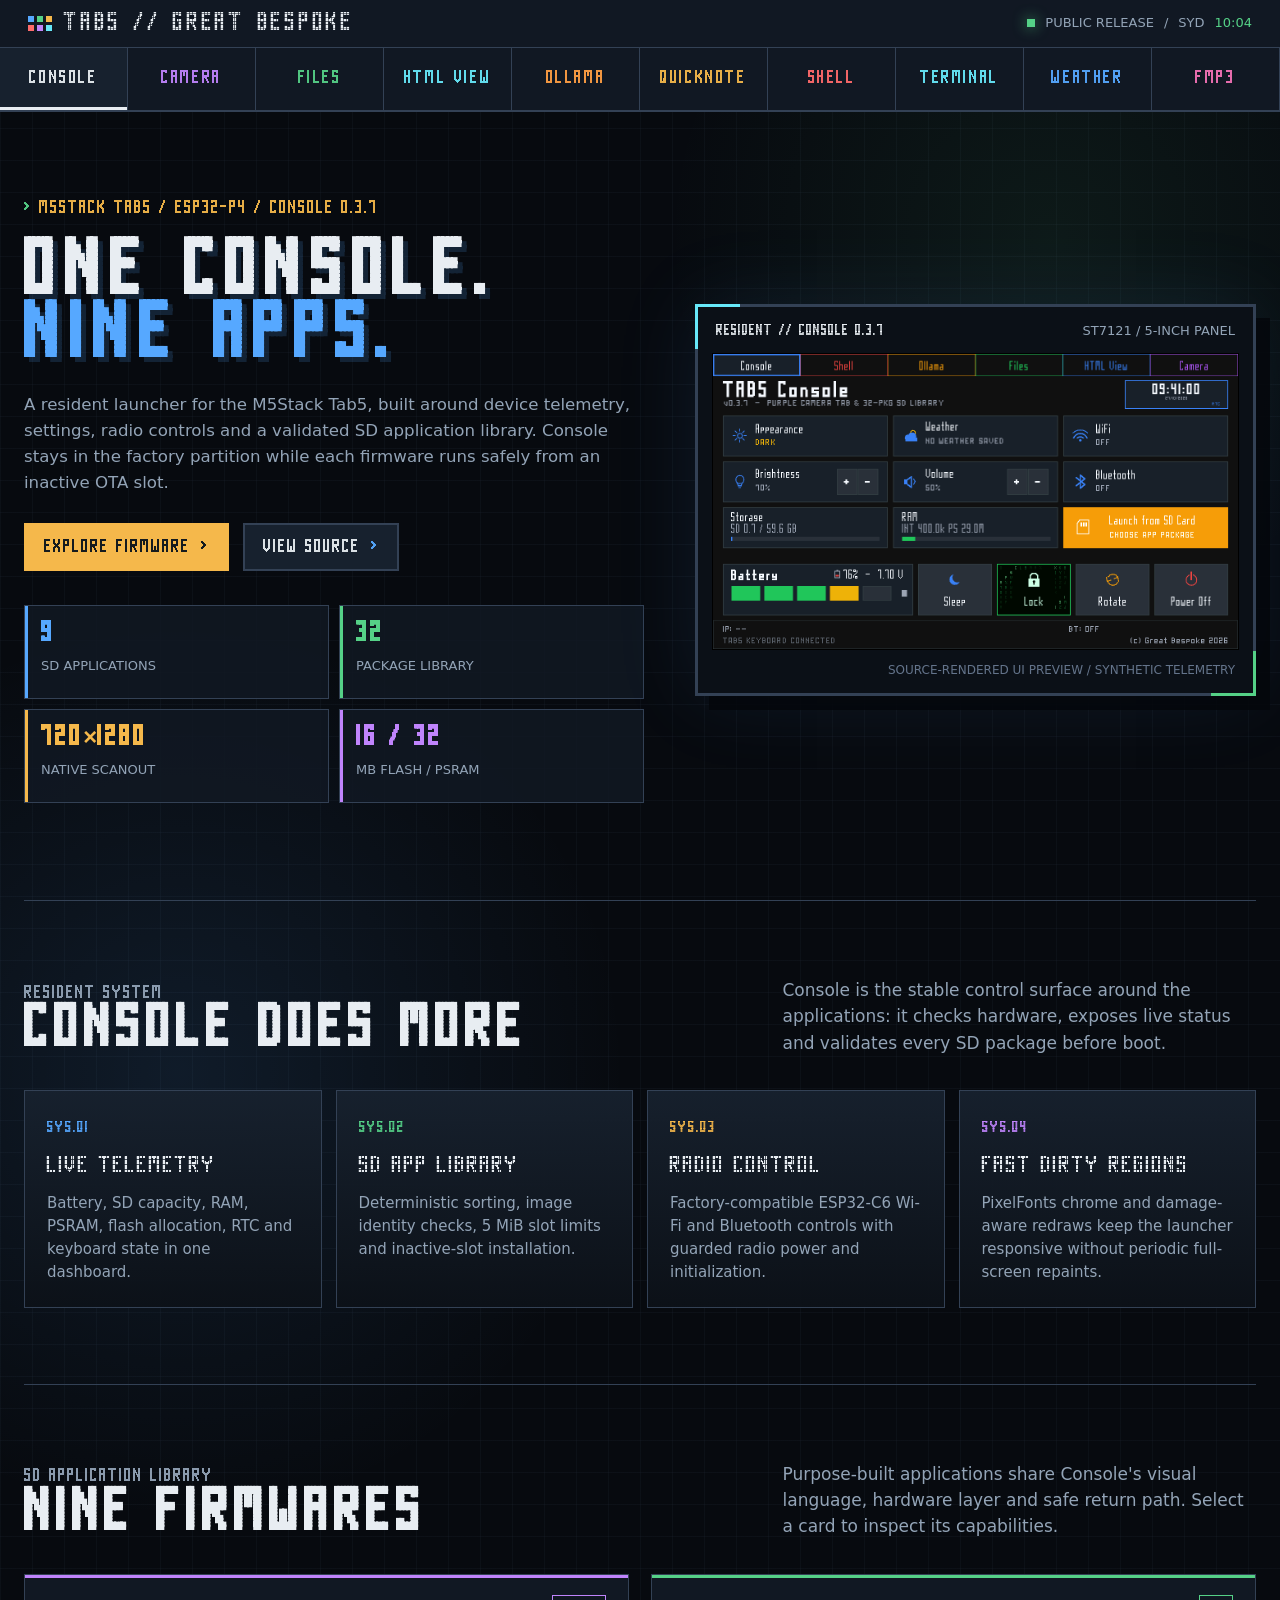
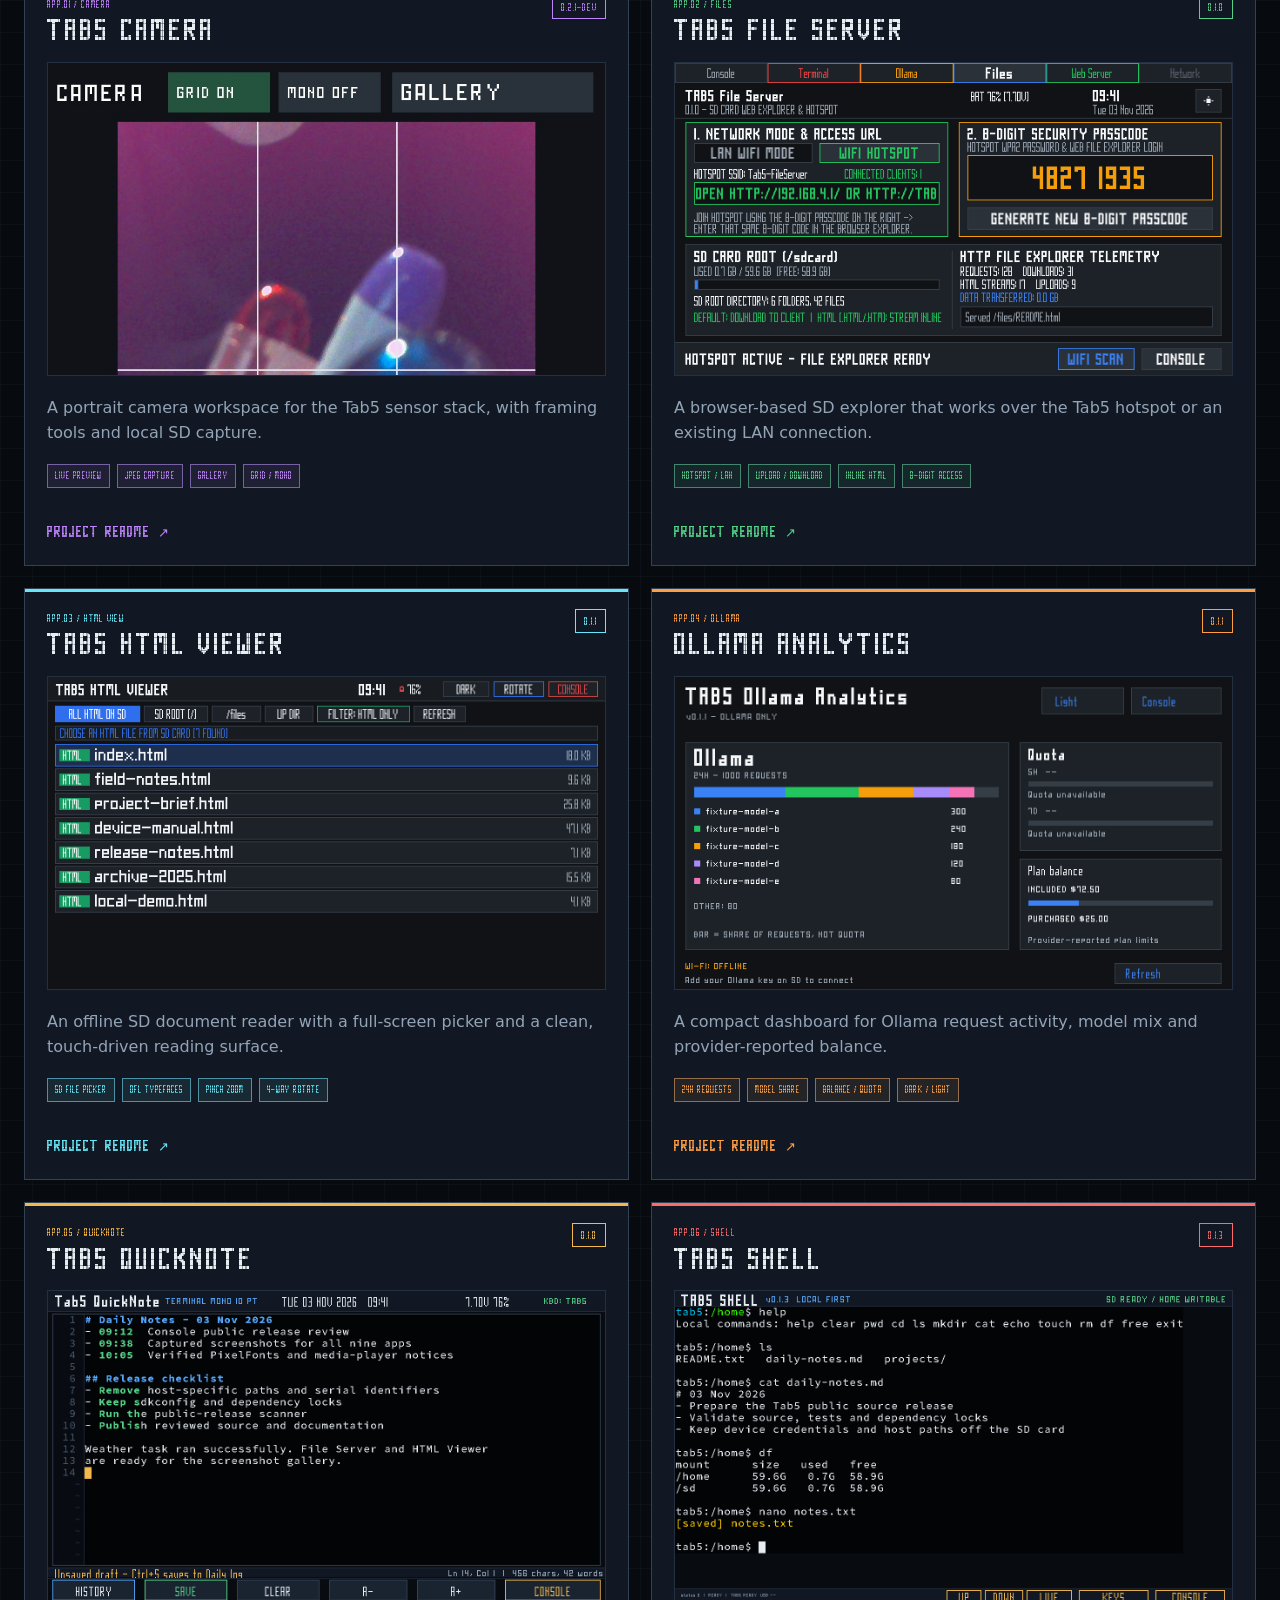
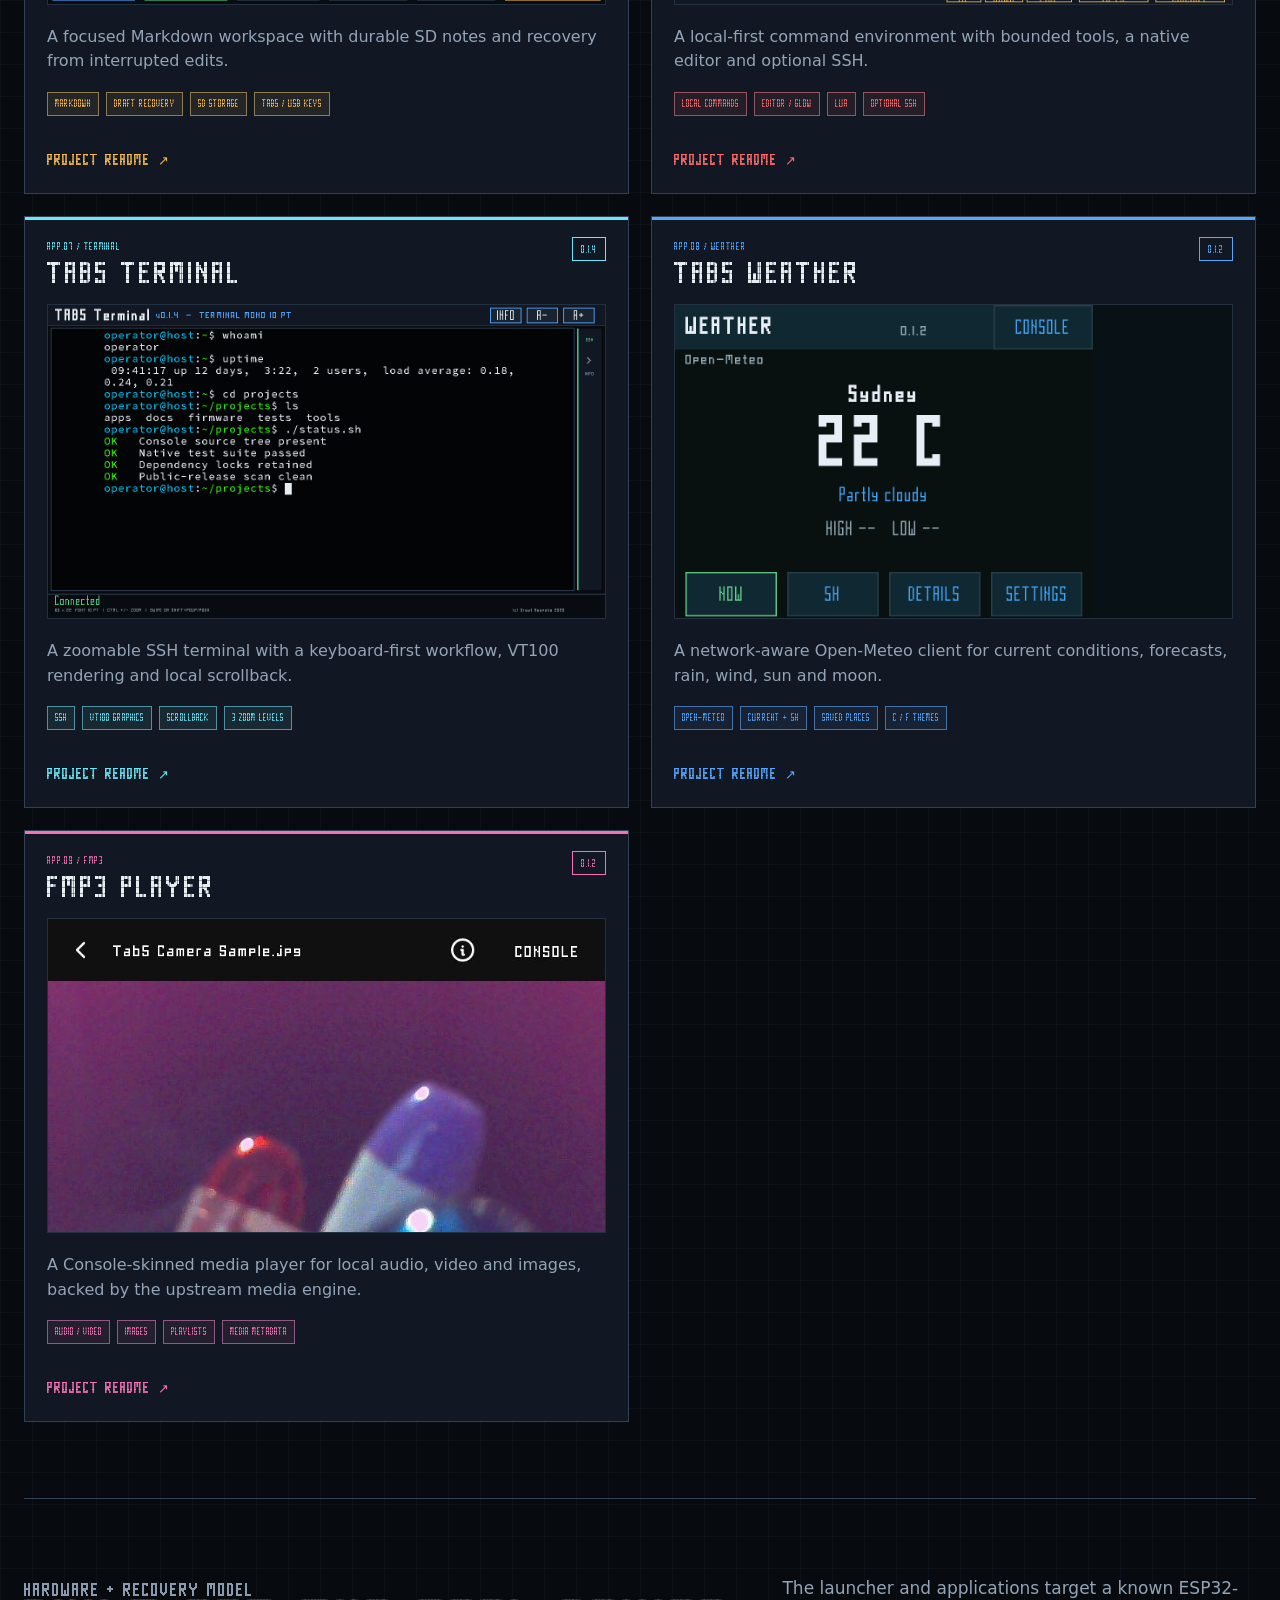
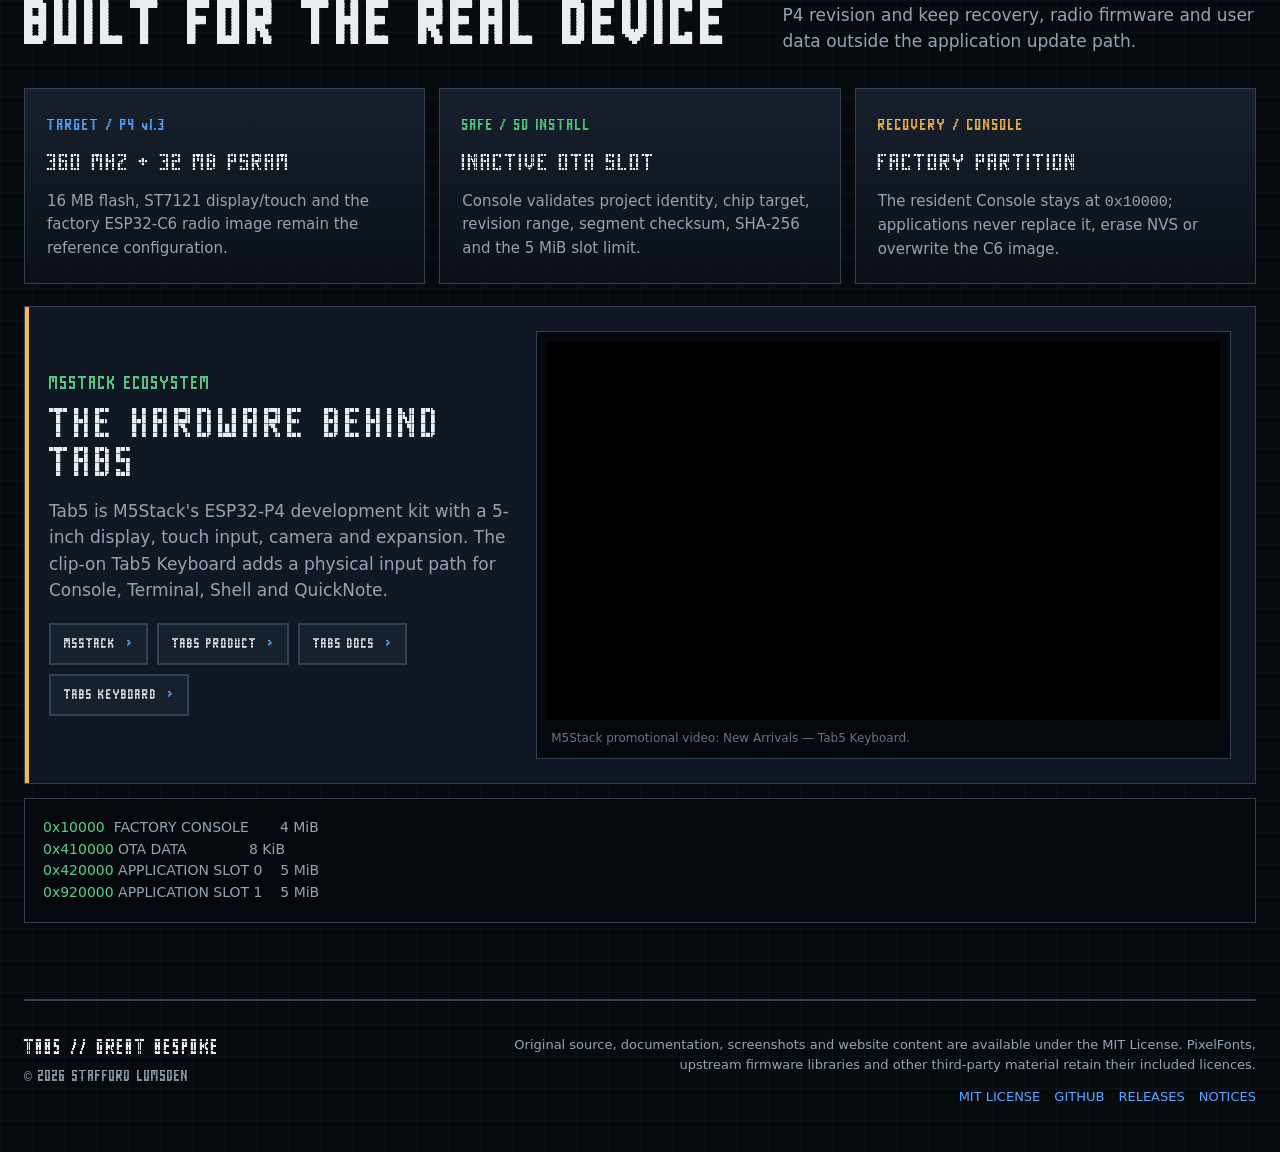
==== docs/index.html @ 48c83592 "Add M5Stack ecosystem links and Tab5 Keyboard video" ====
<!doctype html>
<html lang="en">
<head>
  <meta charset="utf-8">
  <meta name="viewport" content="width=device-width, initial-scale=1">
  <title>Great Bespoke Tab5 Console</title>
  <meta name="description" content="A resident ESP32-P4 Console and nine SD-installable applications for the M5Stack Tab5.">
  <meta name="theme-color" content="#080b10">
  <meta property="og:title" content="Great Bespoke Tab5 Console">
  <meta property="og:description" content="One resident Console. Nine purpose-built firmware applications for M5Stack Tab5.">
  <meta property="og:type" content="website">
  <meta property="og:image" content="https://staffordlumsden.github.io/great-bespoke-tab5/images/screenshots/console.png">
  <link rel="icon" href="favicon.svg" type="image/svg+xml">
  <link rel="stylesheet" href="site.css">
  <script src="site.js" defer></script>
</head>
<body>
  <a class="skip-link" href="#main">SKIP TO CONTENT</a>

  <header class="site-header">
    <div class="topline">
      <a class="brand" href="#console" aria-label="Great Bespoke Tab5 home">
        <span class="brand-mark" aria-hidden="true"><i></i><i></i><i></i><i></i><i></i><i></i></span>
        TAB5 // GREAT BESPOKE
      </a>
      <div class="top-status">
        <span class="status-led" aria-hidden="true"></span>
        PUBLIC RELEASE <span aria-hidden="true">/</span> SYD <span class="device-clock" data-clock>--:--</span>
      </div>
    </div>

    <nav class="console-tabs" aria-label="Application sections">
      <a href="#console" aria-current="location">CONSOLE</a>
      <a href="#camera">CAMERA</a>
      <a href="#file-server">FILES</a>
      <a href="#html-viewer">HTML VIEW</a>
      <a href="#ollama-analytics">OLLAMA</a>
      <a href="#quicknote">QUICKNOTE</a>
      <a href="#shell">SHELL</a>
      <a href="#terminal">TERMINAL</a>
      <a href="#weather">WEATHER</a>
      <a href="#media-player">fMP3</a>
    </nav>
  </header>

  <main id="main">
    <section class="hero" id="console" aria-labelledby="console-title">
      <div class="hero-copy">
        <p class="eyebrow">M5STACK TAB5 / ESP32-P4 / CONSOLE 0.3.7</p>
        <h1 id="console-title">ONE CONSOLE.<br><span>NINE APPS.</span></h1>
        <p class="hero-lead">
          A resident launcher for the M5Stack Tab5, built around device telemetry,
          settings, radio controls and a validated SD application library. Console
          stays in the factory partition while each firmware runs safely from an
          inactive OTA slot.
        </p>
        <div class="hero-actions">
          <a class="button primary" href="#library">EXPLORE FIRMWARE</a>
          <a class="button" href="https://github.com/staffordlumsden/great-bespoke-tab5">VIEW SOURCE</a>
        </div>
        <div class="metrics" aria-label="Tab5 platform summary">
          <div class="metric" style="--accent: var(--blue)"><strong>9</strong><span>SD APPLICATIONS</span></div>
          <div class="metric" style="--accent: var(--green)"><strong>32</strong><span>PACKAGE LIBRARY</span></div>
          <div class="metric" style="--accent: var(--amber)"><strong>720&times;1280</strong><span>NATIVE SCANOUT</span></div>
          <div class="metric" style="--accent: var(--purple)"><strong>16 / 32</strong><span>MB FLASH / PSRAM</span></div>
        </div>
      </div>

      <div class="console-device">
        <div class="device-bar">
          <strong>RESIDENT // CONSOLE 0.3.7</strong>
          <span>ST7121 / 5-INCH PANEL</span>
        </div>
        <img src="images/screenshots/console.png" width="1280" height="720" alt="TAB5 Console dashboard showing storage, memory, battery, radio status and application shortcuts">
        <p class="capture-note">SOURCE-RENDERED UI PREVIEW / SYNTHETIC TELEMETRY</p>
      </div>
    </section>

    <section class="section" aria-labelledby="console-features-title">
      <div class="section-head">
        <div>
          <p class="section-kicker">RESIDENT SYSTEM</p>
          <h2 id="console-features-title">CONSOLE DOES MORE</h2>
        </div>
        <p>
          Console is the stable control surface around the applications: it checks
          hardware, exposes live status and validates every SD package before boot.
        </p>
      </div>
      <div class="console-features">
        <article class="feature" style="--accent: var(--blue)">
          <span class="feature-code">SYS.01</span>
          <h3>LIVE TELEMETRY</h3>
          <p>Battery, SD capacity, RAM, PSRAM, flash allocation, RTC and keyboard state in one dashboard.</p>
        </article>
        <article class="feature" style="--accent: var(--green)">
          <span class="feature-code">SYS.02</span>
          <h3>SD APP LIBRARY</h3>
          <p>Deterministic sorting, image identity checks, 5 MiB slot limits and inactive-slot installation.</p>
        </article>
        <article class="feature" style="--accent: var(--amber)">
          <span class="feature-code">SYS.03</span>
          <h3>RADIO CONTROL</h3>
          <p>Factory-compatible ESP32-C6 Wi-Fi and Bluetooth controls with guarded radio power and initialization.</p>
        </article>
        <article class="feature" style="--accent: var(--purple)">
          <span class="feature-code">SYS.04</span>
          <h3>FAST DIRTY REGIONS</h3>
          <p>PixelFonts chrome and damage-aware redraws keep the launcher responsive without periodic full-screen repaints.</p>
        </article>
      </div>
    </section>

    <section class="section" id="library" aria-labelledby="library-title">
      <div class="section-head">
        <div>
          <p class="section-kicker">SD APPLICATION LIBRARY</p>
          <h2 id="library-title">NINE FIRMWARES</h2>
        </div>
        <p>
          Purpose-built applications share Console's visual language, hardware
          layer and safe return path. Select a card to inspect its capabilities.
        </p>
      </div>

      <div class="app-grid">
        <article class="app-card" id="camera" style="--accent: var(--purple)">
          <div class="app-card-head">
            <div><p class="app-index">APP.01 / CAMERA</p><h3>TAB5 CAMERA</h3></div>
            <span class="version">0.2.1-DEV</span>
          </div>
          <figure class="app-shot"><img src="images/screenshots/camera.jpg" width="720" height="1280" loading="lazy" alt="Tab5 Camera portrait preview with a composition grid"></figure>
          <div class="app-body">
            <p>A portrait camera workspace for the Tab5 sensor stack, with framing tools and local SD capture.</p>
            <ul class="chips"><li>LIVE PREVIEW</li><li>JPEG CAPTURE</li><li>GALLERY</li><li>GRID / MONO</li></ul>
            <a class="project-link" href="https://github.com/staffordlumsden/great-bespoke-tab5/tree/main/projects/tab5-camera">PROJECT README</a>
          </div>
        </article>

        <article class="app-card" id="file-server" style="--accent: var(--green)">
          <div class="app-card-head">
            <div><p class="app-index">APP.02 / FILES</p><h3>TAB5 FILE SERVER</h3></div>
            <span class="version">0.1.0</span>
          </div>
          <figure class="app-shot"><img src="images/screenshots/file-server.png" width="1280" height="720" loading="lazy" alt="Tab5 File Server showing hotspot status, access code and SD telemetry"></figure>
          <div class="app-body">
            <p>A browser-based SD explorer that works over the Tab5 hotspot or an existing LAN connection.</p>
            <ul class="chips"><li>HOTSPOT / LAN</li><li>UPLOAD / DOWNLOAD</li><li>INLINE HTML</li><li>8-DIGIT ACCESS</li></ul>
            <a class="project-link" href="https://github.com/staffordlumsden/great-bespoke-tab5/tree/main/projects/tab5-fileserver">PROJECT README</a>
          </div>
        </article>

        <article class="app-card" id="html-viewer" style="--accent: var(--cyan)">
          <div class="app-card-head">
            <div><p class="app-index">APP.03 / HTML VIEW</p><h3>TAB5 HTML VIEWER</h3></div>
            <span class="version">0.1.1</span>
          </div>
          <figure class="app-shot"><img src="images/screenshots/html-viewer.png" width="1280" height="720" loading="lazy" alt="Tab5 HTML Viewer file picker listing HTML files on the SD card"></figure>
          <div class="app-body">
            <p>An offline SD document reader with a full-screen picker and a clean, touch-driven reading surface.</p>
            <ul class="chips"><li>SD FILE PICKER</li><li>OFL TYPEFACES</li><li>PINCH ZOOM</li><li>4-WAY ROTATE</li></ul>
            <a class="project-link" href="https://github.com/staffordlumsden/great-bespoke-tab5/tree/main/projects/tab5-htmlviewer">PROJECT README</a>
          </div>
        </article>

        <article class="app-card" id="ollama-analytics" style="--accent: var(--orange)">
          <div class="app-card-head">
            <div><p class="app-index">APP.04 / OLLAMA</p><h3>OLLAMA ANALYTICS</h3></div>
            <span class="version">0.1.1</span>
          </div>
          <figure class="app-shot"><img src="images/screenshots/ollama-analytics.png" width="1280" height="720" loading="lazy" alt="Ollama Analytics dashboard with model request shares, quota and plan balance"></figure>
          <div class="app-body">
            <p>A compact dashboard for Ollama request activity, model mix and provider-reported balance.</p>
            <ul class="chips"><li>24H REQUESTS</li><li>MODEL SHARE</li><li>BALANCE / QUOTA</li><li>DARK / LIGHT</li></ul>
            <a class="project-link" href="https://github.com/staffordlumsden/great-bespoke-tab5/tree/main/projects/tab5-ollama-analytics">PROJECT README</a>
          </div>
        </article>

        <article class="app-card" id="quicknote" style="--accent: var(--amber)">
          <div class="app-card-head">
            <div><p class="app-index">APP.05 / QUICKNOTE</p><h3>TAB5 QUICKNOTE</h3></div>
            <span class="version">0.1.0</span>
          </div>
          <figure class="app-shot"><img src="images/screenshots/quicknote.png" width="1280" height="720" loading="lazy" alt="QuickNote Markdown editor with line numbers, syntax colour and Console toolbar"></figure>
          <div class="app-body">
            <p>A focused Markdown workspace with durable SD notes and recovery from interrupted edits.</p>
            <ul class="chips"><li>MARKDOWN</li><li>DRAFT RECOVERY</li><li>SD STORAGE</li><li>TAB5 / USB KEYS</li></ul>
            <a class="project-link" href="https://github.com/staffordlumsden/great-bespoke-tab5/tree/main/projects/tab5-quicknote">PROJECT README</a>
          </div>
        </article>

        <article class="app-card" id="shell" style="--accent: var(--red)">
          <div class="app-card-head">
            <div><p class="app-index">APP.06 / SHELL</p><h3>TAB5 SHELL</h3></div>
            <span class="version">0.1.3</span>
          </div>
          <figure class="app-shot"><img src="images/screenshots/shell.png" width="1280" height="720" loading="lazy" alt="Tab5 Shell local command session with filesystem commands and status controls"></figure>
          <div class="app-body">
            <p>A local-first command environment with bounded tools, a native editor and optional SSH.</p>
            <ul class="chips"><li>LOCAL COMMANDS</li><li>EDITOR / GLOW</li><li>LUA</li><li>OPTIONAL SSH</li></ul>
            <a class="project-link" href="https://github.com/staffordlumsden/great-bespoke-tab5/tree/main/projects/tab5-shell">PROJECT README</a>
          </div>
        </article>

        <article class="app-card" id="terminal" style="--accent: var(--cyan)">
          <div class="app-card-head">
            <div><p class="app-index">APP.07 / TERMINAL</p><h3>TAB5 TERMINAL</h3></div>
            <span class="version">0.1.4</span>
          </div>
          <figure class="app-shot"><img src="images/screenshots/terminal.png" width="1280" height="720" loading="lazy" alt="Tab5 Terminal connected SSH session with a collapsed connection rail"></figure>
          <div class="app-body">
            <p>A zoomable SSH terminal with a keyboard-first workflow, VT100 rendering and local scrollback.</p>
            <ul class="chips"><li>SSH</li><li>VT100 GRAPHICS</li><li>SCROLLBACK</li><li>3 ZOOM LEVELS</li></ul>
            <a class="project-link" href="https://github.com/staffordlumsden/great-bespoke-tab5/tree/main/projects/tab5-terminal">PROJECT README</a>
          </div>
        </article>

        <article class="app-card" id="weather" style="--accent: var(--blue)">
          <div class="app-card-head">
            <div><p class="app-index">APP.08 / WEATHER</p><h3>TAB5 WEATHER</h3></div>
            <span class="version">0.1.2</span>
          </div>
          <figure class="app-shot"><img src="images/screenshots/weather.png" width="1280" height="720" loading="lazy" alt="Tab5 Weather current conditions page showing Sydney and a five-hour forecast"></figure>
          <div class="app-body">
            <p>A network-aware Open-Meteo client for current conditions, forecasts, rain, wind, sun and moon.</p>
            <ul class="chips"><li>OPEN-METEO</li><li>CURRENT + 5H</li><li>SAVED PLACES</li><li>C / F THEMES</li></ul>
            <a class="project-link" href="https://github.com/staffordlumsden/great-bespoke-tab5/tree/main/projects/tab5-weather">PROJECT README</a>
          </div>
        </article>

        <article class="app-card" id="media-player" style="--accent: var(--magenta)">
          <div class="app-card-head">
            <div><p class="app-index">APP.09 / fMP3</p><h3>fMP3 PLAYER</h3></div>
            <span class="version">0.1.2</span>
          </div>
          <figure class="app-shot"><img src="images/screenshots/media-player.jpg" width="720" height="1280" loading="lazy" alt="fMP3 Player showing a photograph with navigation and playback controls"></figure>
          <div class="app-body">
            <p>A Console-skinned media player for local audio, video and images, backed by the upstream media engine.</p>
            <ul class="chips"><li>AUDIO / VIDEO</li><li>IMAGES</li><li>PLAYLISTS</li><li>MEDIA METADATA</li></ul>
            <a class="project-link" href="https://github.com/staffordlumsden/Tab5-Media-Player">PROJECT README</a>
          </div>
        </article>
      </div>
    </section>

    <section class="section" id="hardware" aria-labelledby="hardware-title">
      <div class="section-head">
        <div>
          <p class="section-kicker">HARDWARE + RECOVERY MODEL</p>
          <h2 id="hardware-title">BUILT FOR THE REAL DEVICE</h2>
        </div>
        <p>
          The launcher and applications target a known ESP32-P4 revision and keep
          recovery, radio firmware and user data outside the application update path.
        </p>
      </div>
      <div class="hardware-grid">
        <article class="hardware-card" style="--accent: var(--blue)">
          <strong>TARGET / P4 v1.3</strong>
          <h3>360 MHZ + 32 MB PSRAM</h3>
          <p>16 MB flash, ST7121 display/touch and the factory ESP32-C6 radio image remain the reference configuration.</p>
        </article>
        <article class="hardware-card" style="--accent: var(--green)">
          <strong>SAFE / SD INSTALL</strong>
          <h3>INACTIVE OTA SLOT</h3>
          <p>Console validates project identity, chip target, revision range, segment checksum, SHA-256 and the 5 MiB slot limit.</p>
        </article>
        <article class="hardware-card" style="--accent: var(--amber)">
          <strong>RECOVERY / CONSOLE</strong>
          <h3>FACTORY PARTITION</h3>
          <p>The resident Console stays at <code>0x10000</code>; applications never replace it, erase NVS or overwrite the C6 image.</p>
        </article>
      </div>
      <div class="m5stack-panel">
        <div class="m5stack-copy">
          <p class="section-kicker">M5STACK ECOSYSTEM</p>
          <h3>THE HARDWARE BEHIND TAB5</h3>
          <p>
            Tab5 is M5Stack's ESP32-P4 development kit with a 5-inch display,
            touch input, camera and expansion. The clip-on Tab5 Keyboard adds a
            physical input path for Console, Terminal, Shell and QuickNote.
          </p>
          <div class="m5stack-links">
            <a class="button" href="https://m5stack.com/" target="_blank" rel="noopener">M5STACK</a>
            <a class="button" href="https://shop.m5stack.com/products/m5stack-tab5-iot-development-kit-esp32-p4" target="_blank" rel="noopener">TAB5 PRODUCT</a>
            <a class="button" href="https://docs.m5stack.com/en/core/Tab5" target="_blank" rel="noopener">TAB5 DOCS</a>
            <a class="button" href="https://shop.m5stack.com/products/keyboard-for-tab5" target="_blank" rel="noopener">TAB5 KEYBOARD</a>
          </div>
        </div>
        <figure class="m5stack-video">
          <div class="video-frame">
            <iframe width="932" height="524" src="https://www.youtube.com/embed/8kGMGyOYhY8" title="New Arrivals: Tab5 Keyboard" frameborder="0" allow="accelerometer; autoplay; clipboard-write; encrypted-media; gyroscope; picture-in-picture; web-share" referrerpolicy="strict-origin-when-cross-origin" allowfullscreen loading="lazy"></iframe>
          </div>
          <figcaption>M5Stack promotional video: New Arrivals — Tab5 Keyboard.</figcaption>
        </figure>
      </div>
      <div class="partition-map" aria-label="Tab5 partition layout"><b>0x10000</b>  FACTORY CONSOLE       4 MiB
<b>0x410000</b> OTA DATA              8 KiB
<b>0x420000</b> APPLICATION SLOT 0    5 MiB
<b>0x920000</b> APPLICATION SLOT 1    5 MiB</div>
    </section>
  </main>

  <footer>
    <div class="footer-main">
      <div class="footer-brand">TAB5 // GREAT BESPOKE<br><span class="footer-copy">© 2026 Stafford Lumsden</span></div>
      <div class="footer-copy">
        Original source, documentation, screenshots and website content are available under the MIT License.
        PixelFonts, upstream firmware libraries and other third-party material retain their included licences.
        <div class="footer-links">
          <a href="license.html">MIT LICENSE</a>
          <a href="https://github.com/staffordlumsden/great-bespoke-tab5">GITHUB</a>
          <a href="https://github.com/staffordlumsden/great-bespoke-tab5/releases">RELEASES</a>
          <a href="https://github.com/staffordlumsden/great-bespoke-tab5/blob/main/NOTICE.md">NOTICES</a>
        </div>
      </div>
    </div>
  </footer>
</body>
</html>
---- docs/site.css ----
@font-face {
  font-family: "Pixel";
  src: url("fonts/webfonts/pixel-thin.woff2") format("woff2");
  font-display: swap;
}

@font-face {
  font-family: "PixelTitle";
  src: url("fonts/webfonts/pixel-semibold.woff2") format("woff2");
  font-display: swap;
}

:root {
  --bg: #070a0f;
  --bg-soft: #0c1118;
  --panel: #111823;
  --panel-raised: #17212e;
  --line: #334155;
  --line-soft: #223040;
  --text: #e8edf2;
  --muted: #93a4b7;
  --dim: #64748b;
  --blue: #56a8ff;
  --green: #55d187;
  --amber: #f5b84b;
  --red: #ff6b6b;
  --cyan: #67e8f9;
  --purple: #c084fc;
  --orange: #ff9f43;
  --magenta: #f472b6;
  --shadow: #020406;
}

* {
  box-sizing: border-box;
}

html {
  scroll-behavior: smooth;
  scroll-padding-top: 126px;
  background: var(--bg);
}

body {
  margin: 0;
  color: var(--text);
  background:
    radial-gradient(circle at 14% 18%, rgba(86, 168, 255, 0.11), transparent 28rem),
    radial-gradient(circle at 82% 4%, rgba(85, 209, 135, 0.08), transparent 24rem),
    linear-gradient(rgba(51, 65, 85, 0.12) 1px, transparent 1px),
    linear-gradient(90deg, rgba(51, 65, 85, 0.12) 1px, transparent 1px),
    var(--bg);
  background-size: auto, auto, 32px 32px, 32px 32px, auto;
  font-family: system-ui, -apple-system, BlinkMacSystemFont, "Segoe UI", sans-serif;
  font-size: 17px;
  line-height: 1.55;
  letter-spacing: 0;
}

::selection {
  color: #07111c;
  background: var(--cyan);
}

a {
  color: inherit;
}

img {
  max-width: 100%;
  display: block;
}

.skip-link {
  position: fixed;
  top: -100px;
  left: 16px;
  z-index: 100;
  padding: 10px 14px;
  color: var(--bg);
  background: var(--amber);
  border: 2px solid var(--text);
}

.skip-link:focus {
  top: 12px;
}

.site-header {
  position: sticky;
  top: 0;
  z-index: 20;
  background: rgba(8, 11, 16, 0.96);
  border-bottom: 2px solid var(--line);
  backdrop-filter: blur(12px);
}

.topline {
  display: flex;
  align-items: center;
  justify-content: space-between;
  gap: 24px;
  min-height: 48px;
  padding: 0 28px;
  background: var(--panel);
  border-bottom: 1px solid var(--line);
}

.brand {
  display: flex;
  align-items: center;
  gap: 12px;
  color: var(--text);
  font-family: "PixelTitle", monospace;
  font-size: 22px;
  letter-spacing: 0.08em;
  text-decoration: none;
  white-space: nowrap;
}

.brand-mark {
  display: inline-grid;
  grid-template-columns: repeat(3, 6px);
  gap: 3px;
}

.brand-mark i {
  width: 6px;
  height: 6px;
  background: var(--blue);
}

.brand-mark i:nth-child(2) { background: var(--green); }
.brand-mark i:nth-child(3) { background: var(--amber); }
.brand-mark i:nth-child(4) { background: var(--red); }
.brand-mark i:nth-child(5) { background: var(--purple); }
.brand-mark i:nth-child(6) { background: var(--cyan); }

.top-status {
  display: flex;
  align-items: center;
  gap: 10px;
  color: var(--muted);
  font-size: 13px;
  text-transform: uppercase;
  white-space: nowrap;
}

.status-led {
  width: 8px;
  height: 8px;
  background: var(--green);
  box-shadow: 0 0 14px rgba(85, 209, 135, 0.8);
}

.console-tabs {
  display: flex;
  min-height: 62px;
  overflow-x: auto;
  scrollbar-width: thin;
  scrollbar-color: var(--line) var(--bg);
}

.console-tabs a {
  display: grid;
  place-items: center;
  flex: 1 0 auto;
  min-width: 128px;
  padding: 0 18px;
  color: var(--muted);
  background: var(--panel);
  border-right: 1px solid var(--line);
  font-family: "PixelTitle", monospace;
  font-size: 15px;
  letter-spacing: 0.04em;
  text-decoration: none;
  text-transform: uppercase;
}

.console-tabs a:first-child {
  color: var(--blue);
  box-shadow: inset 0 -3px var(--blue);
}

.console-tabs a:nth-child(2) { color: var(--purple); }
.console-tabs a:nth-child(3) { color: var(--green); }
.console-tabs a:nth-child(4) { color: var(--cyan); }
.console-tabs a:nth-child(5) { color: var(--orange); }
.console-tabs a:nth-child(6) { color: var(--amber); }
.console-tabs a:nth-child(7) { color: var(--red); }
.console-tabs a:nth-child(8) { color: var(--cyan); }
.console-tabs a:nth-child(9) { color: var(--blue); }
.console-tabs a:nth-child(10) { color: var(--magenta); }

.console-tabs a:hover,
.console-tabs a:focus-visible,
.console-tabs a.active {
  color: var(--text);
  background: var(--panel-raised);
  box-shadow: inset 0 -3px currentColor;
  outline: none;
}

main {
  width: min(1480px, calc(100% - 48px));
  margin: 0 auto;
}

.hero {
  display: grid;
  grid-template-columns: minmax(0, 1.05fr) minmax(0, 0.95fr);
  gap: clamp(26px, 4vw, 64px);
  align-items: center;
  min-height: calc(100vh - 112px);
  padding: 52px 0 64px;
}

.eyebrow {
  margin: 0 0 22px;
  color: var(--amber);
  font-family: "PixelTitle", monospace;
  font-size: 15px;
  text-transform: uppercase;
}

.eyebrow::before {
  content: "> ";
  color: var(--green);
}

h1,
h2,
h3,
p {
  margin-top: 0;
}

h1 {
  margin-bottom: 24px;
  font-family: "PixelTitle", monospace;
  font-size: clamp(42px, 5.3vw, 76px);
  line-height: 0.93;
  letter-spacing: 0.04em;
  text-transform: uppercase;
  text-shadow: 5px 5px 0 rgba(86, 168, 255, 0.16);
}

h1 span {
  color: var(--blue);
}

.hero-lead {
  max-width: 680px;
  margin-bottom: 28px;
  color: var(--muted);
  font-size: clamp(16px, 1.3vw, 20px);
}

.hero-actions {
  display: flex;
  flex-wrap: wrap;
  gap: 14px;
  margin-bottom: 34px;
}

.button {
  display: inline-flex;
  align-items: center;
  gap: 11px;
  min-height: 48px;
  padding: 0 18px;
  color: var(--text);
  background: var(--panel-raised);
  border: 2px solid var(--line);
  font-family: "PixelTitle", monospace;
  font-size: 15px;
  text-decoration: none;
  text-transform: uppercase;
}

.button::after {
  content: ">";
  color: var(--blue);
}

.button.primary {
  color: #07111c;
  background: var(--amber);
  border-color: var(--amber);
}

.button.primary::after {
  color: #07111c;
}

.button:hover,
.button:focus-visible {
  border-color: var(--cyan);
  transform: translateY(-2px);
  outline: none;
}

.metrics {
  display: grid;
  grid-template-columns: repeat(2, minmax(0, 1fr));
  gap: 10px;
}

.metric {
  min-height: 94px;
  padding: 16px;
  background: rgba(17, 24, 35, 0.84);
  border: 1px solid var(--line);
  box-shadow: inset 3px 0 var(--accent, var(--blue));
}

.metric strong {
  display: block;
  margin-bottom: 5px;
  color: var(--accent, var(--blue));
  font-family: "PixelTitle", monospace;
  font-size: 24px;
  line-height: 1;
}

.metric span {
  color: var(--muted);
  font-size: 13px;
  text-transform: uppercase;
}

.console-device {
  position: relative;
  padding: 14px;
  background: #0b1017;
  border: 3px solid var(--line);
  box-shadow:
    14px 14px 0 rgba(4, 7, 11, 0.85),
    0 0 80px rgba(86, 168, 255, 0.1);
}

.console-device::before,
.console-device::after {
  content: "";
  position: absolute;
  width: 42px;
  height: 42px;
  pointer-events: none;
}

.console-device::before {
  top: -3px;
  left: -3px;
  border-top: 3px solid var(--cyan);
  border-left: 3px solid var(--cyan);
}

.console-device::after {
  right: -3px;
  bottom: -3px;
  border-right: 3px solid var(--green);
  border-bottom: 3px solid var(--green);
}

.device-bar {
  display: flex;
  align-items: center;
  justify-content: space-between;
  gap: 20px;
  padding: 0 4px 12px;
  color: var(--muted);
  font-size: 13px;
  text-transform: uppercase;
}

.device-bar strong {
  color: var(--text);
  font-family: "PixelTitle", monospace;
  font-weight: normal;
}

.device-clock {
  color: var(--green);
}

.console-device img {
  width: 100%;
  height: auto;
  border: 1px solid #000;
  background: #000;
}

.capture-note {
  margin: 11px 4px 0;
  color: var(--dim);
  font-size: 12px;
  text-align: right;
  text-transform: uppercase;
}

.section {
  padding: 76px 0;
  border-top: 1px solid var(--line);
}

.section-head {
  display: grid;
  grid-template-columns: minmax(0, 1fr) minmax(280px, 0.65fr);
  gap: 30px;
  align-items: end;
  margin-bottom: 34px;
}

.section-kicker {
  margin-bottom: 10px;
  color: var(--green);
  font-family: "PixelTitle", monospace;
  font-size: 15px;
  text-transform: uppercase;
}

h2 {
  margin-bottom: 0;
  font-family: "PixelTitle", monospace;
  font-size: clamp(32px, 4vw, 54px);
  line-height: 1;
  text-transform: uppercase;
}

.section-head p {
  margin-bottom: 0;
  color: var(--muted);
}

.console-features {
  display: grid;
  grid-template-columns: repeat(4, minmax(0, 1fr));
  gap: 14px;
}

.feature,
.hardware-card {
  padding: 22px;
  background: linear-gradient(180deg, rgba(23, 33, 46, 0.95), rgba(12, 17, 24, 0.95));
  border: 1px solid var(--line);
}

.feature-code {
  color: var(--accent, var(--blue));
  font-family: "PixelTitle", monospace;
  font-size: 14px;
}

.feature h3,
.hardware-card h3 {
  margin: 11px 0 10px;
  color: var(--text);
  font-family: "PixelTitle", monospace;
  font-size: 20px;
  font-weight: normal;
  text-transform: uppercase;
}

.feature p,
.hardware-card p {
  margin-bottom: 0;
  color: var(--muted);
  font-size: 15px;
}

.app-grid {
  display: grid;
  grid-template-columns: repeat(2, minmax(0, 1fr));
  gap: 22px;
}

.app-card {
  position: relative;
  display: flex;
  flex-direction: column;
  overflow: hidden;
  background: var(--panel);
  border: 1px solid var(--line);
  box-shadow: inset 0 3px var(--accent);
}

.app-card-head {
  display: flex;
  align-items: flex-start;
  justify-content: space-between;
  gap: 20px;
  padding: 20px 22px 16px;
}

.app-index {
  margin-bottom: 7px;
  color: var(--accent);
  font-family: "Pixel", monospace;
  font-size: 12px;
  text-transform: uppercase;
}

.app-card h3 {
  margin: 0;
  color: var(--text);
  font-family: "PixelTitle", monospace;
  font-size: clamp(22px, 2vw, 30px);
  font-weight: normal;
  line-height: 1;
  text-transform: uppercase;
}

.version {
  flex: 0 0 auto;
  padding: 5px 8px;
  color: var(--accent);
  border: 1px solid var(--accent);
  font-family: "Pixel", monospace;
  font-size: 12px;
  line-height: 1;
  text-transform: uppercase;
}

.app-shot {
  display: grid;
  place-items: center;
  aspect-ratio: 16 / 9;
  margin: 0 22px;
  overflow: hidden;
  background:
    linear-gradient(rgba(51, 65, 85, 0.12) 1px, transparent 1px),
    linear-gradient(90deg, rgba(51, 65, 85, 0.12) 1px, transparent 1px),
    #05080c;
  background-size: 20px 20px;
  border: 1px solid var(--line-soft);
}

.app-shot img {
  width: 100%;
  height: 100%;
  object-fit: contain;
}

.app-body {
  display: flex;
  flex: 1;
  flex-direction: column;
  padding: 20px 22px 22px;
}

.app-body p {
  margin-bottom: 18px;
  color: var(--muted);
  font-size: 16px;
}

.chips {
  display: flex;
  flex-wrap: wrap;
  gap: 7px;
  margin-top: auto;
  padding: 0;
  list-style: none;
}

.chips li {
  padding: 4px 7px;
  color: var(--accent);
  background: color-mix(in srgb, var(--accent) 8%, transparent);
  border: 1px solid color-mix(in srgb, var(--accent) 48%, var(--line));
  font-family: "Pixel", monospace;
  font-size: 11px;
  line-height: 1.25;
  text-transform: uppercase;
}

.project-link {
  display: inline-flex;
  align-items: center;
  gap: 8px;
  margin-top: 18px;
  color: var(--accent);
  font-family: "PixelTitle", monospace;
  font-size: 13px;
  text-decoration: none;
  text-transform: uppercase;
}

.project-link:after {
  content: "↗";
}

.project-link:hover,
.project-link:focus-visible {
  color: var(--text);
  outline: none;
}

.hardware-grid {
  display: grid;
  grid-template-columns: repeat(3, minmax(0, 1fr));
  gap: 14px;
}

.hardware-card strong {
  color: var(--accent, var(--blue));
  font-family: "PixelTitle", monospace;
  font-size: 14px;
  font-weight: normal;
}

.m5stack-panel {
  display: grid;
  grid-template-columns: minmax(0, 0.8fr) minmax(0, 1.2fr);
  gap: 24px;
  align-items: center;
  margin-top: 22px;
  padding: 24px;
  background: var(--panel);
  border: 1px solid var(--line);
  box-shadow: inset 4px 0 var(--amber);
}

.m5stack-copy h3 {
  margin: 0 0 12px;
  font-family: "PixelTitle", monospace;
  font-size: clamp(24px, 3vw, 36px);
  font-weight: normal;
  line-height: 1.1;
  text-transform: uppercase;
}

.m5stack-copy p:not(.section-kicker) {
  margin-bottom: 20px;
  color: var(--muted);
}

.m5stack-links {
  display: flex;
  flex-wrap: wrap;
  gap: 9px;
}

.m5stack-links .button {
  min-height: 42px;
  padding: 0 13px;
  font-size: 12px;
}

.m5stack-video {
  margin: 0;
  padding: 10px;
  background: #05080c;
  border: 1px solid var(--line);
}

.video-frame {
  position: relative;
  width: 100%;
  aspect-ratio: 16 / 9;
  overflow: hidden;
  background: #000;
}

.video-frame iframe {
  position: absolute;
  inset: 0;
  width: 100%;
  height: 100%;
  border: 0;
}

.m5stack-video figcaption {
  margin: 9px 4px 0;
  color: var(--dim);
  font-size: 12px;
}

.partition-map {
  margin-top: 14px;
  padding: 18px;
  background: #05080c;
  border: 1px solid var(--line);
  color: var(--muted);
  font-size: 14px;
  white-space: pre-wrap;
}

.partition-map b {
  color: var(--green);
  font-weight: normal;
}

footer {
  width: min(1480px, calc(100% - 48px));
  margin: 0 auto;
  padding: 34px 0 46px;
  border-top: 2px solid var(--line);
}

.footer-main {
  display: flex;
  justify-content: space-between;
  gap: 30px;
  align-items: flex-start;
}

.footer-brand {
  color: var(--text);
  font-family: "PixelTitle", monospace;
  font-size: 18px;
  text-transform: uppercase;
}

.footer-copy {
  max-width: 780px;
  color: var(--muted);
  font-size: 13px;
  text-align: right;
}

.footer-copy a {
  color: var(--amber);
}

.footer-links {
  display: flex;
  flex-wrap: wrap;
  justify-content: flex-end;
  gap: 14px;
  margin-top: 12px;
}

.footer-links a {
  color: var(--blue);
  text-decoration: none;
}

.legal {
  width: min(920px, calc(100% - 48px));
  margin: 0 auto;
  padding: 80px 0;
}

.legal h1 {
  font-size: clamp(40px, 6vw, 72px);
}

.license-box {
  padding: 26px;
  color: var(--muted);
  background: var(--panel);
  border: 1px solid var(--line);
  white-space: pre-wrap;
}

@media (max-width: 1080px) {
  .hero {
    min-height: auto;
    gap: 24px;
  }

  .console-device {
    max-width: none;
  }

  .console-features {
    grid-template-columns: repeat(2, minmax(0, 1fr));
  }
}

@media (max-width: 780px) {
  body {
    font-size: 16px;
  }

  .topline {
    align-items: flex-start;
    flex-direction: column;
    gap: 3px;
    padding: 10px 16px;
  }

  .top-status {
    font-size: 11px;
  }

  .console-tabs {
    min-height: 54px;
  }

  .console-tabs a {
    min-width: 110px;
    font-size: 13px;
  }

  main,
  footer {
    width: min(100% - 28px, 1480px);
  }

  .hero {
    grid-template-columns: 1fr;
    padding-top: 42px;
  }

  .console-device {
    max-width: 760px;
  }

  .metrics,
  .console-features,
  .app-grid,
  .hardware-grid,
  .m5stack-panel,
  .section-head {
    grid-template-columns: 1fr;
  }

  .section {
    padding: 52px 0;
  }

  .app-card-head,
  .app-body {
    padding-left: 16px;
    padding-right: 16px;
  }

  .app-shot {
    margin-left: 16px;
    margin-right: 16px;
  }

  .footer-main {
    flex-direction: column;
  }

  .footer-copy,
  .footer-links {
    text-align: left;
    justify-content: flex-start;
  }
}

@media (prefers-reduced-motion: reduce) {
  html {
    scroll-behavior: auto;
  }

  .button {
    transition: none;
  }
}
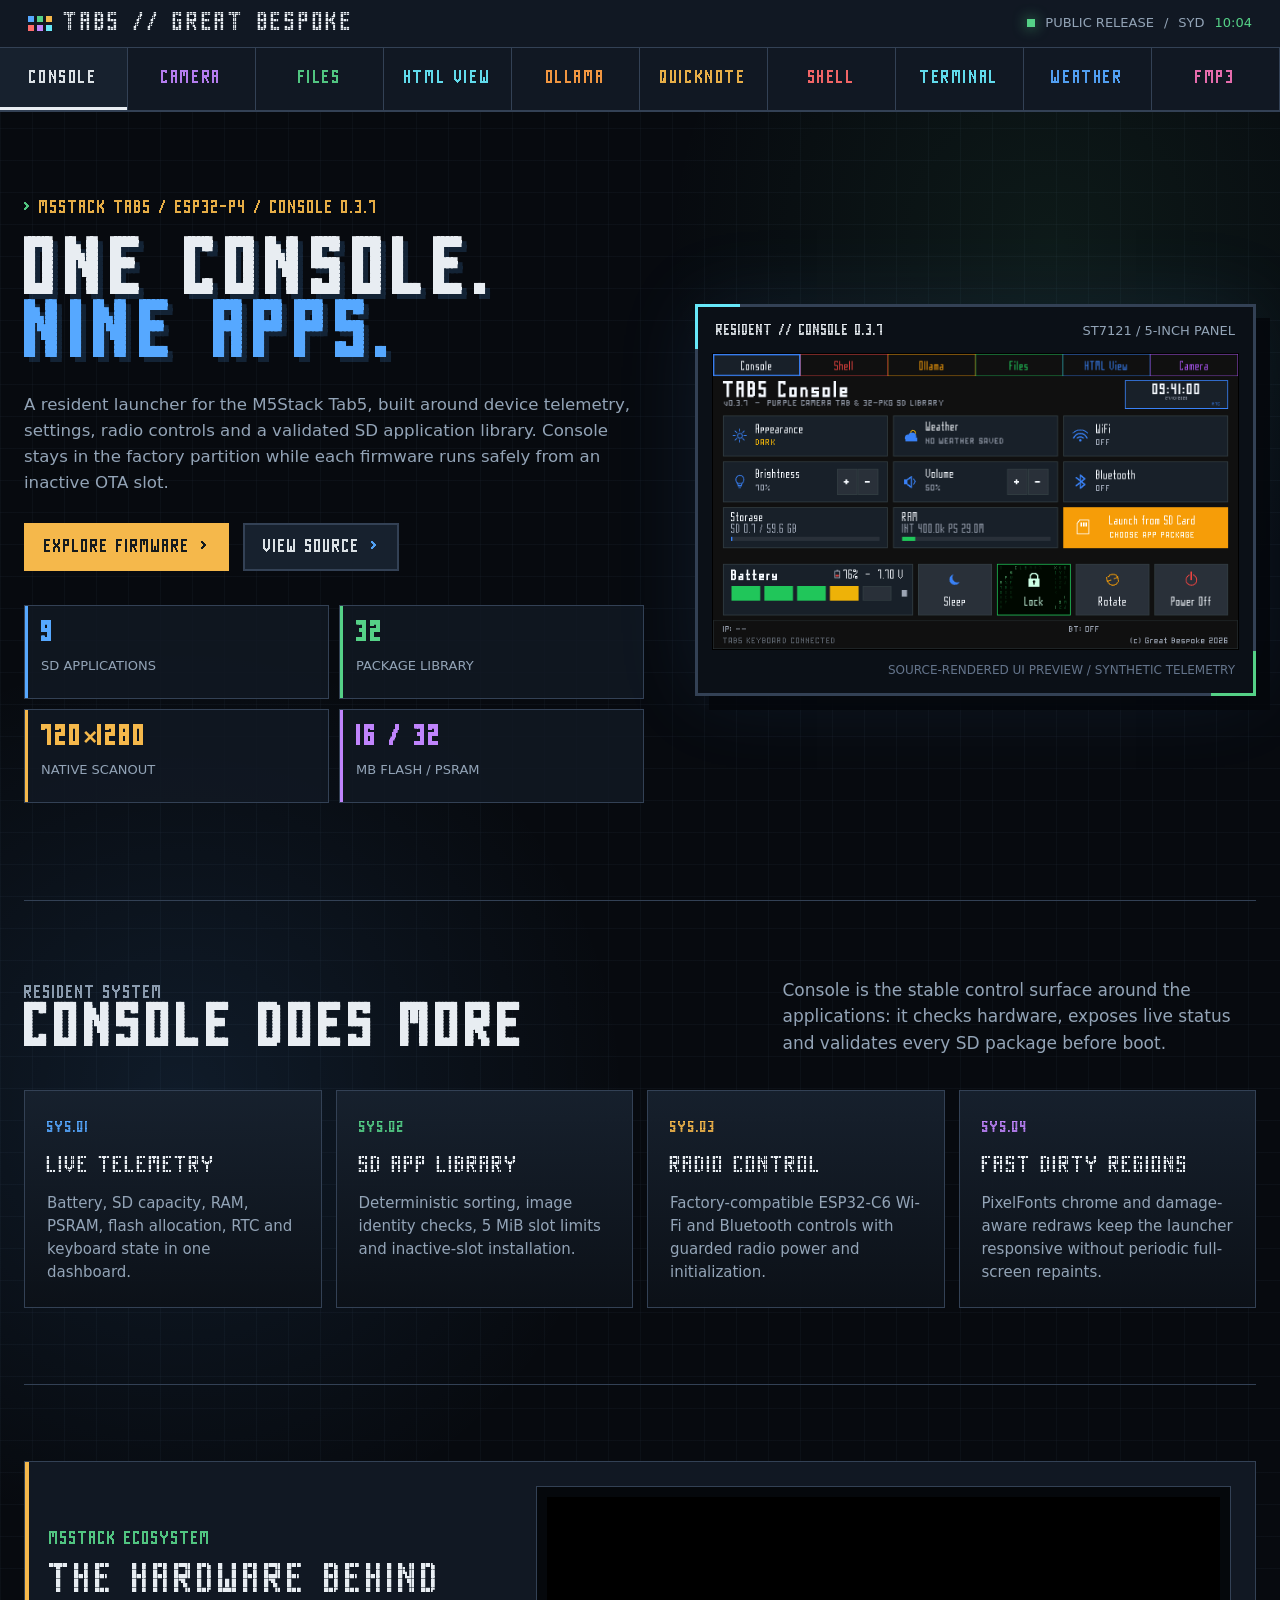
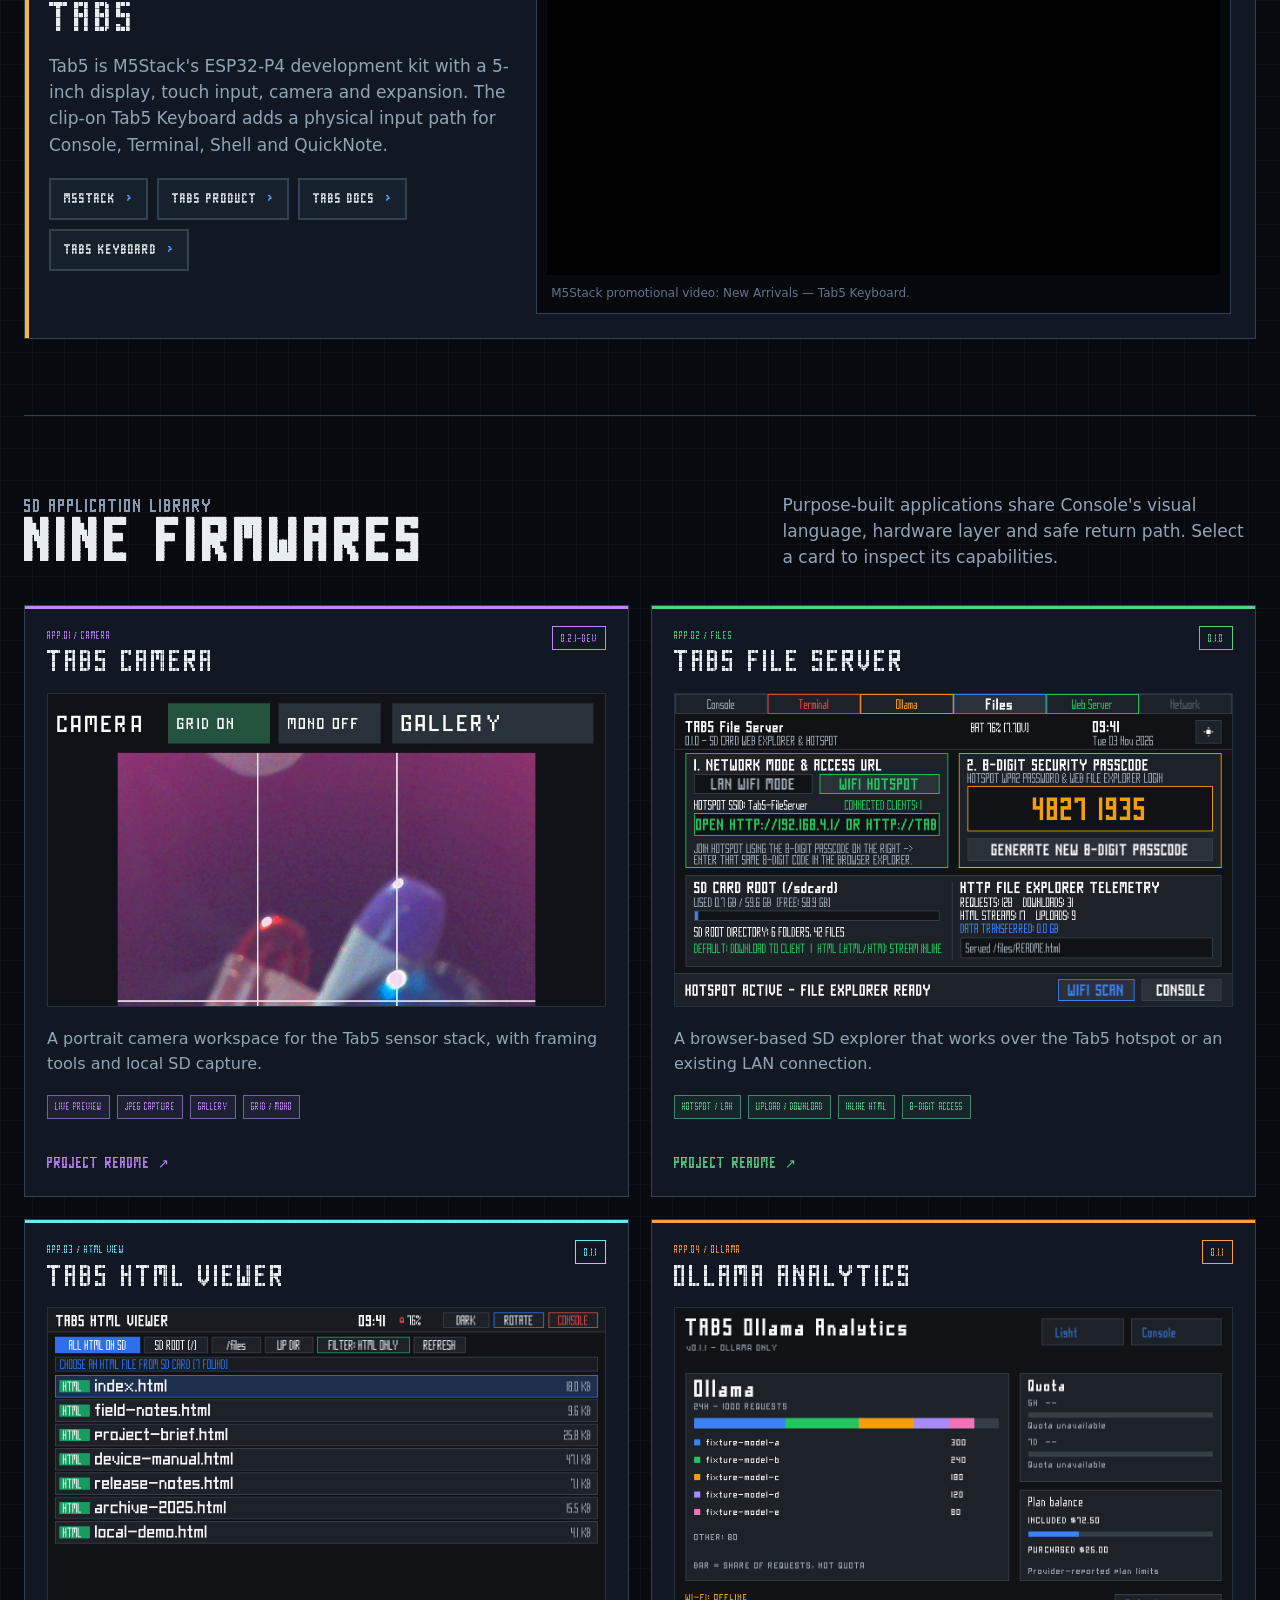
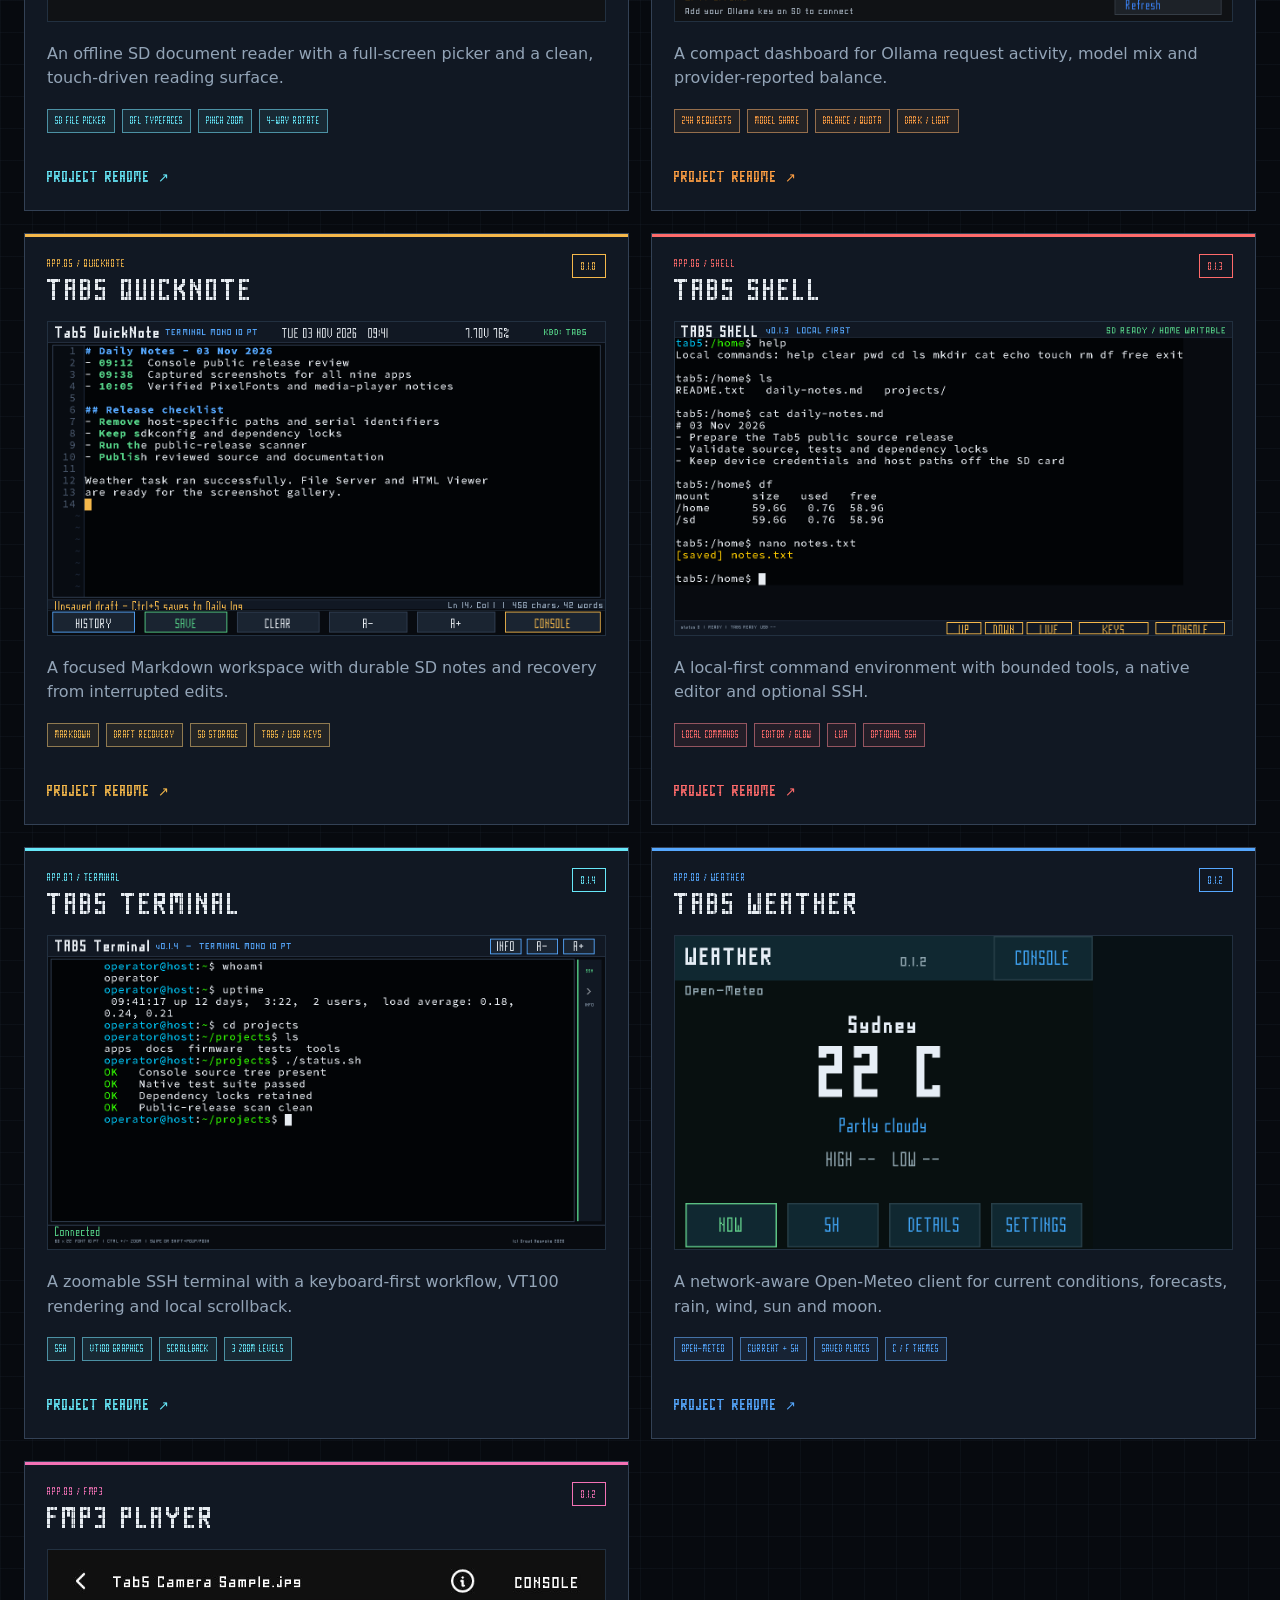
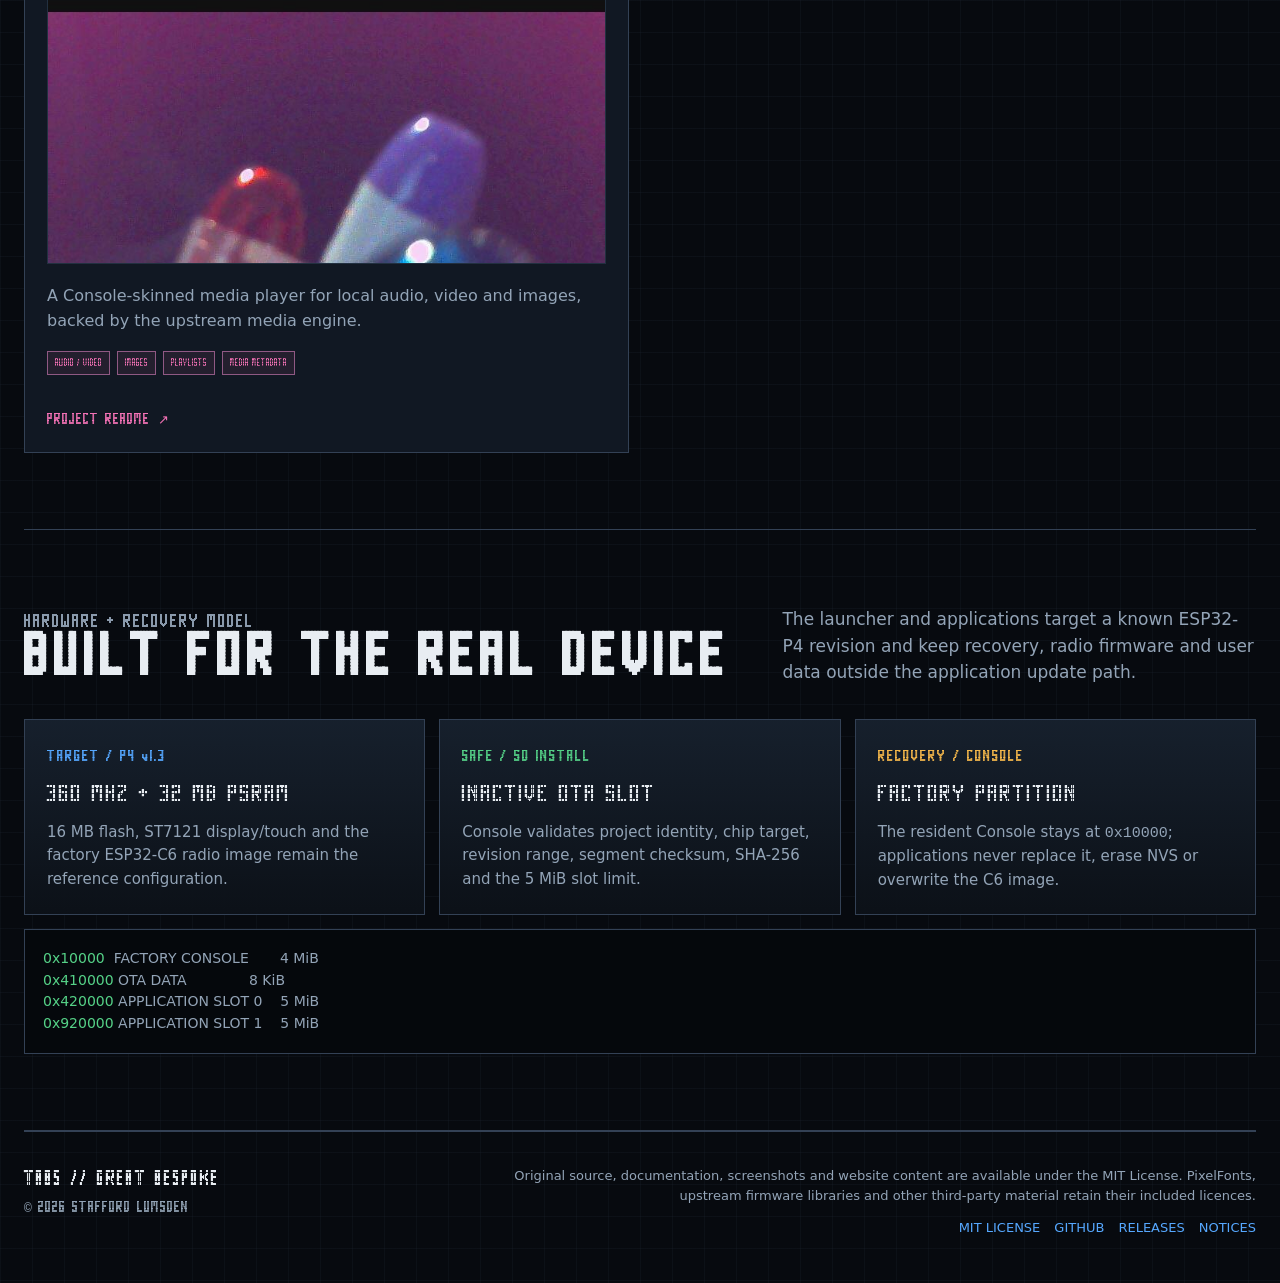
==== commit 9b1daac6: "Move M5Stack media between Console and firmware sections" ====
--- a/docs/index.html
+++ b/docs/index.html
@@ -111,170 +111,11 @@
       </div>
     </section>
 
-    <section class="section" id="library" aria-labelledby="library-title">
-      <div class="section-head">
-        <div>
-          <p class="section-kicker">SD APPLICATION LIBRARY</p>
-          <h2 id="library-title">NINE FIRMWARES</h2>
-        </div>
-        <p>
-          Purpose-built applications share Console's visual language, hardware
-          layer and safe return path. Select a card to inspect its capabilities.
-        </p>
-      </div>
-
-      <div class="app-grid">
-        <article class="app-card" id="camera" style="--accent: var(--purple)">
-          <div class="app-card-head">
-            <div><p class="app-index">APP.01 / CAMERA</p><h3>TAB5 CAMERA</h3></div>
-            <span class="version">0.2.1-DEV</span>
-          </div>
-          <figure class="app-shot"><img src="images/screenshots/camera.jpg" width="720" height="1280" loading="lazy" alt="Tab5 Camera portrait preview with a composition grid"></figure>
-          <div class="app-body">
-            <p>A portrait camera workspace for the Tab5 sensor stack, with framing tools and local SD capture.</p>
-            <ul class="chips"><li>LIVE PREVIEW</li><li>JPEG CAPTURE</li><li>GALLERY</li><li>GRID / MONO</li></ul>
-            <a class="project-link" href="https://github.com/staffordlumsden/great-bespoke-tab5/tree/main/projects/tab5-camera">PROJECT README</a>
-          </div>
-        </article>
-
-        <article class="app-card" id="file-server" style="--accent: var(--green)">
-          <div class="app-card-head">
-            <div><p class="app-index">APP.02 / FILES</p><h3>TAB5 FILE SERVER</h3></div>
-            <span class="version">0.1.0</span>
-          </div>
-          <figure class="app-shot"><img src="images/screenshots/file-server.png" width="1280" height="720" loading="lazy" alt="Tab5 File Server showing hotspot status, access code and SD telemetry"></figure>
-          <div class="app-body">
-            <p>A browser-based SD explorer that works over the Tab5 hotspot or an existing LAN connection.</p>
-            <ul class="chips"><li>HOTSPOT / LAN</li><li>UPLOAD / DOWNLOAD</li><li>INLINE HTML</li><li>8-DIGIT ACCESS</li></ul>
-            <a class="project-link" href="https://github.com/staffordlumsden/great-bespoke-tab5/tree/main/projects/tab5-fileserver">PROJECT README</a>
-          </div>
-        </article>
-
-        <article class="app-card" id="html-viewer" style="--accent: var(--cyan)">
-          <div class="app-card-head">
-            <div><p class="app-index">APP.03 / HTML VIEW</p><h3>TAB5 HTML VIEWER</h3></div>
-            <span class="version">0.1.1</span>
-          </div>
-          <figure class="app-shot"><img src="images/screenshots/html-viewer.png" width="1280" height="720" loading="lazy" alt="Tab5 HTML Viewer file picker listing HTML files on the SD card"></figure>
-          <div class="app-body">
-            <p>An offline SD document reader with a full-screen picker and a clean, touch-driven reading surface.</p>
-            <ul class="chips"><li>SD FILE PICKER</li><li>OFL TYPEFACES</li><li>PINCH ZOOM</li><li>4-WAY ROTATE</li></ul>
-            <a class="project-link" href="https://github.com/staffordlumsden/great-bespoke-tab5/tree/main/projects/tab5-htmlviewer">PROJECT README</a>
-          </div>
-        </article>
-
-        <article class="app-card" id="ollama-analytics" style="--accent: var(--orange)">
-          <div class="app-card-head">
-            <div><p class="app-index">APP.04 / OLLAMA</p><h3>OLLAMA ANALYTICS</h3></div>
-            <span class="version">0.1.1</span>
-          </div>
-          <figure class="app-shot"><img src="images/screenshots/ollama-analytics.png" width="1280" height="720" loading="lazy" alt="Ollama Analytics dashboard with model request shares, quota and plan balance"></figure>
-          <div class="app-body">
-            <p>A compact dashboard for Ollama request activity, model mix and provider-reported balance.</p>
-            <ul class="chips"><li>24H REQUESTS</li><li>MODEL SHARE</li><li>BALANCE / QUOTA</li><li>DARK / LIGHT</li></ul>
-            <a class="project-link" href="https://github.com/staffordlumsden/great-bespoke-tab5/tree/main/projects/tab5-ollama-analytics">PROJECT README</a>
-          </div>
-        </article>
-
-        <article class="app-card" id="quicknote" style="--accent: var(--amber)">
-          <div class="app-card-head">
-            <div><p class="app-index">APP.05 / QUICKNOTE</p><h3>TAB5 QUICKNOTE</h3></div>
-            <span class="version">0.1.0</span>
-          </div>
-          <figure class="app-shot"><img src="images/screenshots/quicknote.png" width="1280" height="720" loading="lazy" alt="QuickNote Markdown editor with line numbers, syntax colour and Console toolbar"></figure>
-          <div class="app-body">
-            <p>A focused Markdown workspace with durable SD notes and recovery from interrupted edits.</p>
-            <ul class="chips"><li>MARKDOWN</li><li>DRAFT RECOVERY</li><li>SD STORAGE</li><li>TAB5 / USB KEYS</li></ul>
-            <a class="project-link" href="https://github.com/staffordlumsden/great-bespoke-tab5/tree/main/projects/tab5-quicknote">PROJECT README</a>
-          </div>
-        </article>
-
-        <article class="app-card" id="shell" style="--accent: var(--red)">
-          <div class="app-card-head">
-            <div><p class="app-index">APP.06 / SHELL</p><h3>TAB5 SHELL</h3></div>
-            <span class="version">0.1.3</span>
-          </div>
-          <figure class="app-shot"><img src="images/screenshots/shell.png" width="1280" height="720" loading="lazy" alt="Tab5 Shell local command session with filesystem commands and status controls"></figure>
-          <div class="app-body">
-            <p>A local-first command environment with bounded tools, a native editor and optional SSH.</p>
-            <ul class="chips"><li>LOCAL COMMANDS</li><li>EDITOR / GLOW</li><li>LUA</li><li>OPTIONAL SSH</li></ul>
-            <a class="project-link" href="https://github.com/staffordlumsden/great-bespoke-tab5/tree/main/projects/tab5-shell">PROJECT README</a>
-          </div>
-        </article>
-
-        <article class="app-card" id="terminal" style="--accent: var(--cyan)">
-          <div class="app-card-head">
-            <div><p class="app-index">APP.07 / TERMINAL</p><h3>TAB5 TERMINAL</h3></div>
-            <span class="version">0.1.4</span>
-          </div>
-          <figure class="app-shot"><img src="images/screenshots/terminal.png" width="1280" height="720" loading="lazy" alt="Tab5 Terminal connected SSH session with a collapsed connection rail"></figure>
-          <div class="app-body">
-            <p>A zoomable SSH terminal with a keyboard-first workflow, VT100 rendering and local scrollback.</p>
-            <ul class="chips"><li>SSH</li><li>VT100 GRAPHICS</li><li>SCROLLBACK</li><li>3 ZOOM LEVELS</li></ul>
-            <a class="project-link" href="https://github.com/staffordlumsden/great-bespoke-tab5/tree/main/projects/tab5-terminal">PROJECT README</a>
-          </div>
-        </article>
-
-        <article class="app-card" id="weather" style="--accent: var(--blue)">
-          <div class="app-card-head">
-            <div><p class="app-index">APP.08 / WEATHER</p><h3>TAB5 WEATHER</h3></div>
-            <span class="version">0.1.2</span>
-          </div>
-          <figure class="app-shot"><img src="images/screenshots/weather.png" width="1280" height="720" loading="lazy" alt="Tab5 Weather current conditions page showing Sydney and a five-hour forecast"></figure>
-          <div class="app-body">
-            <p>A network-aware Open-Meteo client for current conditions, forecasts, rain, wind, sun and moon.</p>
-            <ul class="chips"><li>OPEN-METEO</li><li>CURRENT + 5H</li><li>SAVED PLACES</li><li>C / F THEMES</li></ul>
-            <a class="project-link" href="https://github.com/staffordlumsden/great-bespoke-tab5/tree/main/projects/tab5-weather">PROJECT README</a>
-          </div>
-        </article>
-
-        <article class="app-card" id="media-player" style="--accent: var(--magenta)">
-          <div class="app-card-head">
-            <div><p class="app-index">APP.09 / fMP3</p><h3>fMP3 PLAYER</h3></div>
-            <span class="version">0.1.2</span>
-          </div>
-          <figure class="app-shot"><img src="images/screenshots/media-player.jpg" width="720" height="1280" loading="lazy" alt="fMP3 Player showing a photograph with navigation and playback controls"></figure>
-          <div class="app-body">
-            <p>A Console-skinned media player for local audio, video and images, backed by the upstream media engine.</p>
-            <ul class="chips"><li>AUDIO / VIDEO</li><li>IMAGES</li><li>PLAYLISTS</li><li>MEDIA METADATA</li></ul>
-            <a class="project-link" href="https://github.com/staffordlumsden/Tab5-Media-Player">PROJECT README</a>
-          </div>
-        </article>
-      </div>
-    </section>
-
-    <section class="section" id="hardware" aria-labelledby="hardware-title">
-      <div class="section-head">
-        <div>
-          <p class="section-kicker">HARDWARE + RECOVERY MODEL</p>
-          <h2 id="hardware-title">BUILT FOR THE REAL DEVICE</h2>
-        </div>
-        <p>
-          The launcher and applications target a known ESP32-P4 revision and keep
-          recovery, radio firmware and user data outside the application update path.
-        </p>
-      </div>
-      <div class="hardware-grid">
-        <article class="hardware-card" style="--accent: var(--blue)">
-          <strong>TARGET / P4 v1.3</strong>
-          <h3>360 MHZ + 32 MB PSRAM</h3>
-          <p>16 MB flash, ST7121 display/touch and the factory ESP32-C6 radio image remain the reference configuration.</p>
-        </article>
-        <article class="hardware-card" style="--accent: var(--green)">
-          <strong>SAFE / SD INSTALL</strong>
-          <h3>INACTIVE OTA SLOT</h3>
-          <p>Console validates project identity, chip target, revision range, segment checksum, SHA-256 and the 5 MiB slot limit.</p>
-        </article>
-        <article class="hardware-card" style="--accent: var(--amber)">
-          <strong>RECOVERY / CONSOLE</strong>
-          <h3>FACTORY PARTITION</h3>
-          <p>The resident Console stays at <code>0x10000</code>; applications never replace it, erase NVS or overwrite the C6 image.</p>
-        </article>
-      </div>
+    <section class="section m5stack-section" id="m5stack" aria-labelledby="m5stack-title">
       <div class="m5stack-panel">
         <div class="m5stack-copy">
           <p class="section-kicker">M5STACK ECOSYSTEM</p>
-          <h3>THE HARDWARE BEHIND TAB5</h3>
+          <h3 id="m5stack-title">THE HARDWARE BEHIND TAB5</h3>
           <p>
             Tab5 is M5Stack's ESP32-P4 development kit with a 5-inch display,
             touch input, camera and expansion. The clip-on Tab5 Keyboard adds a
@@ -293,6 +134,168 @@
           </div>
           <figcaption>M5Stack promotional video: New Arrivals — Tab5 Keyboard.</figcaption>
         </figure>
+      </div>
+    </section>
+
+    <section class="section" id="library" aria-labelledby="library-title">
+      <div class="section-head">
+        <div>
+          <p class="section-kicker">SD APPLICATION LIBRARY</p>
+          <h2 id="library-title">NINE FIRMWARES</h2>
+        </div>
+        <p>
+          Purpose-built applications share Console's visual language, hardware
+          layer and safe return path. Select a card to inspect its capabilities.
+        </p>
+      </div>
+
+      <div class="app-grid">
+        <article class="app-card" id="camera" style="--accent: var(--purple)">
+          <div class="app-card-head">
+            <div><p class="app-index">APP.01 / CAMERA</p><h3>TAB5 CAMERA</h3></div>
+            <span class="version">0.2.1-DEV</span>
+          </div>
+          <figure class="app-shot"><img src="images/screenshots/camera.jpg" width="720" height="1280" loading="lazy" alt="Tab5 Camera portrait preview with a composition grid"></figure>
+          <div class="app-body">
+            <p>A portrait camera workspace for the Tab5 sensor stack, with framing tools and local SD capture.</p>
+            <ul class="chips"><li>LIVE PREVIEW</li><li>JPEG CAPTURE</li><li>GALLERY</li><li>GRID / MONO</li></ul>
+            <a class="project-link" href="https://github.com/staffordlumsden/great-bespoke-tab5/tree/main/projects/tab5-camera">PROJECT README</a>
+          </div>
+        </article>
+
+        <article class="app-card" id="file-server" style="--accent: var(--green)">
+          <div class="app-card-head">
+            <div><p class="app-index">APP.02 / FILES</p><h3>TAB5 FILE SERVER</h3></div>
+            <span class="version">0.1.0</span>
+          </div>
+          <figure class="app-shot"><img src="images/screenshots/file-server.png" width="1280" height="720" loading="lazy" alt="Tab5 File Server showing hotspot status, access code and SD telemetry"></figure>
+          <div class="app-body">
+            <p>A browser-based SD explorer that works over the Tab5 hotspot or an existing LAN connection.</p>
+            <ul class="chips"><li>HOTSPOT / LAN</li><li>UPLOAD / DOWNLOAD</li><li>INLINE HTML</li><li>8-DIGIT ACCESS</li></ul>
+            <a class="project-link" href="https://github.com/staffordlumsden/great-bespoke-tab5/tree/main/projects/tab5-fileserver">PROJECT README</a>
+          </div>
+        </article>
+
+        <article class="app-card" id="html-viewer" style="--accent: var(--cyan)">
+          <div class="app-card-head">
+            <div><p class="app-index">APP.03 / HTML VIEW</p><h3>TAB5 HTML VIEWER</h3></div>
+            <span class="version">0.1.1</span>
+          </div>
+          <figure class="app-shot"><img src="images/screenshots/html-viewer.png" width="1280" height="720" loading="lazy" alt="Tab5 HTML Viewer file picker listing HTML files on the SD card"></figure>
+          <div class="app-body">
+            <p>An offline SD document reader with a full-screen picker and a clean, touch-driven reading surface.</p>
+            <ul class="chips"><li>SD FILE PICKER</li><li>OFL TYPEFACES</li><li>PINCH ZOOM</li><li>4-WAY ROTATE</li></ul>
+            <a class="project-link" href="https://github.com/staffordlumsden/great-bespoke-tab5/tree/main/projects/tab5-htmlviewer">PROJECT README</a>
+          </div>
+        </article>
+
+        <article class="app-card" id="ollama-analytics" style="--accent: var(--orange)">
+          <div class="app-card-head">
+            <div><p class="app-index">APP.04 / OLLAMA</p><h3>OLLAMA ANALYTICS</h3></div>
+            <span class="version">0.1.1</span>
+          </div>
+          <figure class="app-shot"><img src="images/screenshots/ollama-analytics.png" width="1280" height="720" loading="lazy" alt="Ollama Analytics dashboard with model request shares, quota and plan balance"></figure>
+          <div class="app-body">
+            <p>A compact dashboard for Ollama request activity, model mix and provider-reported balance.</p>
+            <ul class="chips"><li>24H REQUESTS</li><li>MODEL SHARE</li><li>BALANCE / QUOTA</li><li>DARK / LIGHT</li></ul>
+            <a class="project-link" href="https://github.com/staffordlumsden/great-bespoke-tab5/tree/main/projects/tab5-ollama-analytics">PROJECT README</a>
+          </div>
+        </article>
+
+        <article class="app-card" id="quicknote" style="--accent: var(--amber)">
+          <div class="app-card-head">
+            <div><p class="app-index">APP.05 / QUICKNOTE</p><h3>TAB5 QUICKNOTE</h3></div>
+            <span class="version">0.1.0</span>
+          </div>
+          <figure class="app-shot"><img src="images/screenshots/quicknote.png" width="1280" height="720" loading="lazy" alt="QuickNote Markdown editor with line numbers, syntax colour and Console toolbar"></figure>
+          <div class="app-body">
+            <p>A focused Markdown workspace with durable SD notes and recovery from interrupted edits.</p>
+            <ul class="chips"><li>MARKDOWN</li><li>DRAFT RECOVERY</li><li>SD STORAGE</li><li>TAB5 / USB KEYS</li></ul>
+            <a class="project-link" href="https://github.com/staffordlumsden/great-bespoke-tab5/tree/main/projects/tab5-quicknote">PROJECT README</a>
+          </div>
+        </article>
+
+        <article class="app-card" id="shell" style="--accent: var(--red)">
+          <div class="app-card-head">
+            <div><p class="app-index">APP.06 / SHELL</p><h3>TAB5 SHELL</h3></div>
+            <span class="version">0.1.3</span>
+          </div>
+          <figure class="app-shot"><img src="images/screenshots/shell.png" width="1280" height="720" loading="lazy" alt="Tab5 Shell local command session with filesystem commands and status controls"></figure>
+          <div class="app-body">
+            <p>A local-first command environment with bounded tools, a native editor and optional SSH.</p>
+            <ul class="chips"><li>LOCAL COMMANDS</li><li>EDITOR / GLOW</li><li>LUA</li><li>OPTIONAL SSH</li></ul>
+            <a class="project-link" href="https://github.com/staffordlumsden/great-bespoke-tab5/tree/main/projects/tab5-shell">PROJECT README</a>
+          </div>
+        </article>
+
+        <article class="app-card" id="terminal" style="--accent: var(--cyan)">
+          <div class="app-card-head">
+            <div><p class="app-index">APP.07 / TERMINAL</p><h3>TAB5 TERMINAL</h3></div>
+            <span class="version">0.1.4</span>
+          </div>
+          <figure class="app-shot"><img src="images/screenshots/terminal.png" width="1280" height="720" loading="lazy" alt="Tab5 Terminal connected SSH session with a collapsed connection rail"></figure>
+          <div class="app-body">
+            <p>A zoomable SSH terminal with a keyboard-first workflow, VT100 rendering and local scrollback.</p>
+            <ul class="chips"><li>SSH</li><li>VT100 GRAPHICS</li><li>SCROLLBACK</li><li>3 ZOOM LEVELS</li></ul>
+            <a class="project-link" href="https://github.com/staffordlumsden/great-bespoke-tab5/tree/main/projects/tab5-terminal">PROJECT README</a>
+          </div>
+        </article>
+
+        <article class="app-card" id="weather" style="--accent: var(--blue)">
+          <div class="app-card-head">
+            <div><p class="app-index">APP.08 / WEATHER</p><h3>TAB5 WEATHER</h3></div>
+            <span class="version">0.1.2</span>
+          </div>
+          <figure class="app-shot"><img src="images/screenshots/weather.png" width="1280" height="720" loading="lazy" alt="Tab5 Weather current conditions page showing Sydney and a five-hour forecast"></figure>
+          <div class="app-body">
+            <p>A network-aware Open-Meteo client for current conditions, forecasts, rain, wind, sun and moon.</p>
+            <ul class="chips"><li>OPEN-METEO</li><li>CURRENT + 5H</li><li>SAVED PLACES</li><li>C / F THEMES</li></ul>
+            <a class="project-link" href="https://github.com/staffordlumsden/great-bespoke-tab5/tree/main/projects/tab5-weather">PROJECT README</a>
+          </div>
+        </article>
+
+        <article class="app-card" id="media-player" style="--accent: var(--magenta)">
+          <div class="app-card-head">
+            <div><p class="app-index">APP.09 / fMP3</p><h3>fMP3 PLAYER</h3></div>
+            <span class="version">0.1.2</span>
+          </div>
+          <figure class="app-shot"><img src="images/screenshots/media-player.jpg" width="720" height="1280" loading="lazy" alt="fMP3 Player showing a photograph with navigation and playback controls"></figure>
+          <div class="app-body">
+            <p>A Console-skinned media player for local audio, video and images, backed by the upstream media engine.</p>
+            <ul class="chips"><li>AUDIO / VIDEO</li><li>IMAGES</li><li>PLAYLISTS</li><li>MEDIA METADATA</li></ul>
+            <a class="project-link" href="https://github.com/staffordlumsden/Tab5-Media-Player">PROJECT README</a>
+          </div>
+        </article>
+      </div>
+    </section>
+
+    <section class="section" id="hardware" aria-labelledby="hardware-title">
+      <div class="section-head">
+        <div>
+          <p class="section-kicker">HARDWARE + RECOVERY MODEL</p>
+          <h2 id="hardware-title">BUILT FOR THE REAL DEVICE</h2>
+        </div>
+        <p>
+          The launcher and applications target a known ESP32-P4 revision and keep
+          recovery, radio firmware and user data outside the application update path.
+        </p>
+      </div>
+      <div class="hardware-grid">
+        <article class="hardware-card" style="--accent: var(--blue)">
+          <strong>TARGET / P4 v1.3</strong>
+          <h3>360 MHZ + 32 MB PSRAM</h3>
+          <p>16 MB flash, ST7121 display/touch and the factory ESP32-C6 radio image remain the reference configuration.</p>
+        </article>
+        <article class="hardware-card" style="--accent: var(--green)">
+          <strong>SAFE / SD INSTALL</strong>
+          <h3>INACTIVE OTA SLOT</h3>
+          <p>Console validates project identity, chip target, revision range, segment checksum, SHA-256 and the 5 MiB slot limit.</p>
+        </article>
+        <article class="hardware-card" style="--accent: var(--amber)">
+          <strong>RECOVERY / CONSOLE</strong>
+          <h3>FACTORY PARTITION</h3>
+          <p>The resident Console stays at <code>0x10000</code>; applications never replace it, erase NVS or overwrite the C6 image.</p>
+        </article>
       </div>
       <div class="partition-map" aria-label="Tab5 partition layout"><b>0x10000</b>  FACTORY CONSOLE       4 MiB
 <b>0x410000</b> OTA DATA              8 KiB
--- a/docs/site.css
+++ b/docs/site.css
@@ -621,6 +621,10 @@
   box-shadow: inset 4px 0 var(--amber);
 }
 
+.m5stack-section .m5stack-panel {
+  margin-top: 0;
+}
+
 .m5stack-copy h3 {
   margin: 0 0 12px;
   font-family: "PixelTitle", monospace;
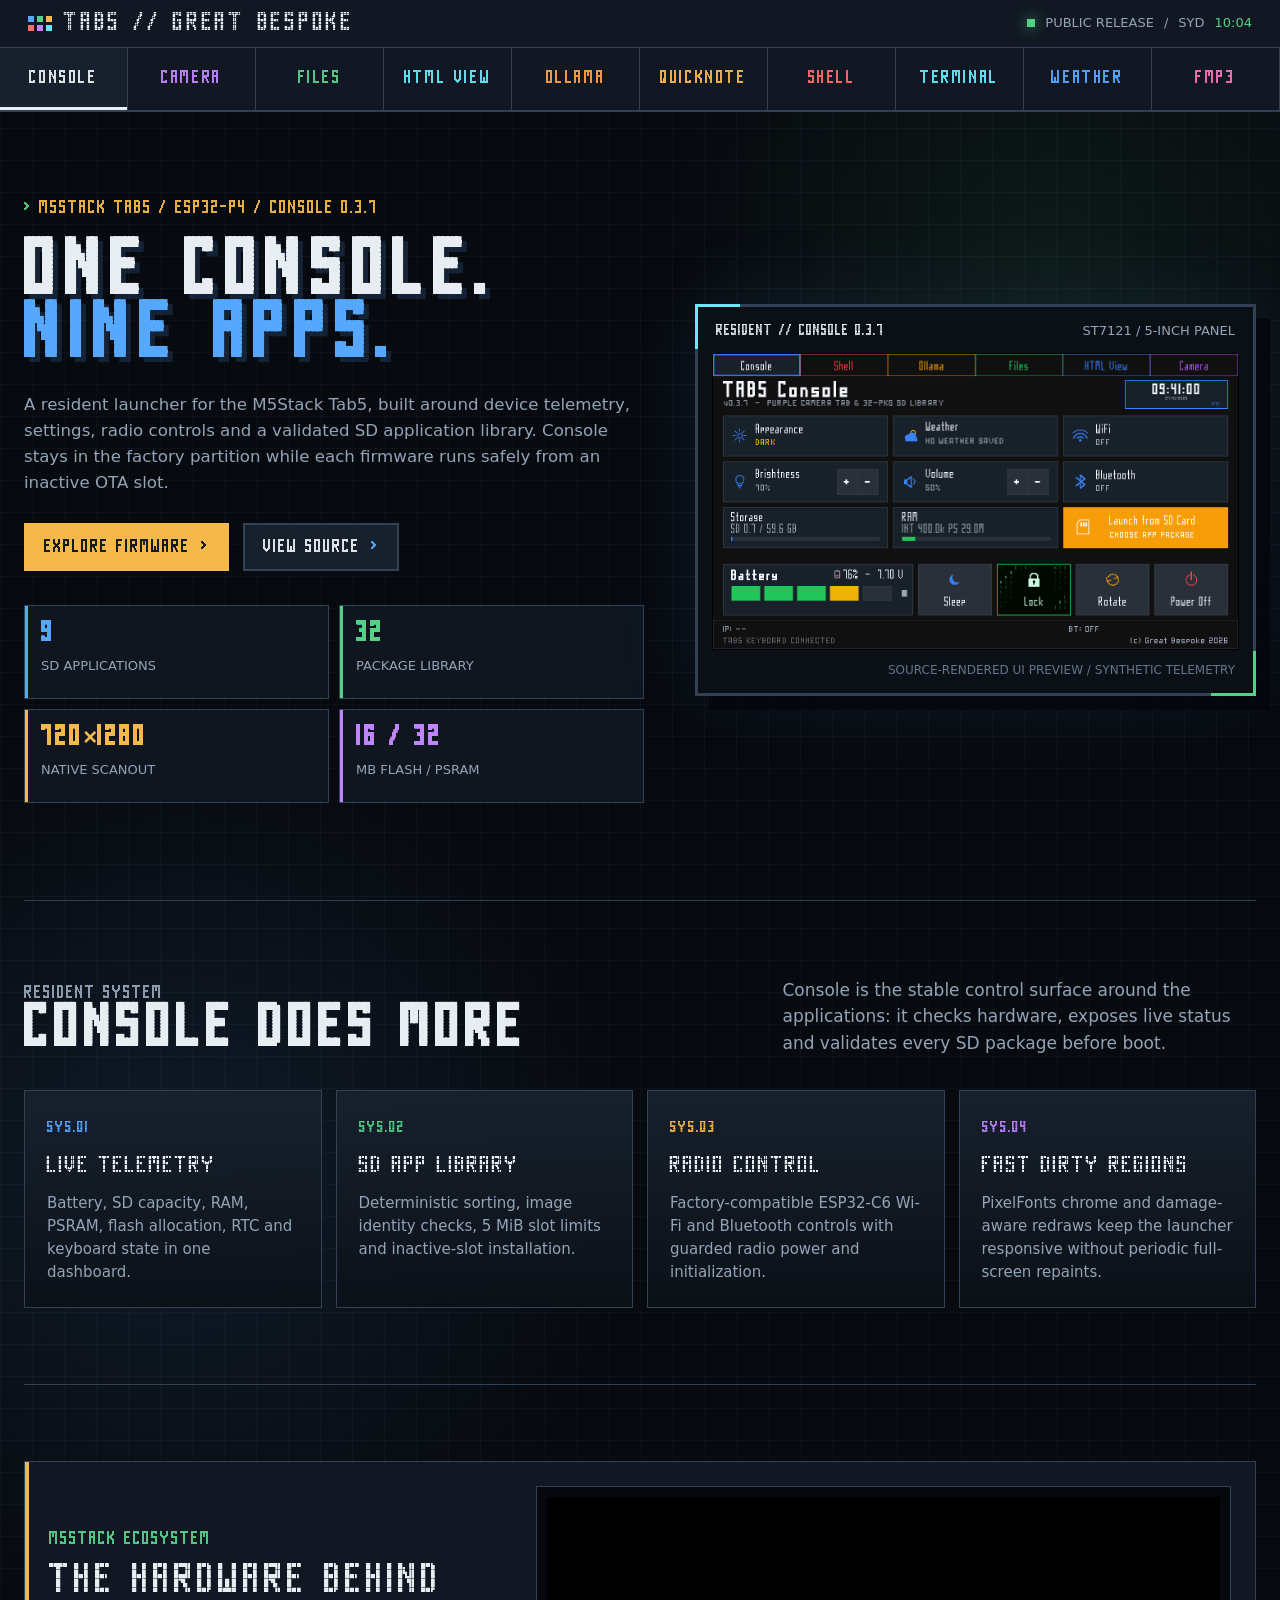
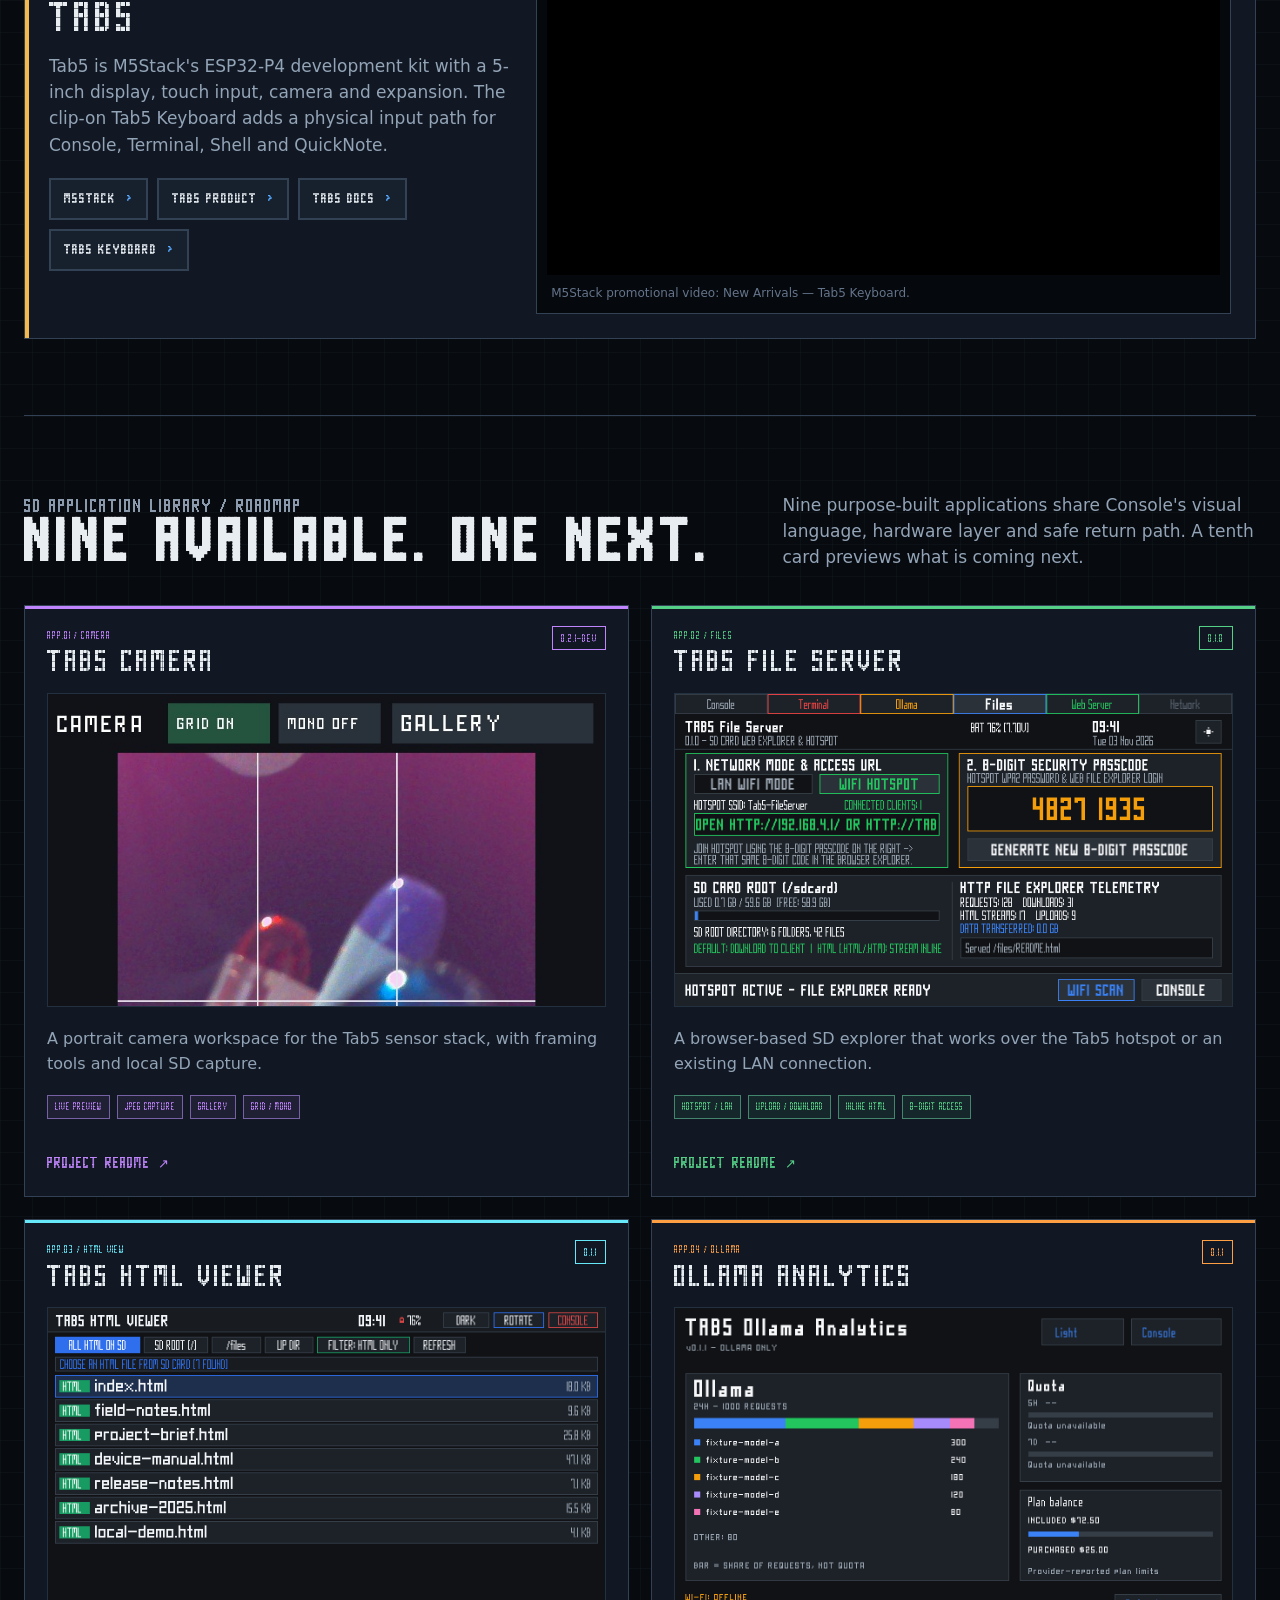
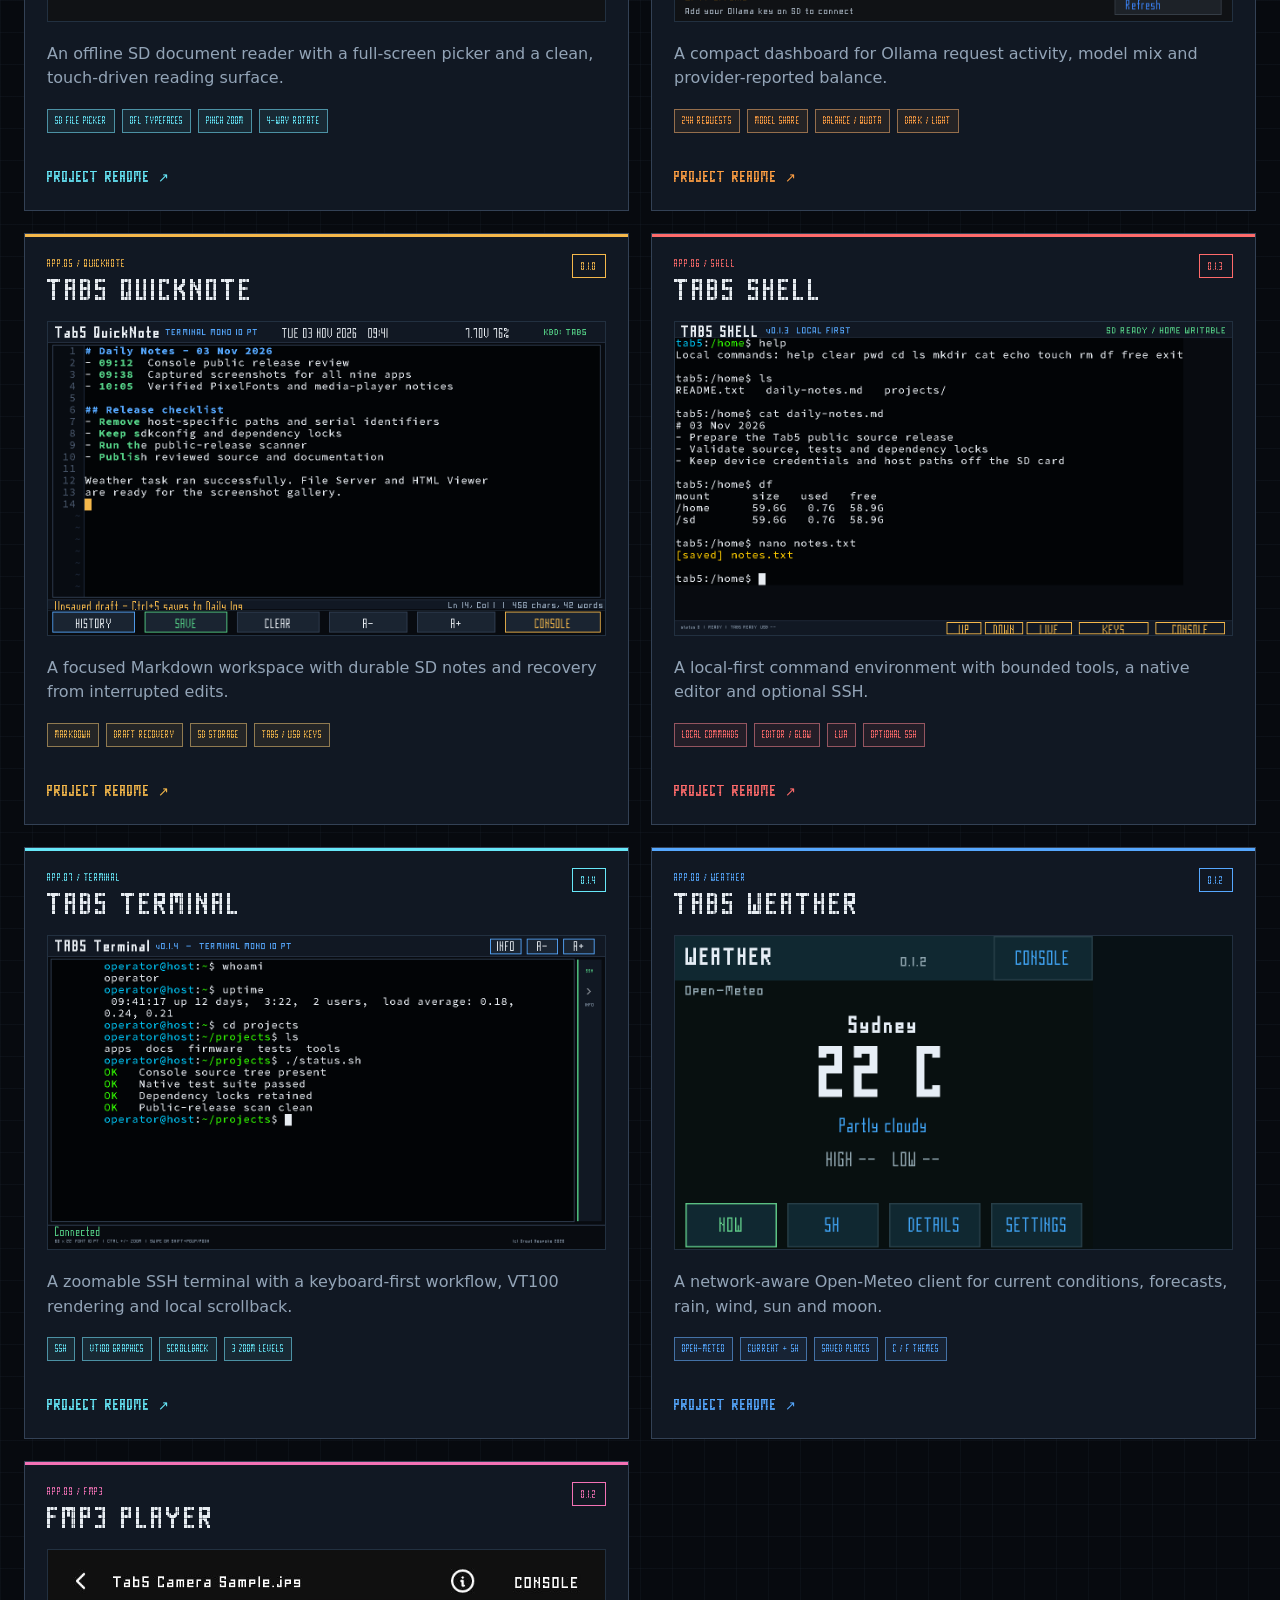
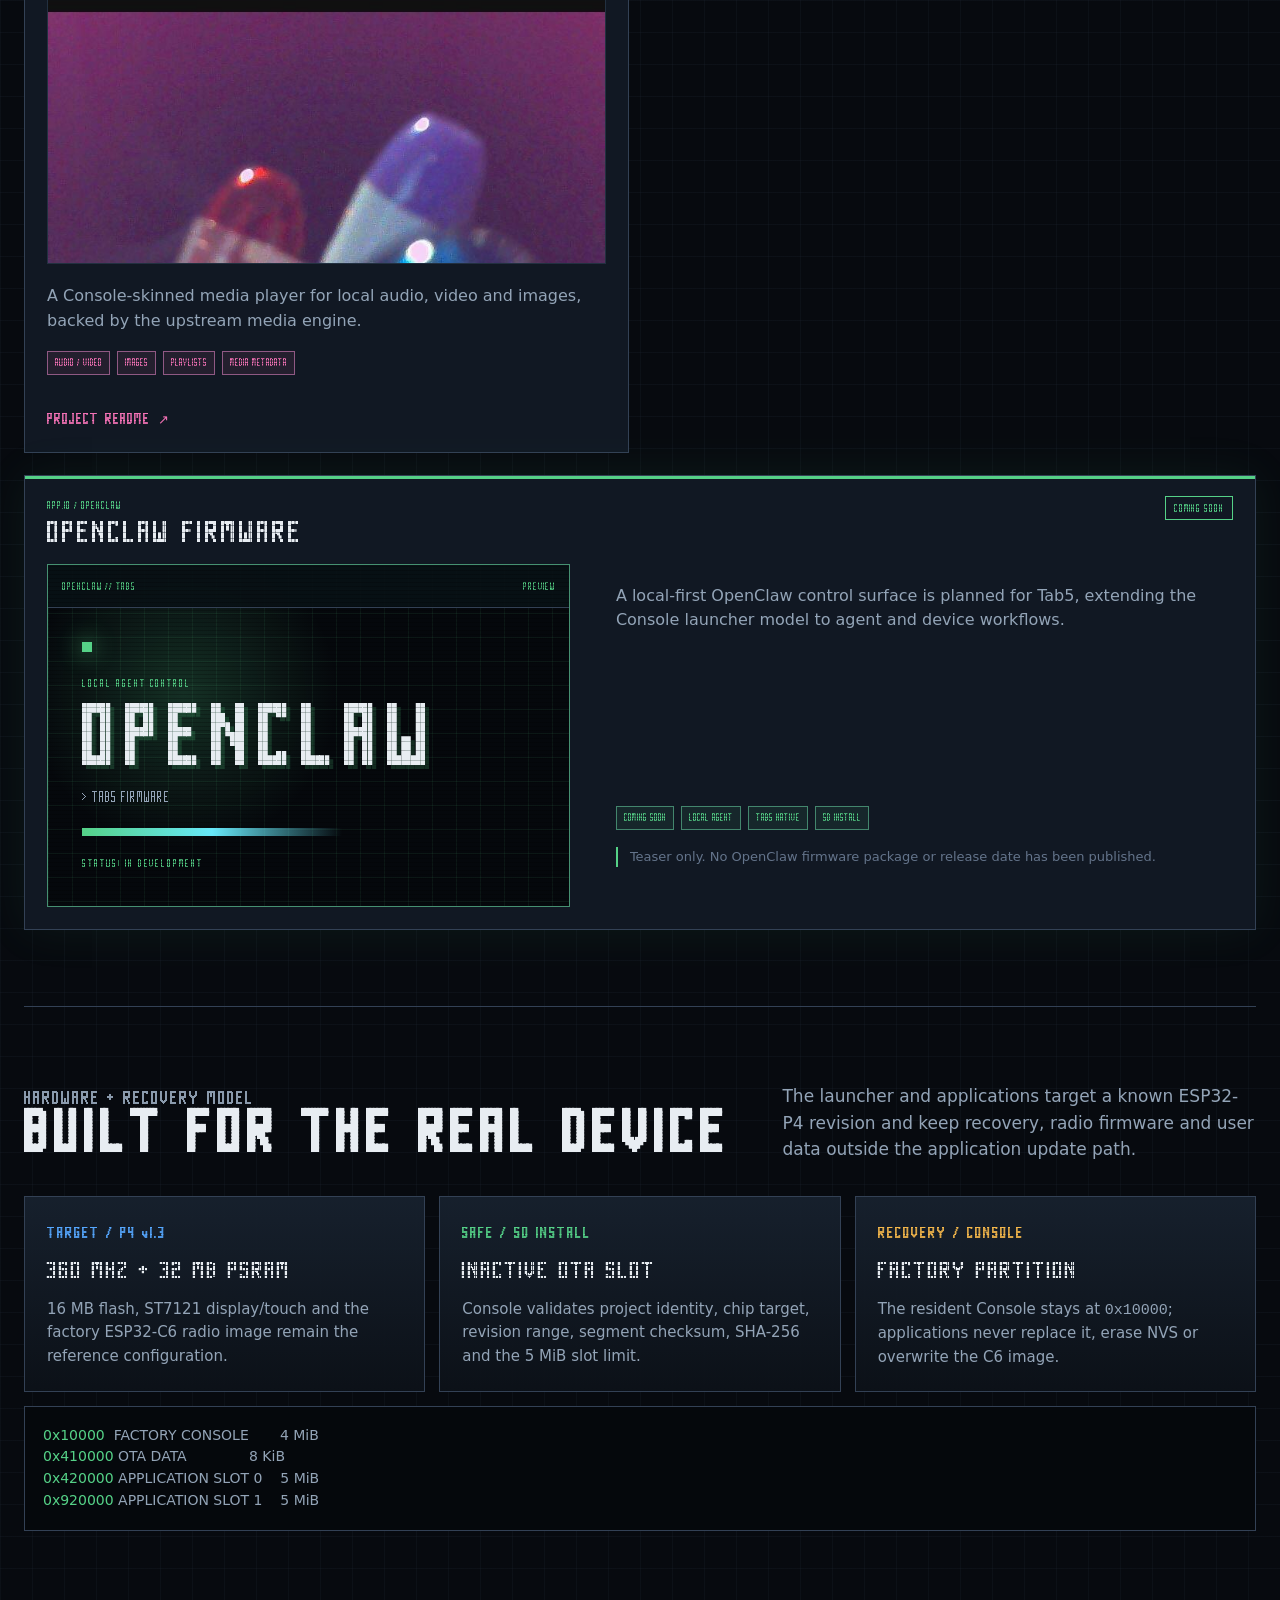
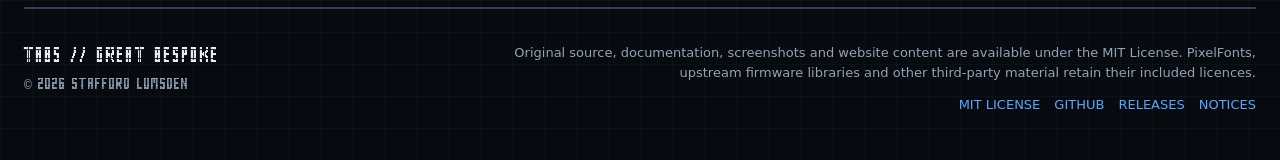
==== commit 618caf65: "Tease OpenClaw firmware as tenth app card" ====
--- a/docs/index.html
+++ b/docs/index.html
@@ -40,6 +40,7 @@
       <a href="#terminal">TERMINAL</a>
       <a href="#weather">WEATHER</a>
       <a href="#media-player">fMP3</a>
+      <a href="#openclaw">OPENCLAW</a>
     </nav>
   </header>
 
@@ -140,12 +141,13 @@
     <section class="section" id="library" aria-labelledby="library-title">
       <div class="section-head">
         <div>
-          <p class="section-kicker">SD APPLICATION LIBRARY</p>
-          <h2 id="library-title">NINE FIRMWARES</h2>
+          <p class="section-kicker">SD APPLICATION LIBRARY / ROADMAP</p>
+          <h2 id="library-title">NINE AVAILABLE. ONE NEXT.</h2>
         </div>
         <p>
-          Purpose-built applications share Console's visual language, hardware
-          layer and safe return path. Select a card to inspect its capabilities.
+          Nine purpose-built applications share Console's visual language,
+          hardware layer and safe return path. A tenth card previews what is
+          coming next.
         </p>
       </div>
 
@@ -264,6 +266,31 @@
             <p>A Console-skinned media player for local audio, video and images, backed by the upstream media engine.</p>
             <ul class="chips"><li>AUDIO / VIDEO</li><li>IMAGES</li><li>PLAYLISTS</li><li>MEDIA METADATA</li></ul>
             <a class="project-link" href="https://github.com/staffordlumsden/Tab5-Media-Player">PROJECT README</a>
+          </div>
+        </article>
+
+        <article class="app-card app-card-wide coming-soon" id="openclaw" style="--accent: var(--green)">
+          <div class="app-card-head">
+            <div><p class="app-index">APP.10 / OPENCLAW</p><h3>OPENCLAW FIRMWARE</h3></div>
+            <span class="version">COMING SOON</span>
+          </div>
+          <div class="coming-layout">
+            <div class="coming-screen" aria-hidden="true">
+              <div class="coming-screen-bar"><span>OPENCLAW // TAB5</span><span>PREVIEW</span></div>
+              <div class="coming-screen-body">
+                <span class="coming-pulse"></span>
+                <span class="coming-kicker">LOCAL AGENT CONTROL</span>
+                <strong>OPENCLAW</strong>
+                <p>&gt; TAB5 FIRMWARE</p>
+                <div class="coming-scanline"></div>
+                <span class="coming-status">STATUS: IN DEVELOPMENT</span>
+              </div>
+            </div>
+            <div class="app-body">
+              <p>A local-first OpenClaw control surface is planned for Tab5, extending the Console launcher model to agent and device workflows.</p>
+              <ul class="chips"><li>COMING SOON</li><li>LOCAL AGENT</li><li>TAB5 NATIVE</li><li>SD INSTALL</li></ul>
+              <p class="coming-note">Teaser only. No OpenClaw firmware package or release date has been published.</p>
+            </div>
           </div>
         </article>
       </div>
--- a/docs/site.css
+++ b/docs/site.css
@@ -191,6 +191,7 @@
 .console-tabs a:nth-child(8) { color: var(--cyan); }
 .console-tabs a:nth-child(9) { color: var(--blue); }
 .console-tabs a:nth-child(10) { color: var(--magenta); }
+.console-tabs a:nth-child(11) { color: var(--green); }
 
 .console-tabs a:hover,
 .console-tabs a:focus-visible,
@@ -541,6 +542,116 @@
   object-fit: contain;
 }
 
+.app-card-wide {
+  grid-column: 1 / -1;
+  box-shadow:
+    inset 0 3px var(--accent),
+    0 0 44px rgba(85, 209, 135, 0.08);
+}
+
+.coming-layout {
+  display: grid;
+  grid-template-columns: minmax(0, 0.9fr) minmax(0, 1.1fr);
+  gap: 24px;
+  flex: 1;
+  padding: 0 22px 22px;
+}
+
+.coming-screen {
+  position: relative;
+  display: flex;
+  min-height: 320px;
+  flex-direction: column;
+  overflow: hidden;
+  background:
+    radial-gradient(circle at 26% 38%, rgba(85, 209, 135, 0.2), transparent 35%),
+    linear-gradient(rgba(85, 209, 135, 0.08) 1px, transparent 1px),
+    linear-gradient(90deg, rgba(85, 209, 135, 0.08) 1px, transparent 1px),
+    #05080c;
+  background-size: auto, 24px 24px, 24px 24px, auto;
+  border: 1px solid color-mix(in srgb, var(--green) 55%, var(--line));
+}
+
+.coming-screen::after {
+  content: "";
+  position: absolute;
+  inset: 0;
+  pointer-events: none;
+  background: repeating-linear-gradient(0deg, transparent 0 3px, rgba(0, 0, 0, 0.22) 3px 4px);
+}
+
+.coming-screen-bar {
+  display: flex;
+  justify-content: space-between;
+  gap: 20px;
+  padding: 12px 14px;
+  color: var(--green);
+  background: rgba(8, 17, 21, 0.92);
+  border-bottom: 1px solid var(--line);
+  font-family: "Pixel", monospace;
+  font-size: 12px;
+  text-transform: uppercase;
+}
+
+.coming-screen-body {
+  position: relative;
+  z-index: 1;
+  display: flex;
+  flex: 1;
+  flex-direction: column;
+  align-items: flex-start;
+  justify-content: center;
+  padding: 34px;
+}
+
+.coming-pulse {
+  width: 10px;
+  height: 10px;
+  margin-bottom: 22px;
+  background: var(--green);
+  box-shadow: 0 0 22px var(--green);
+}
+
+.coming-kicker,
+.coming-status {
+  color: var(--green);
+  font-family: "Pixel", monospace;
+  font-size: 12px;
+  letter-spacing: 0.08em;
+  text-transform: uppercase;
+}
+
+.coming-screen-body strong {
+  margin: 12px 0 8px;
+  color: var(--text);
+  font-family: "PixelTitle", monospace;
+  font-size: clamp(42px, 6vw, 76px);
+  font-weight: normal;
+  line-height: 0.95;
+  text-shadow: 4px 4px 0 rgba(85, 209, 135, 0.18);
+}
+
+.coming-screen-body p {
+  margin-bottom: 18px;
+  color: var(--muted);
+  font-family: "Pixel", monospace;
+  font-size: 16px;
+}
+
+.coming-scanline {
+  width: min(260px, 70%);
+  height: 8px;
+  margin-bottom: 18px;
+  background: linear-gradient(90deg, var(--green), var(--cyan), transparent);
+}
+
+.coming-note {
+  padding-left: 12px;
+  border-left: 2px solid var(--green);
+  color: var(--dim) !important;
+  font-size: 13px !important;
+}
+
 .app-body {
   display: flex;
   flex: 1;
@@ -836,6 +947,20 @@
     margin-right: 16px;
   }
 
+  .app-card-wide {
+    grid-column: auto;
+  }
+
+  .coming-layout {
+    grid-template-columns: 1fr;
+    padding-left: 16px;
+    padding-right: 16px;
+  }
+
+  .coming-screen {
+    min-height: 280px;
+  }
+
   .footer-main {
     flex-direction: column;
   }
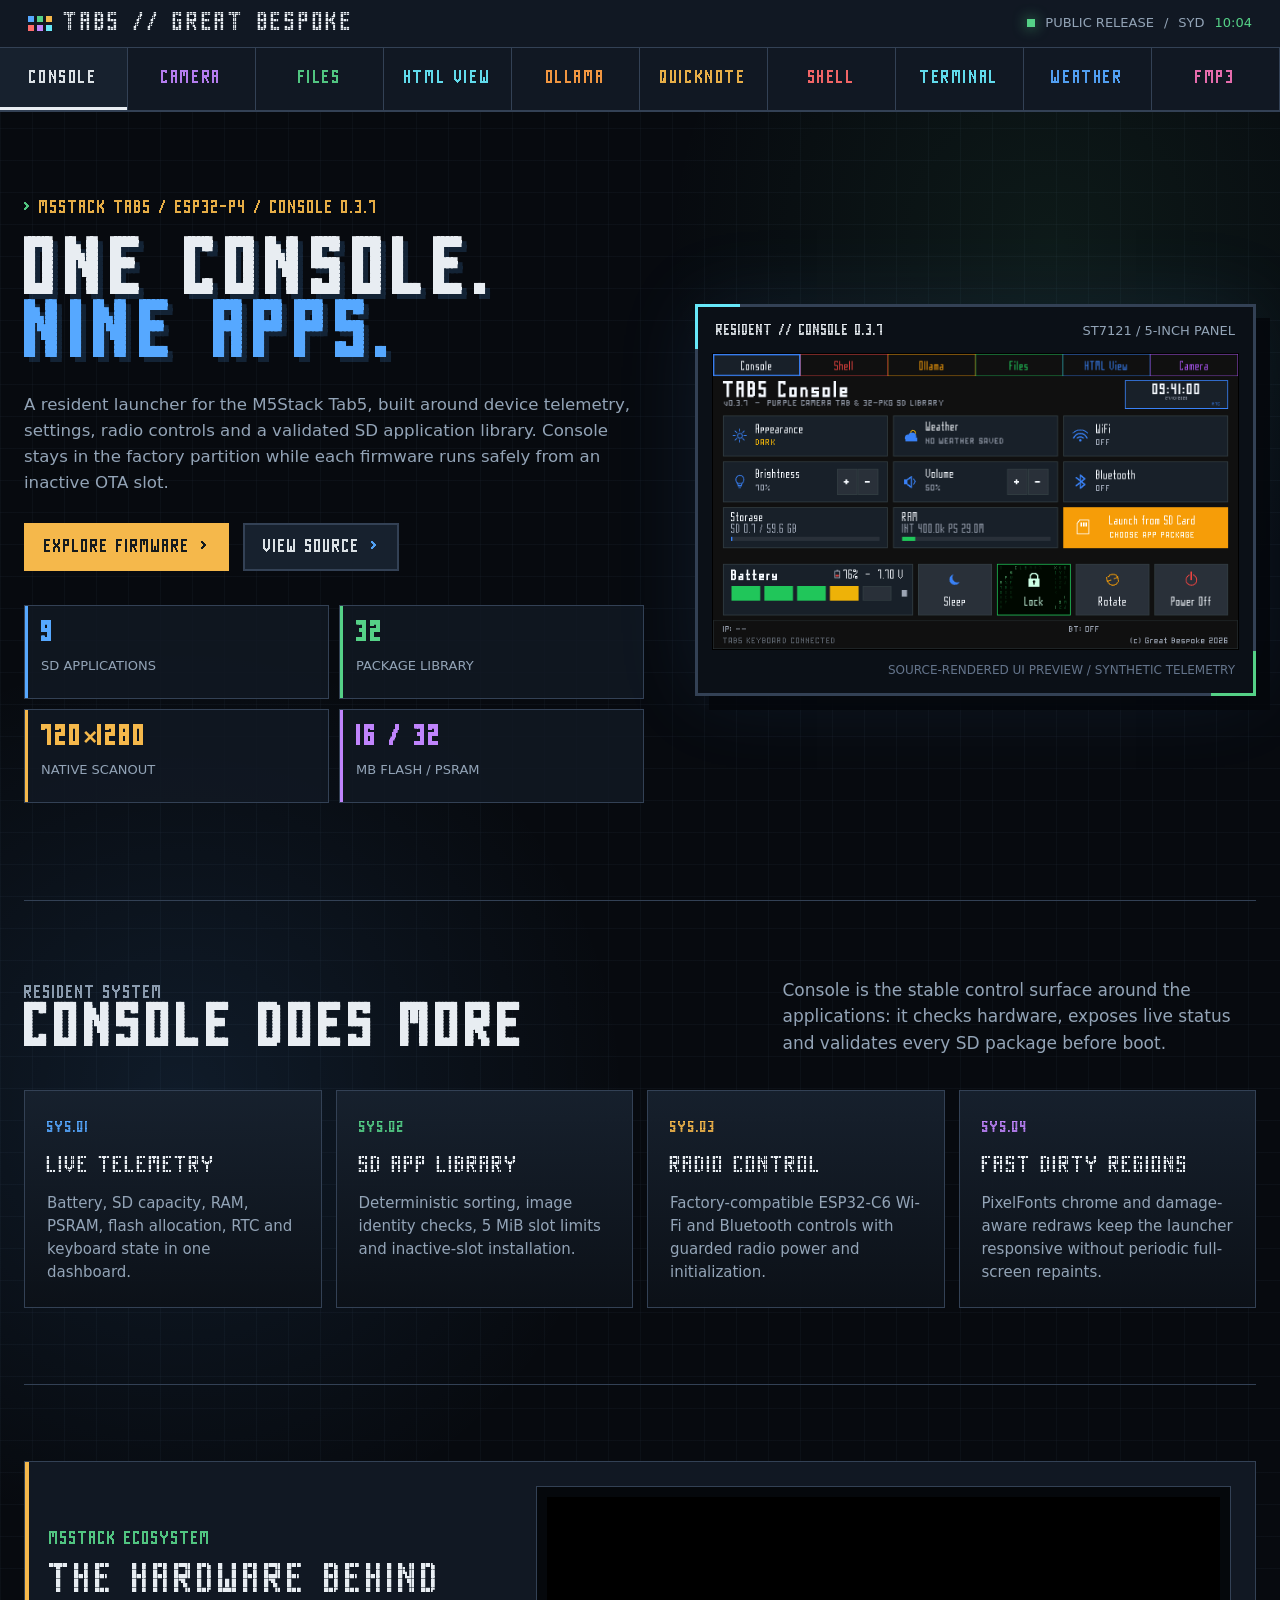
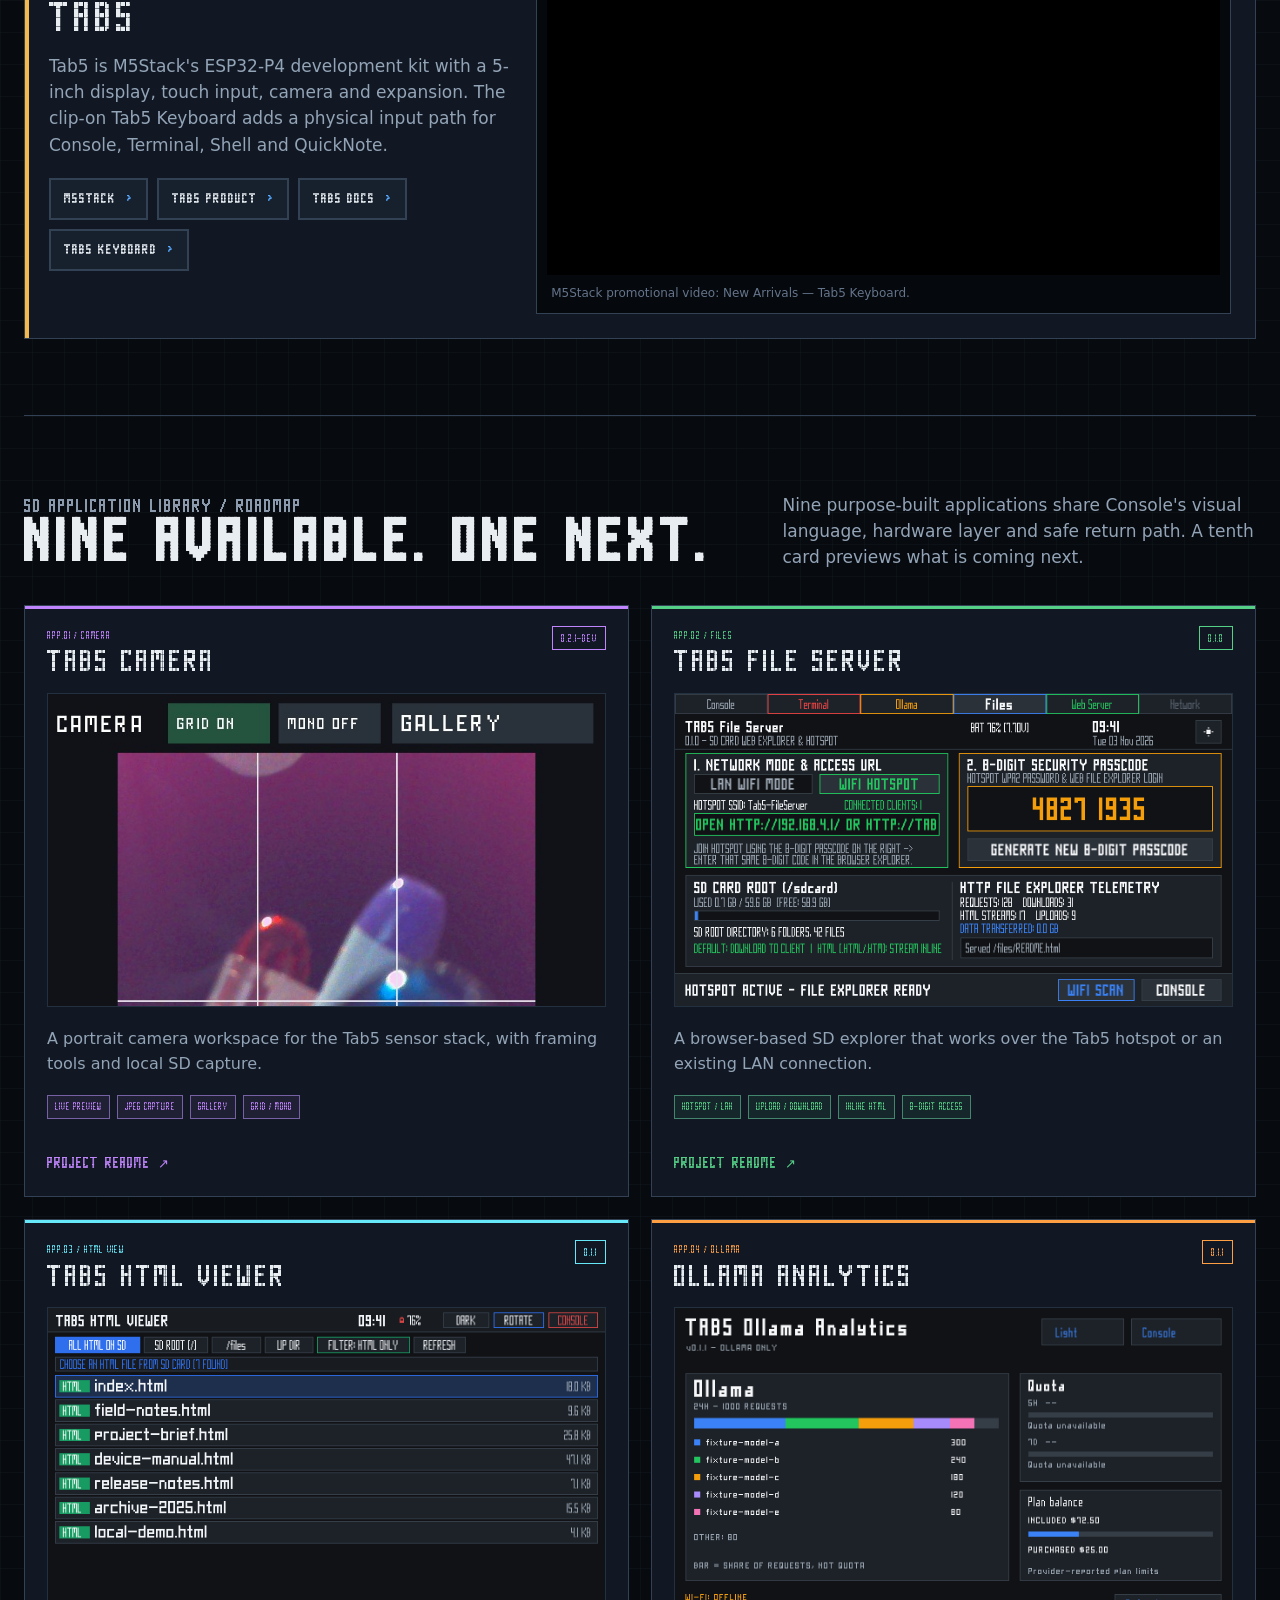
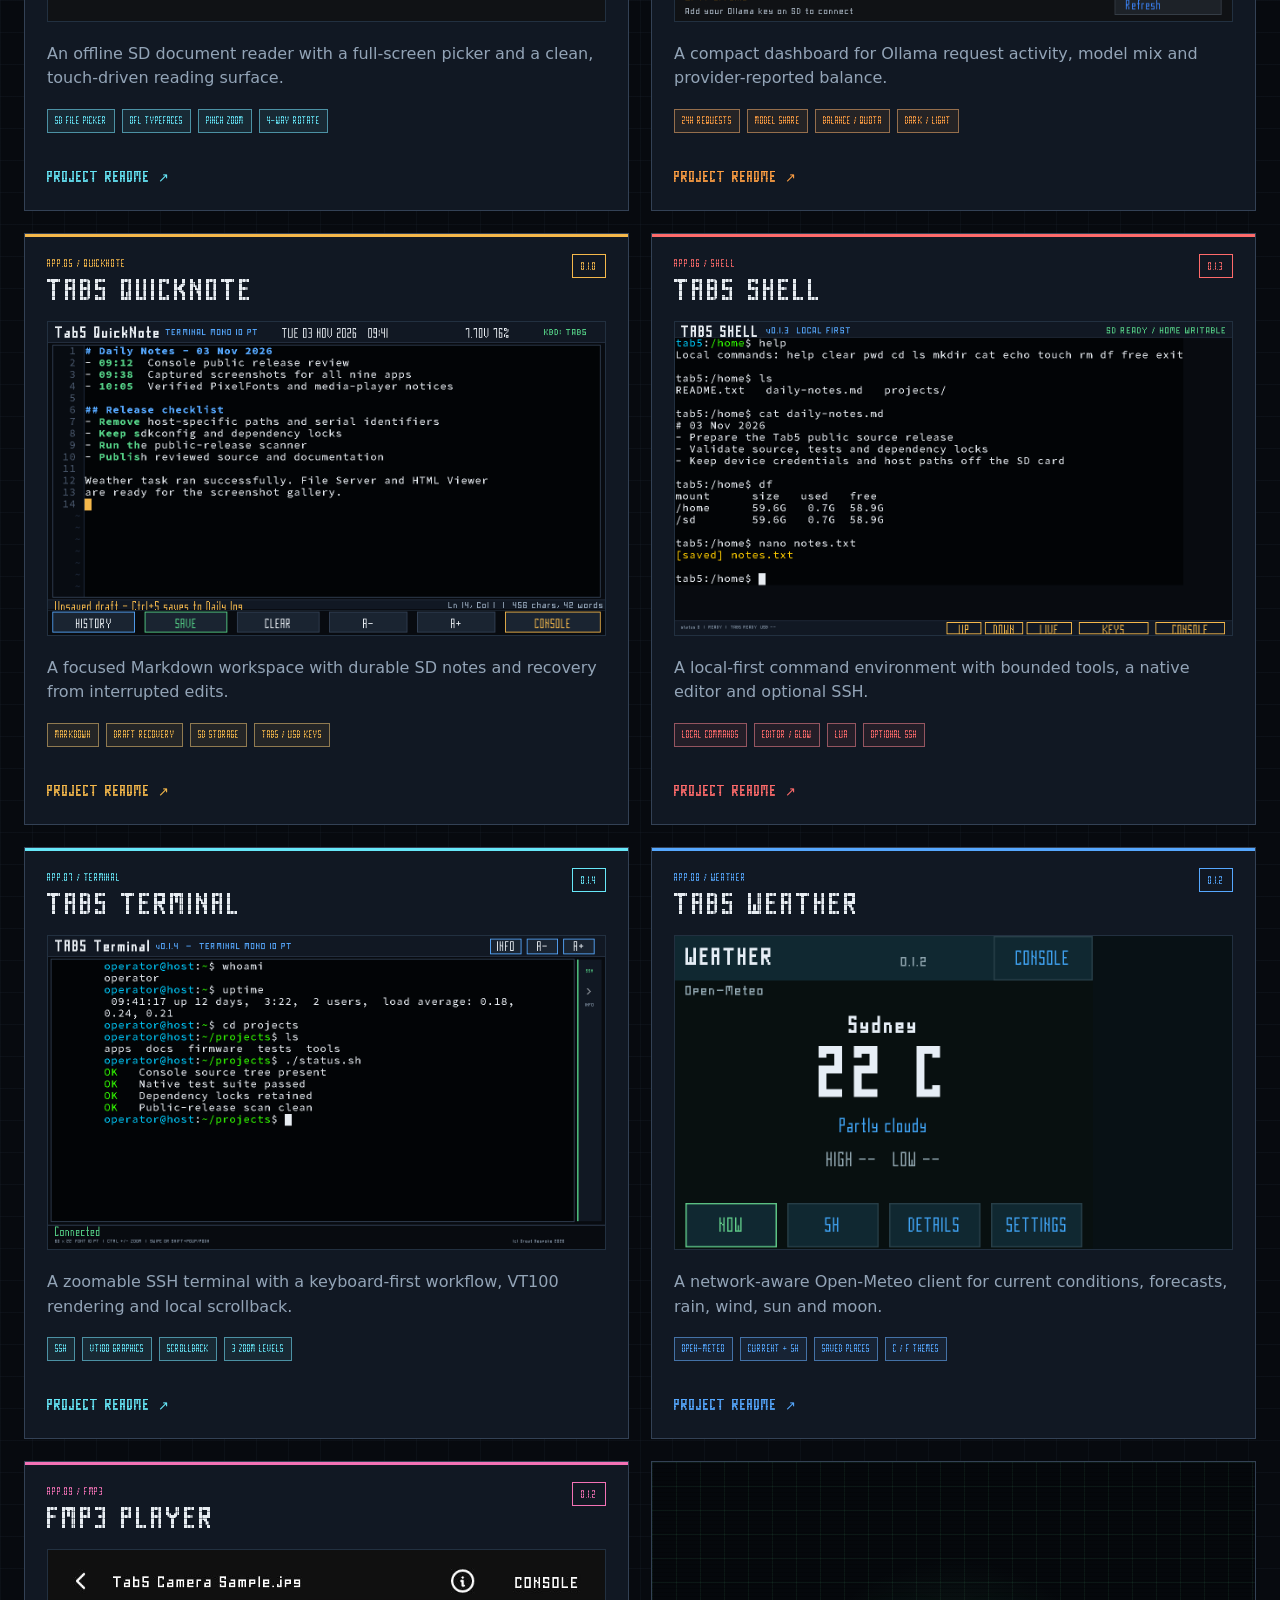
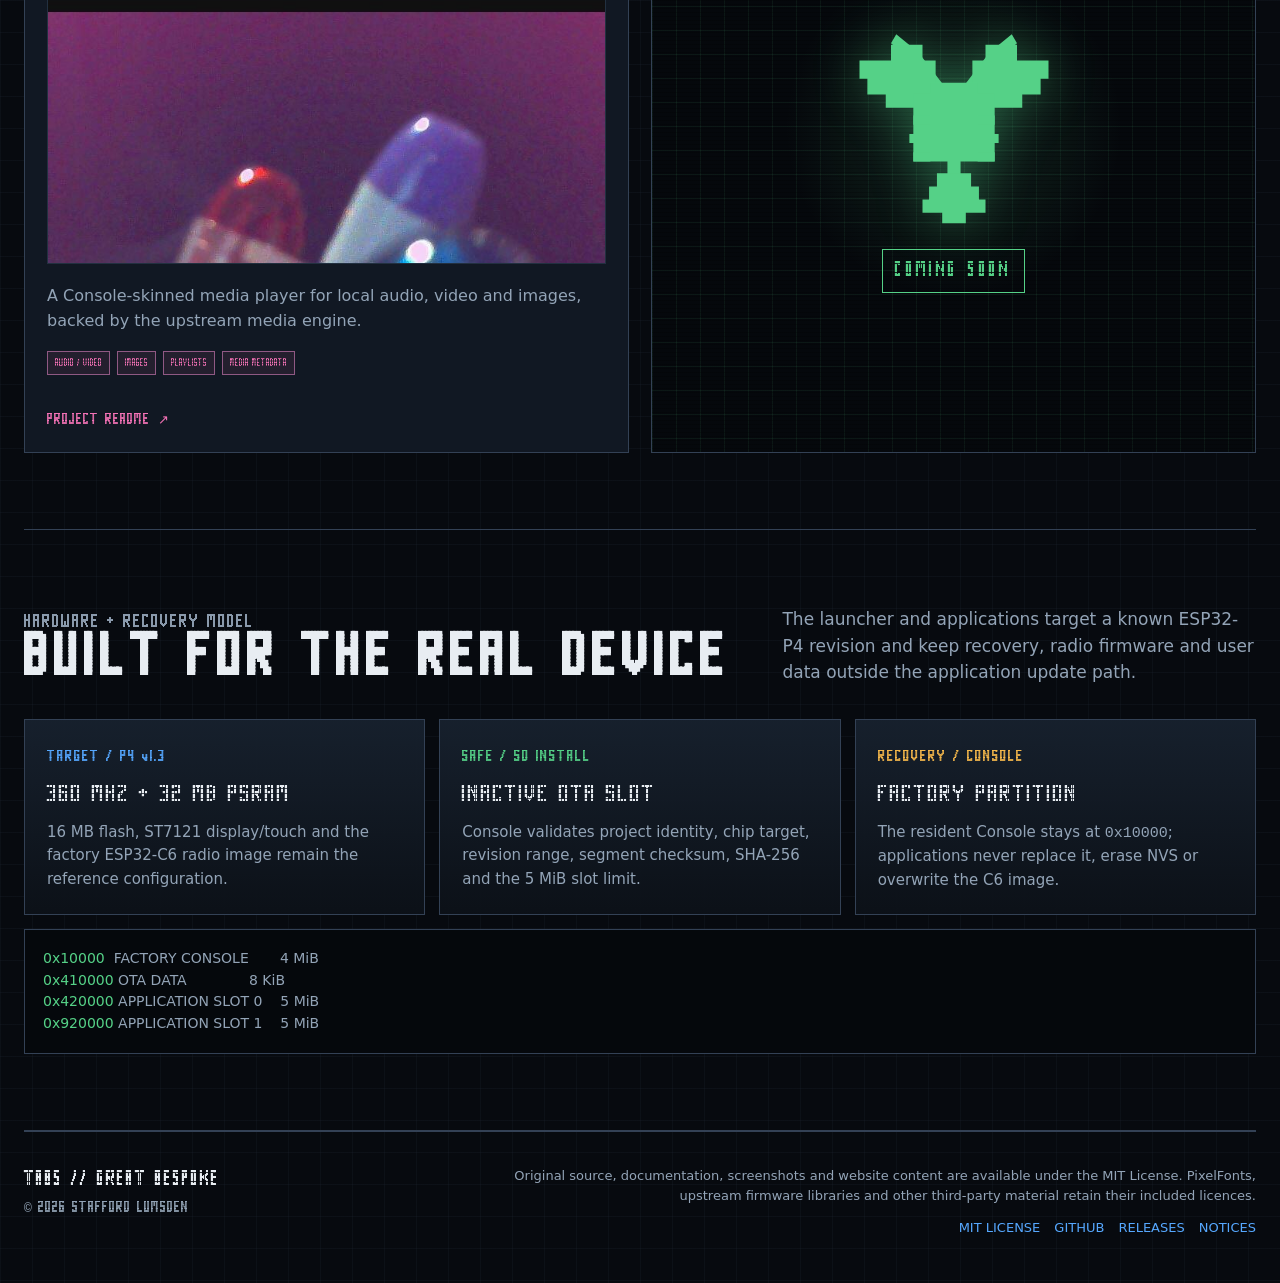
==== commit 5ebc4918: "Place OpenClaw teaser beside fMP3" ====
--- a/docs/index.html
+++ b/docs/index.html
@@ -40,7 +40,6 @@
       <a href="#terminal">TERMINAL</a>
       <a href="#weather">WEATHER</a>
       <a href="#media-player">fMP3</a>
-      <a href="#openclaw">OPENCLAW</a>
     </nav>
   </header>
 
@@ -269,28 +268,20 @@
           </div>
         </article>
 
-        <article class="app-card app-card-wide coming-soon" id="openclaw" style="--accent: var(--green)">
-          <div class="app-card-head">
-            <div><p class="app-index">APP.10 / OPENCLAW</p><h3>OPENCLAW FIRMWARE</h3></div>
-            <span class="version">COMING SOON</span>
-          </div>
-          <div class="coming-layout">
-            <div class="coming-screen" aria-hidden="true">
-              <div class="coming-screen-bar"><span>OPENCLAW // TAB5</span><span>PREVIEW</span></div>
-              <div class="coming-screen-body">
-                <span class="coming-pulse"></span>
-                <span class="coming-kicker">LOCAL AGENT CONTROL</span>
-                <strong>OPENCLAW</strong>
-                <p>&gt; TAB5 FIRMWARE</p>
-                <div class="coming-scanline"></div>
-                <span class="coming-status">STATUS: IN DEVELOPMENT</span>
-              </div>
-            </div>
-            <div class="app-body">
-              <p>A local-first OpenClaw control surface is planned for Tab5, extending the Console launcher model to agent and device workflows.</p>
-              <ul class="chips"><li>COMING SOON</li><li>LOCAL AGENT</li><li>TAB5 NATIVE</li><li>SD INSTALL</li></ul>
-              <p class="coming-note">Teaser only. No OpenClaw firmware package or release date has been published.</p>
-            </div>
+        <article class="app-card coming-soon" id="openclaw" style="--accent: var(--green)" aria-label="OpenClaw firmware coming soon">
+          <div class="teaser-card">
+            <svg class="lobster-icon" viewBox="0 0 160 160" role="img" aria-label="OpenClaw lobster silhouette">
+              <g fill="currentColor">
+                <path d="M73 50 53 24 36 10l-4 7 17 14 17 23z"/>
+                <path d="M87 50 107 24l17-14 4 7-17 14-17 23z"/>
+                <path d="M8 30h24V18h24v12h10v26H56v10H28V56H14V44H8z"/>
+                <path d="M152 30h-24V18H104v12H94v26h10v10h28V56h14V44h6z"/>
+                <path d="M62 47h36v8h13v52H85v10H75v-10H49V55h13z"/>
+                <path d="M67 116h26v10H67zM61 126h38v10H61zM56 136h48v10H56zM71 146h18v8H71z"/>
+                <path d="M49 72h13v7H49zM98 72h13v7H98zM46 86h16v7H46zM98 86h16v7H98zM49 100h13v7H49zM98 100h13v7H98z"/>
+              </g>
+            </svg>
+            <span class="teaser-label">COMING SOON</span>
           </div>
         </article>
       </div>
--- a/docs/site.css
+++ b/docs/site.css
@@ -191,7 +191,6 @@
 .console-tabs a:nth-child(8) { color: var(--cyan); }
 .console-tabs a:nth-child(9) { color: var(--blue); }
 .console-tabs a:nth-child(10) { color: var(--magenta); }
-.console-tabs a:nth-child(11) { color: var(--green); }
 
 .console-tabs a:hover,
 .console-tabs a:focus-visible,
@@ -542,37 +541,28 @@
   object-fit: contain;
 }
 
-.app-card-wide {
-  grid-column: 1 / -1;
-  box-shadow:
-    inset 0 3px var(--accent),
-    0 0 44px rgba(85, 209, 135, 0.08);
-}
-
-.coming-layout {
+.coming-soon {
+  min-height: 540px;
+}
+
+.teaser-card {
+  position: relative;
   display: grid;
-  grid-template-columns: minmax(0, 0.9fr) minmax(0, 1.1fr);
-  gap: 24px;
   flex: 1;
-  padding: 0 22px 22px;
-}
-
-.coming-screen {
-  position: relative;
-  display: flex;
-  min-height: 320px;
-  flex-direction: column;
+  place-items: center;
+  align-content: center;
+  gap: 18px;
+  padding: 42px;
   overflow: hidden;
   background:
-    radial-gradient(circle at 26% 38%, rgba(85, 209, 135, 0.2), transparent 35%),
+    radial-gradient(circle at 50% 45%, rgba(85, 209, 135, 0.16), transparent 38%),
     linear-gradient(rgba(85, 209, 135, 0.08) 1px, transparent 1px),
     linear-gradient(90deg, rgba(85, 209, 135, 0.08) 1px, transparent 1px),
     #05080c;
   background-size: auto, 24px 24px, 24px 24px, auto;
-  border: 1px solid color-mix(in srgb, var(--green) 55%, var(--line));
-}
-
-.coming-screen::after {
+}
+
+.teaser-card::after {
   content: "";
   position: absolute;
   inset: 0;
@@ -580,76 +570,25 @@
   background: repeating-linear-gradient(0deg, transparent 0 3px, rgba(0, 0, 0, 0.22) 3px 4px);
 }
 
-.coming-screen-bar {
-  display: flex;
-  justify-content: space-between;
-  gap: 20px;
-  padding: 12px 14px;
-  color: var(--green);
-  background: rgba(8, 17, 21, 0.92);
-  border-bottom: 1px solid var(--line);
-  font-family: "Pixel", monospace;
-  font-size: 12px;
-  text-transform: uppercase;
-}
-
-.coming-screen-body {
+.lobster-icon {
   position: relative;
   z-index: 1;
-  display: flex;
-  flex: 1;
-  flex-direction: column;
-  align-items: flex-start;
-  justify-content: center;
-  padding: 34px;
-}
-
-.coming-pulse {
-  width: 10px;
-  height: 10px;
-  margin-bottom: 22px;
-  background: var(--green);
-  box-shadow: 0 0 22px var(--green);
-}
-
-.coming-kicker,
-.coming-status {
+  width: min(210px, 62%);
+  height: auto;
   color: var(--green);
-  font-family: "Pixel", monospace;
-  font-size: 12px;
+  filter: drop-shadow(0 0 24px rgba(85, 209, 135, 0.34));
+}
+
+.teaser-label {
+  position: relative;
+  z-index: 1;
+  padding: 7px 12px;
+  color: var(--green);
+  border: 1px solid var(--green);
+  font-family: "PixelTitle", monospace;
+  font-size: 18px;
   letter-spacing: 0.08em;
   text-transform: uppercase;
-}
-
-.coming-screen-body strong {
-  margin: 12px 0 8px;
-  color: var(--text);
-  font-family: "PixelTitle", monospace;
-  font-size: clamp(42px, 6vw, 76px);
-  font-weight: normal;
-  line-height: 0.95;
-  text-shadow: 4px 4px 0 rgba(85, 209, 135, 0.18);
-}
-
-.coming-screen-body p {
-  margin-bottom: 18px;
-  color: var(--muted);
-  font-family: "Pixel", monospace;
-  font-size: 16px;
-}
-
-.coming-scanline {
-  width: min(260px, 70%);
-  height: 8px;
-  margin-bottom: 18px;
-  background: linear-gradient(90deg, var(--green), var(--cyan), transparent);
-}
-
-.coming-note {
-  padding-left: 12px;
-  border-left: 2px solid var(--green);
-  color: var(--dim) !important;
-  font-size: 13px !important;
 }
 
 .app-body {
@@ -947,18 +886,12 @@
     margin-right: 16px;
   }
 
-  .app-card-wide {
-    grid-column: auto;
-  }
-
-  .coming-layout {
-    grid-template-columns: 1fr;
-    padding-left: 16px;
-    padding-right: 16px;
-  }
-
-  .coming-screen {
-    min-height: 280px;
+  .coming-soon {
+    min-height: 380px;
+  }
+
+  .teaser-card {
+    padding: 28px;
   }
 
   .footer-main {
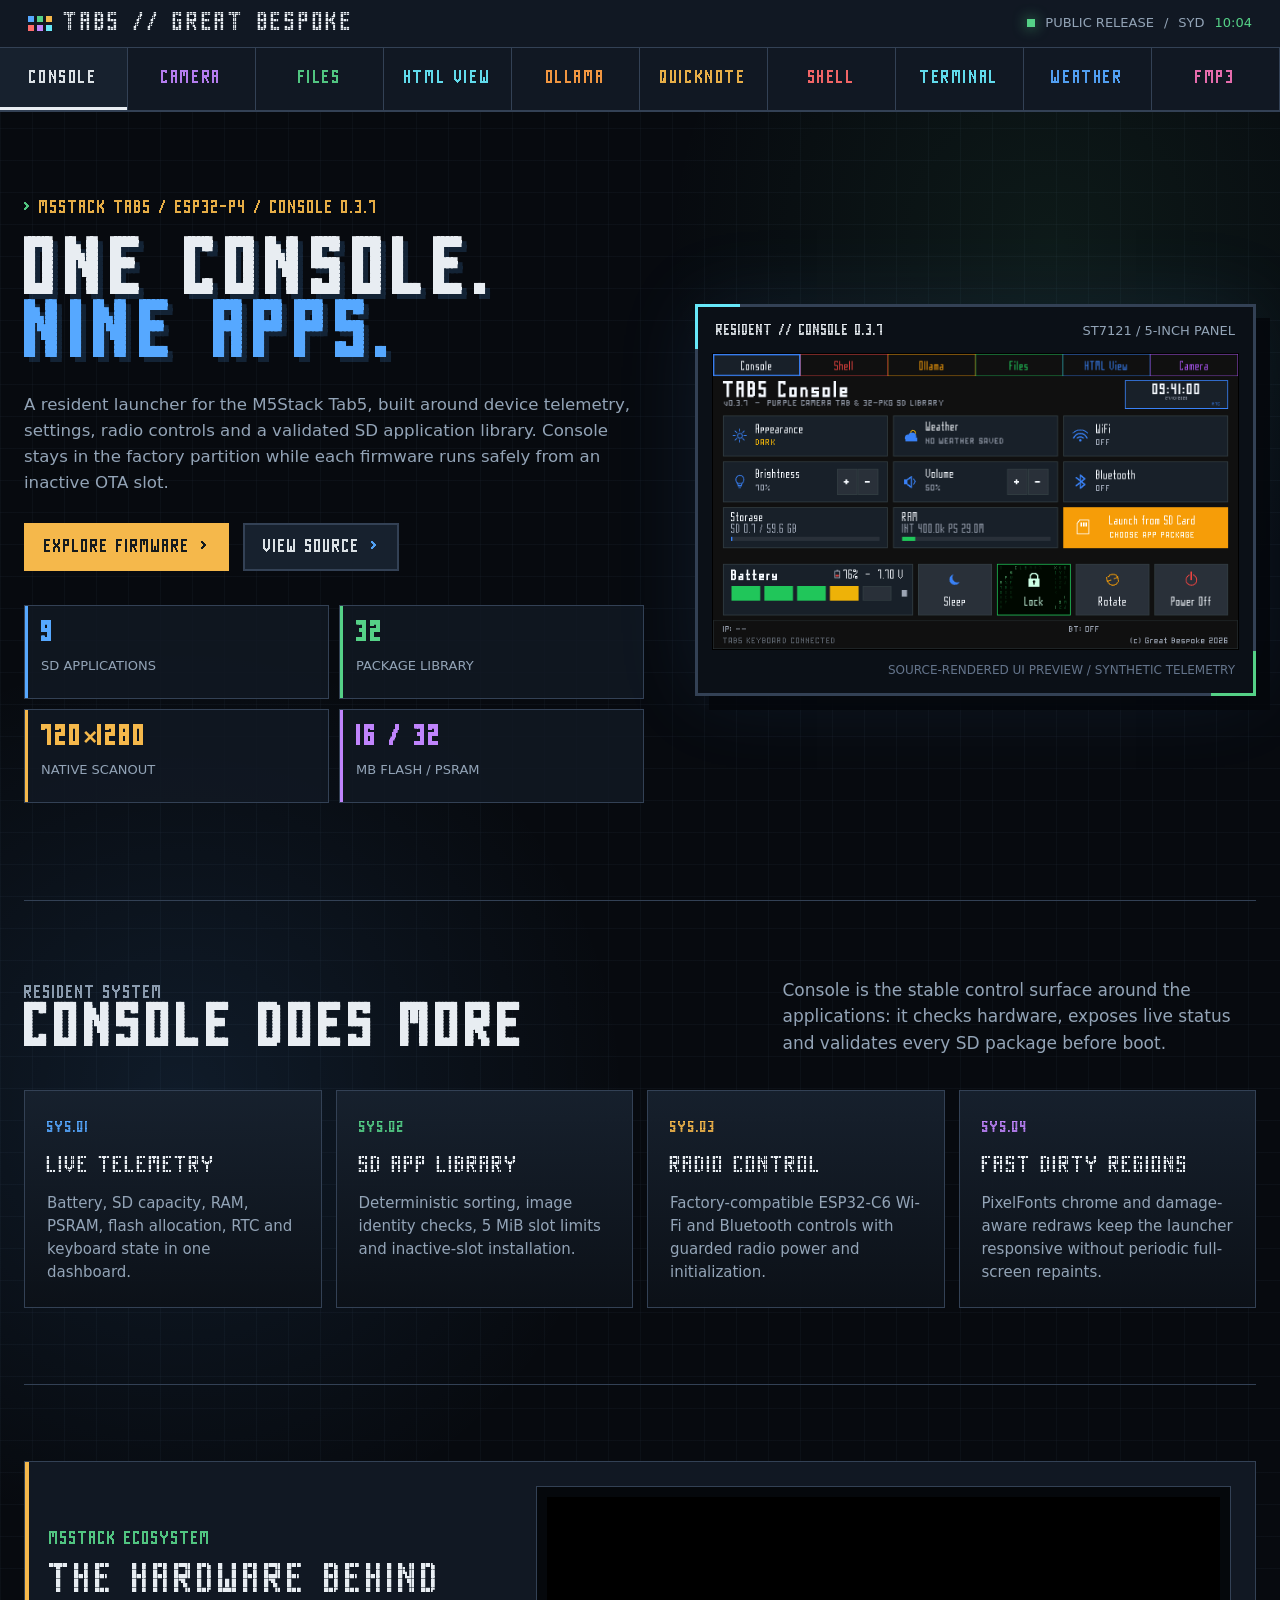
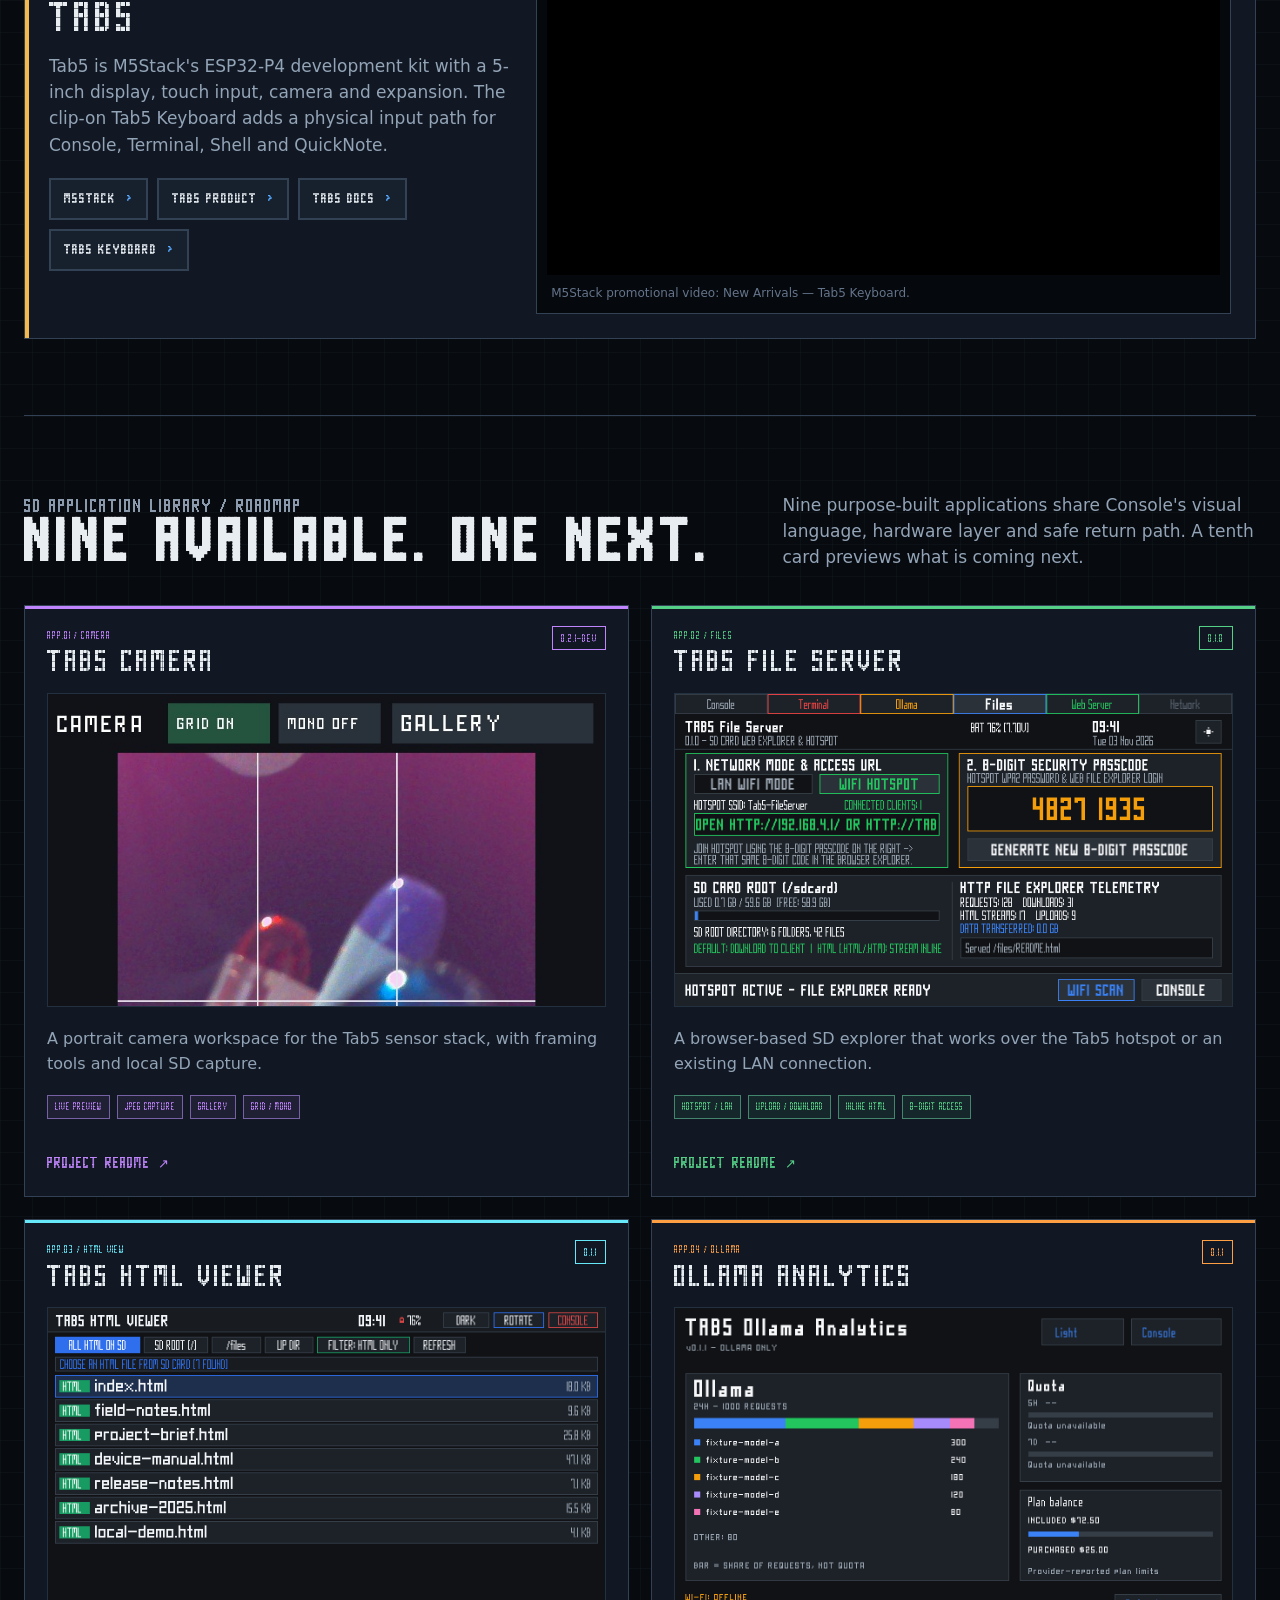
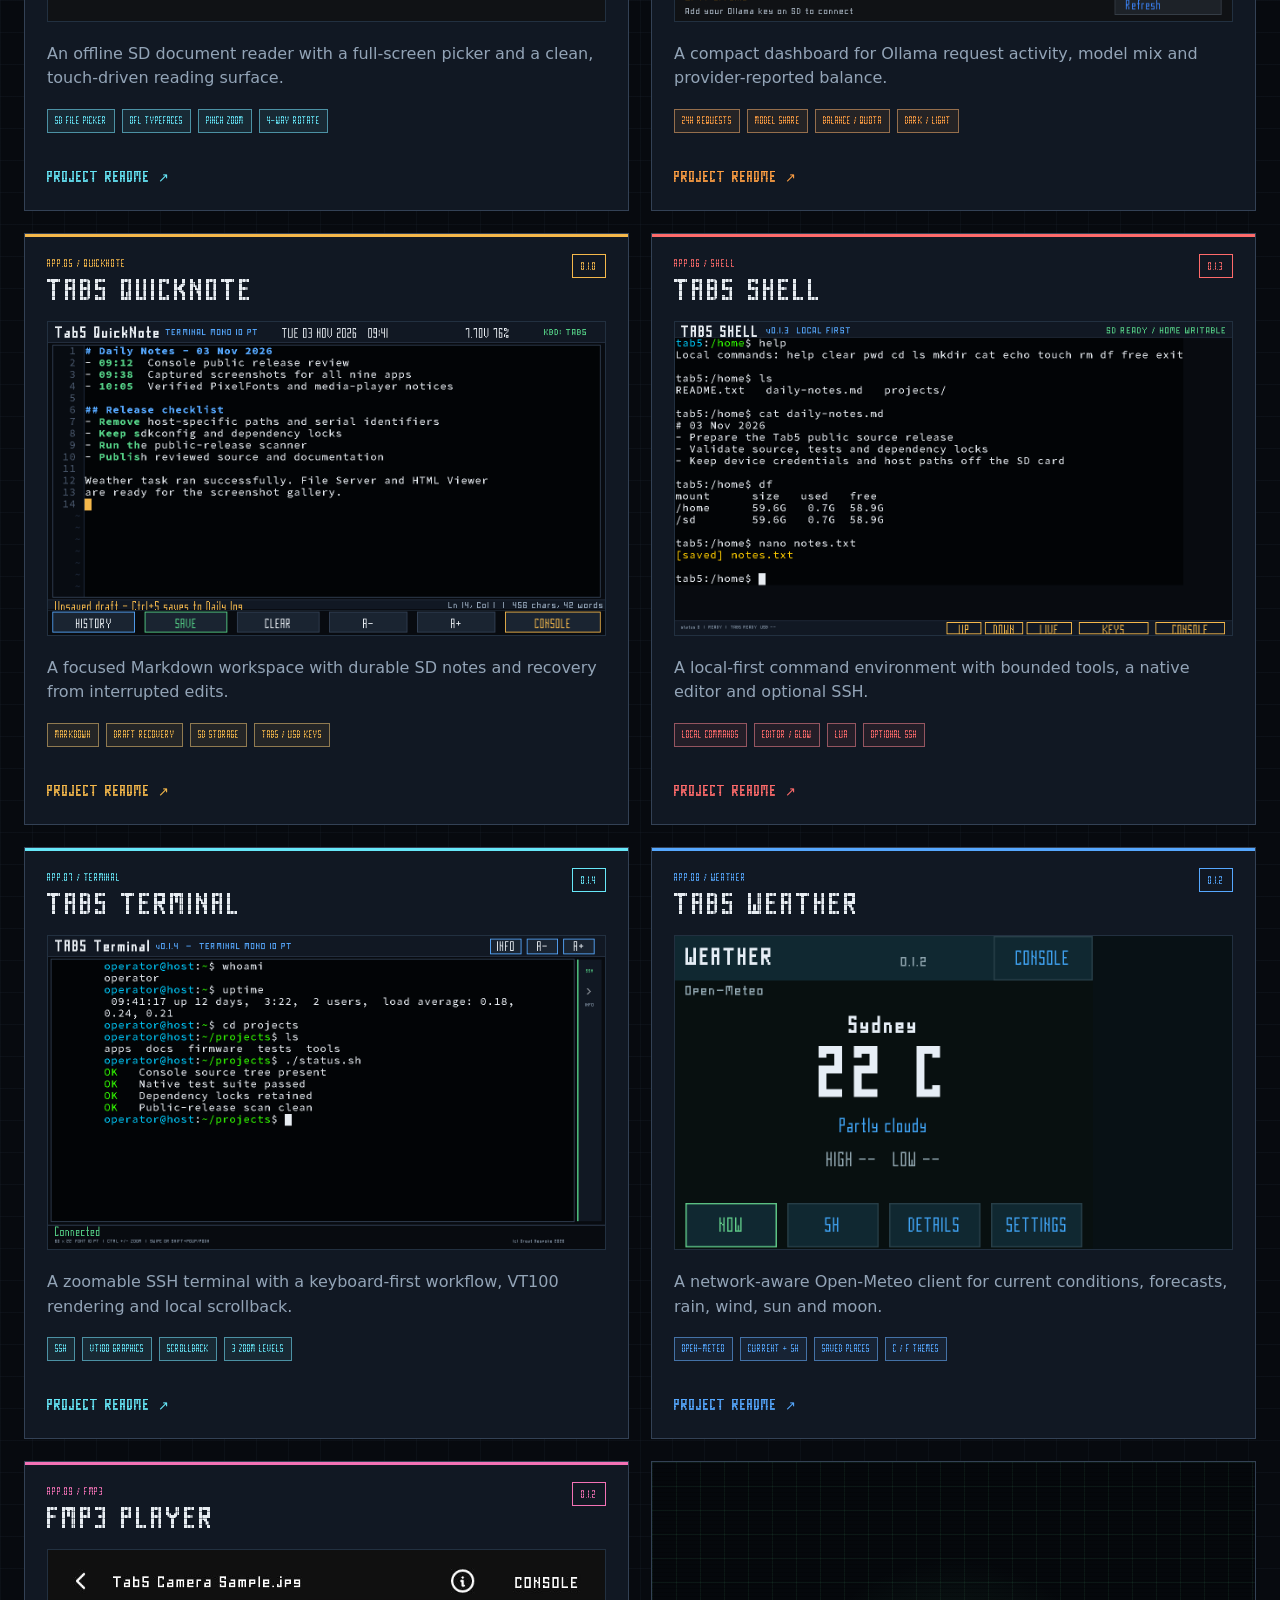
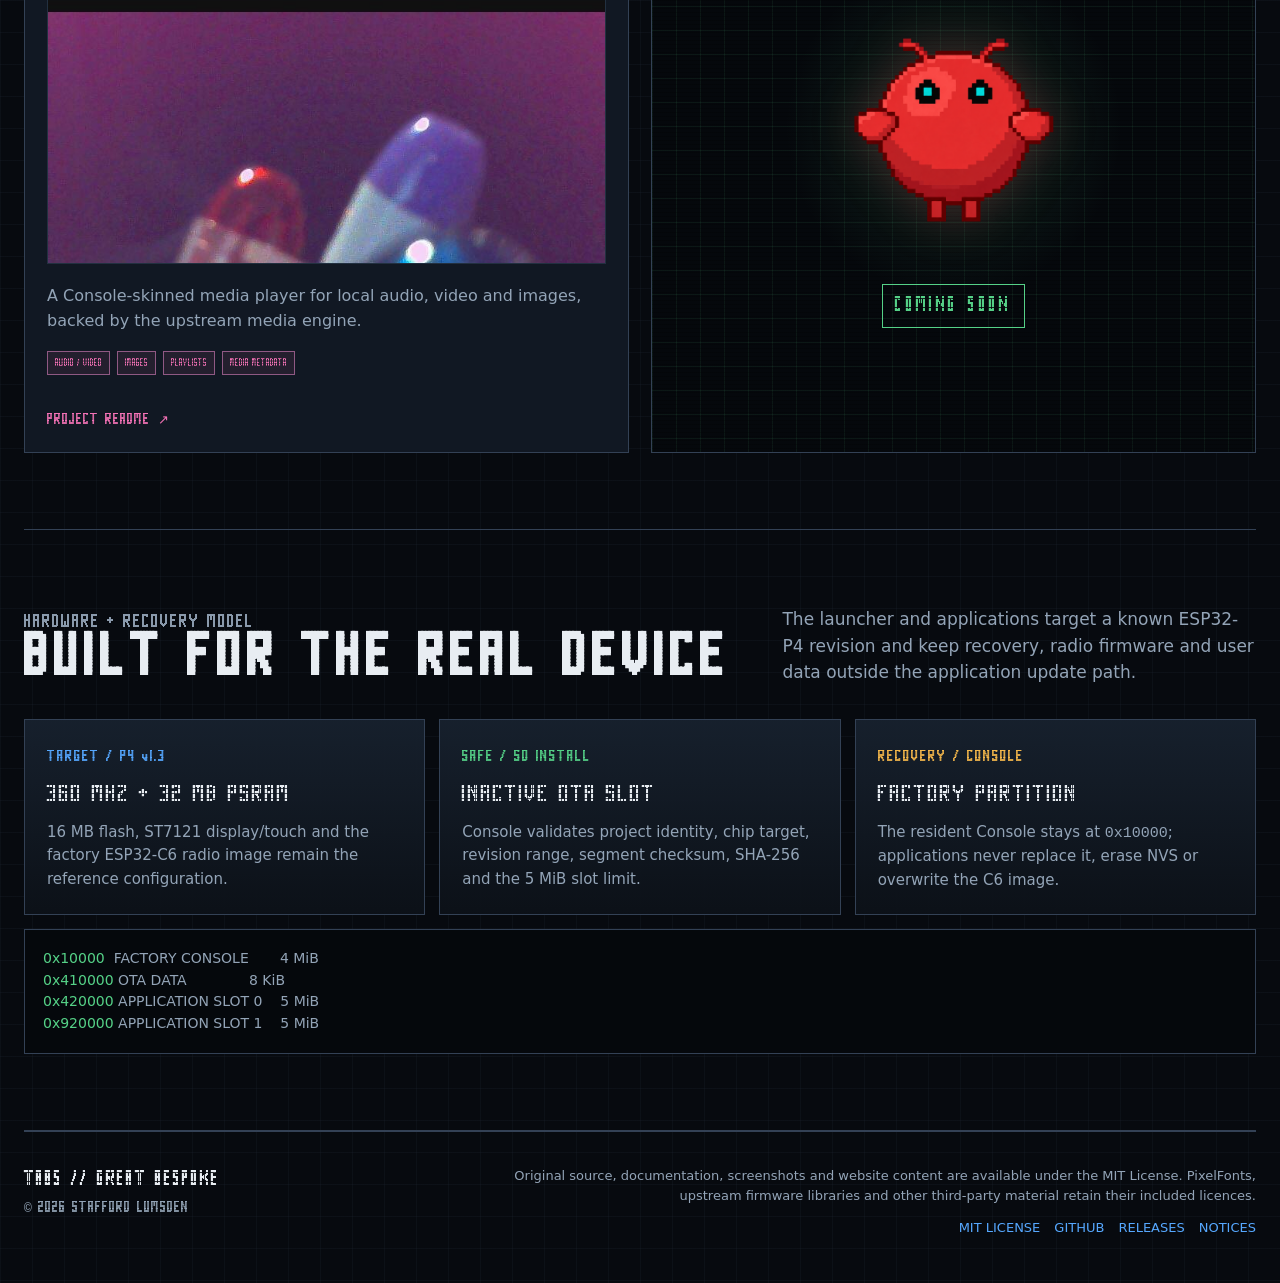
==== commit af5ce7fb: "Use supplied OpenClaw teaser icon" ====
--- a/docs/index.html
+++ b/docs/index.html
@@ -270,17 +270,7 @@
 
         <article class="app-card coming-soon" id="openclaw" style="--accent: var(--green)" aria-label="OpenClaw firmware coming soon">
           <div class="teaser-card">
-            <svg class="lobster-icon" viewBox="0 0 160 160" role="img" aria-label="OpenClaw lobster silhouette">
-              <g fill="currentColor">
-                <path d="M73 50 53 24 36 10l-4 7 17 14 17 23z"/>
-                <path d="M87 50 107 24l17-14 4 7-17 14-17 23z"/>
-                <path d="M8 30h24V18h24v12h10v26H56v10H28V56H14V44H8z"/>
-                <path d="M152 30h-24V18H104v12H94v26h10v10h28V56h14V44h6z"/>
-                <path d="M62 47h36v8h13v52H85v10H75v-10H49V55h13z"/>
-                <path d="M67 116h26v10H67zM61 126h38v10H61zM56 136h48v10H56zM71 146h18v8H71z"/>
-                <path d="M49 72h13v7H49zM98 72h13v7H98zM46 86h16v7H46zM98 86h16v7H98zM49 100h13v7H49zM98 100h13v7H98z"/>
-              </g>
-            </svg>
+            <img class="lobster-icon" src="images/openclaw-teaser.png" width="1254" height="1254" alt="">
             <span class="teaser-label">COMING SOON</span>
           </div>
         </article>
--- a/docs/site.css
+++ b/docs/site.css
@@ -573,10 +573,10 @@
 .lobster-icon {
   position: relative;
   z-index: 1;
-  width: min(210px, 62%);
+  display: block;
+  width: min(280px, 78%);
   height: auto;
-  color: var(--green);
-  filter: drop-shadow(0 0 24px rgba(85, 209, 135, 0.34));
+  filter: drop-shadow(0 0 24px rgba(255, 107, 107, 0.22));
 }
 
 .teaser-label {
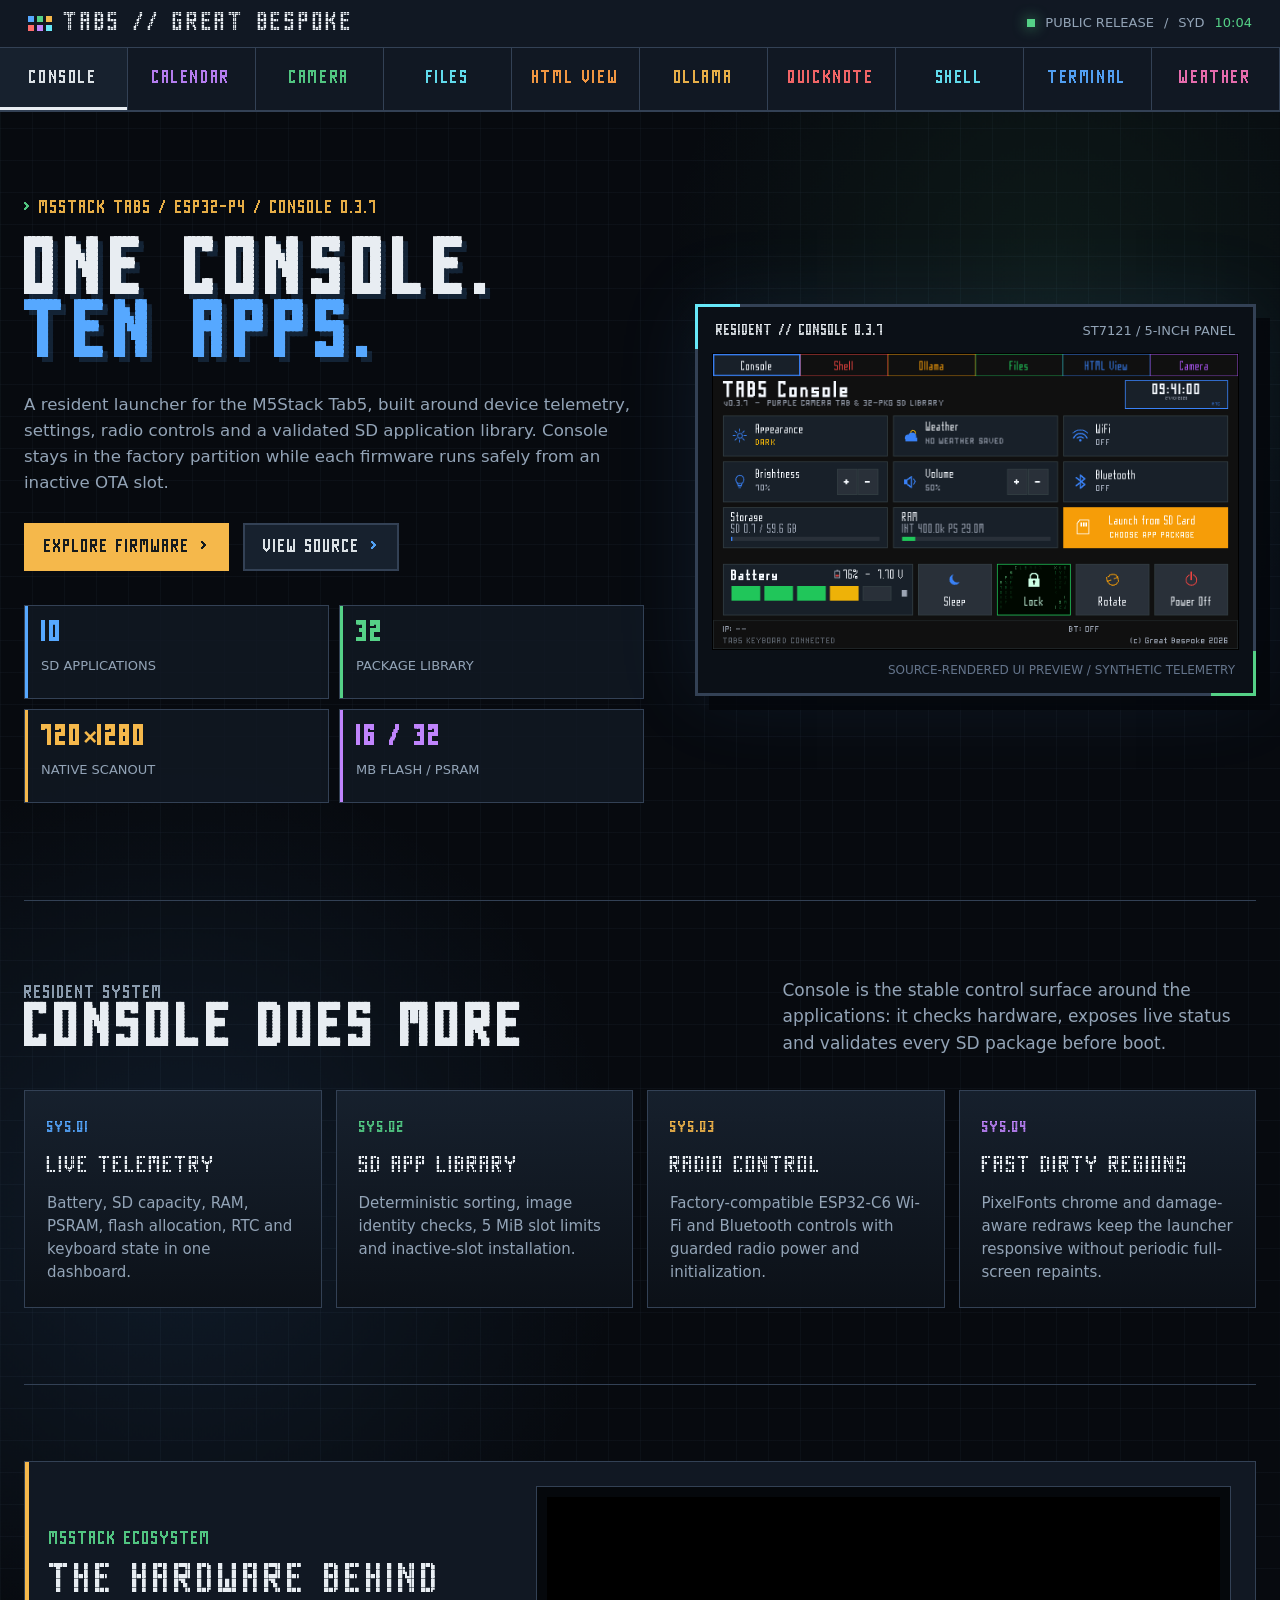
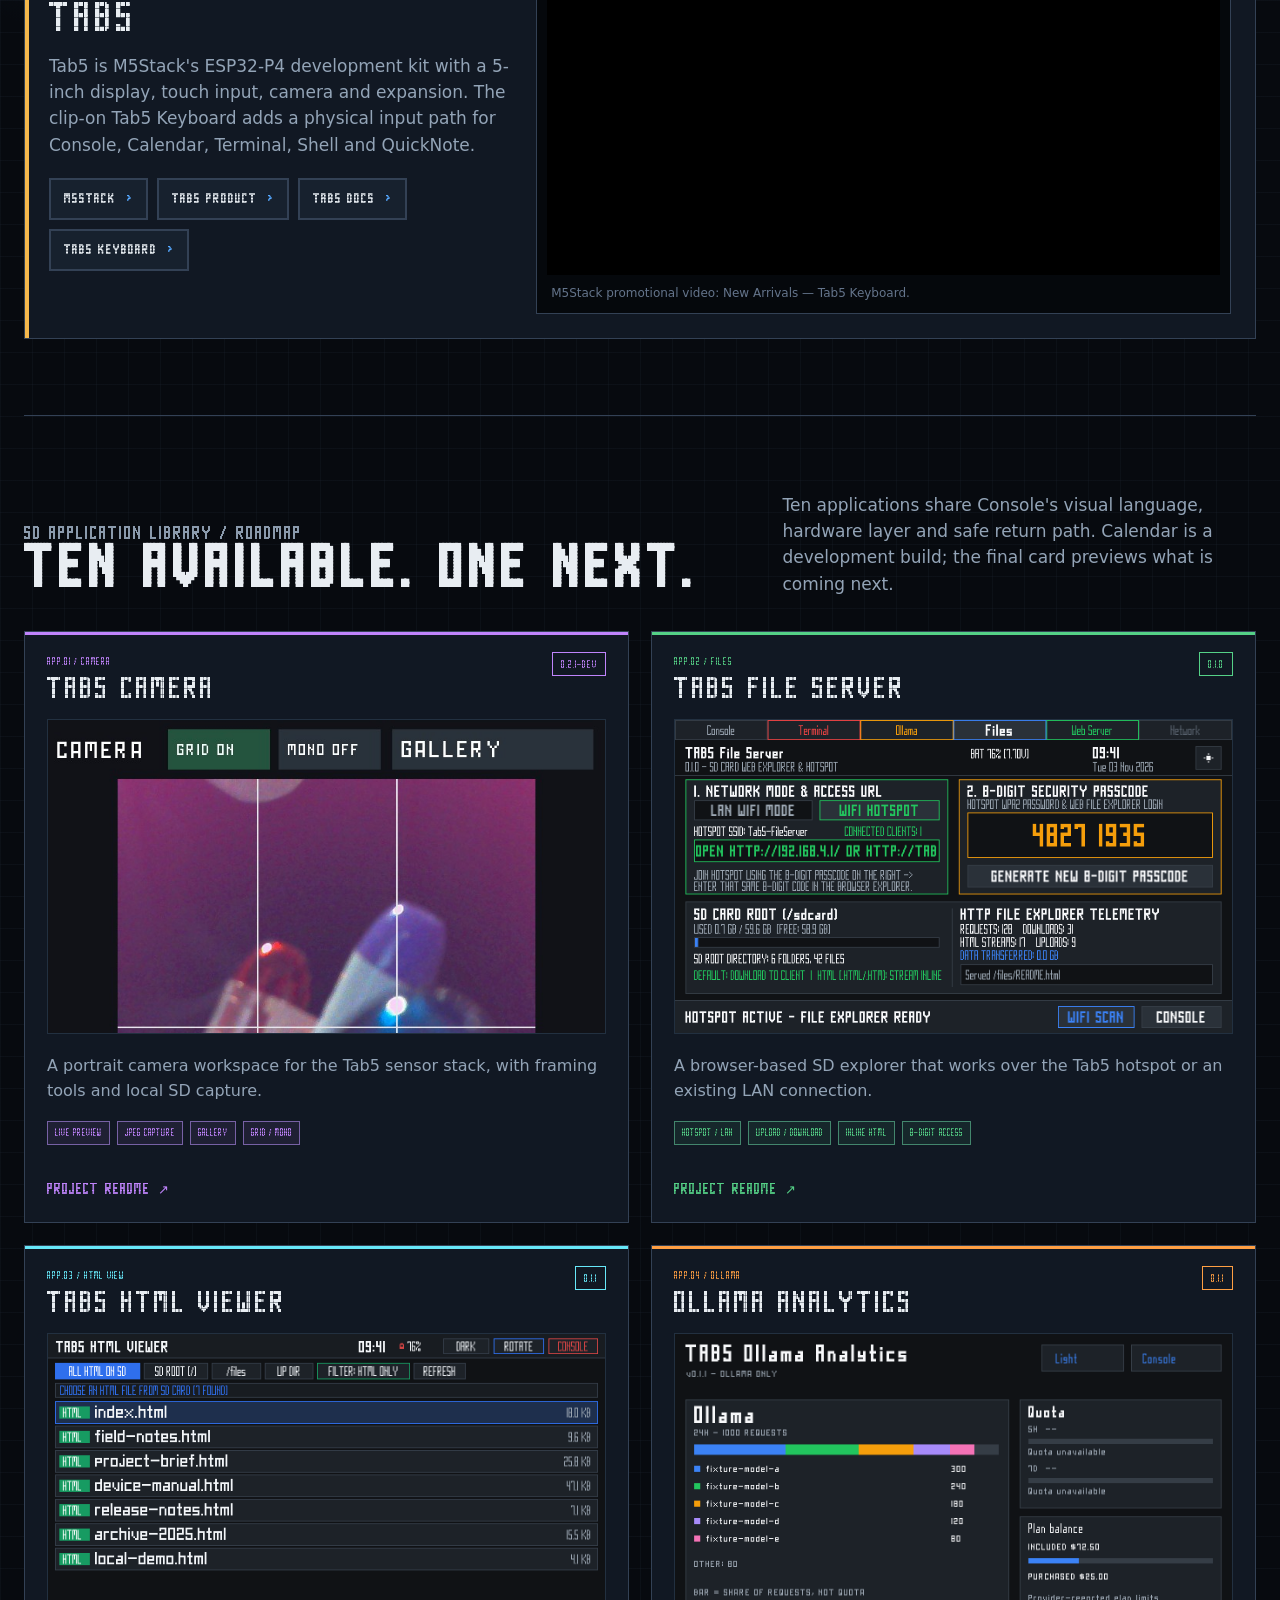
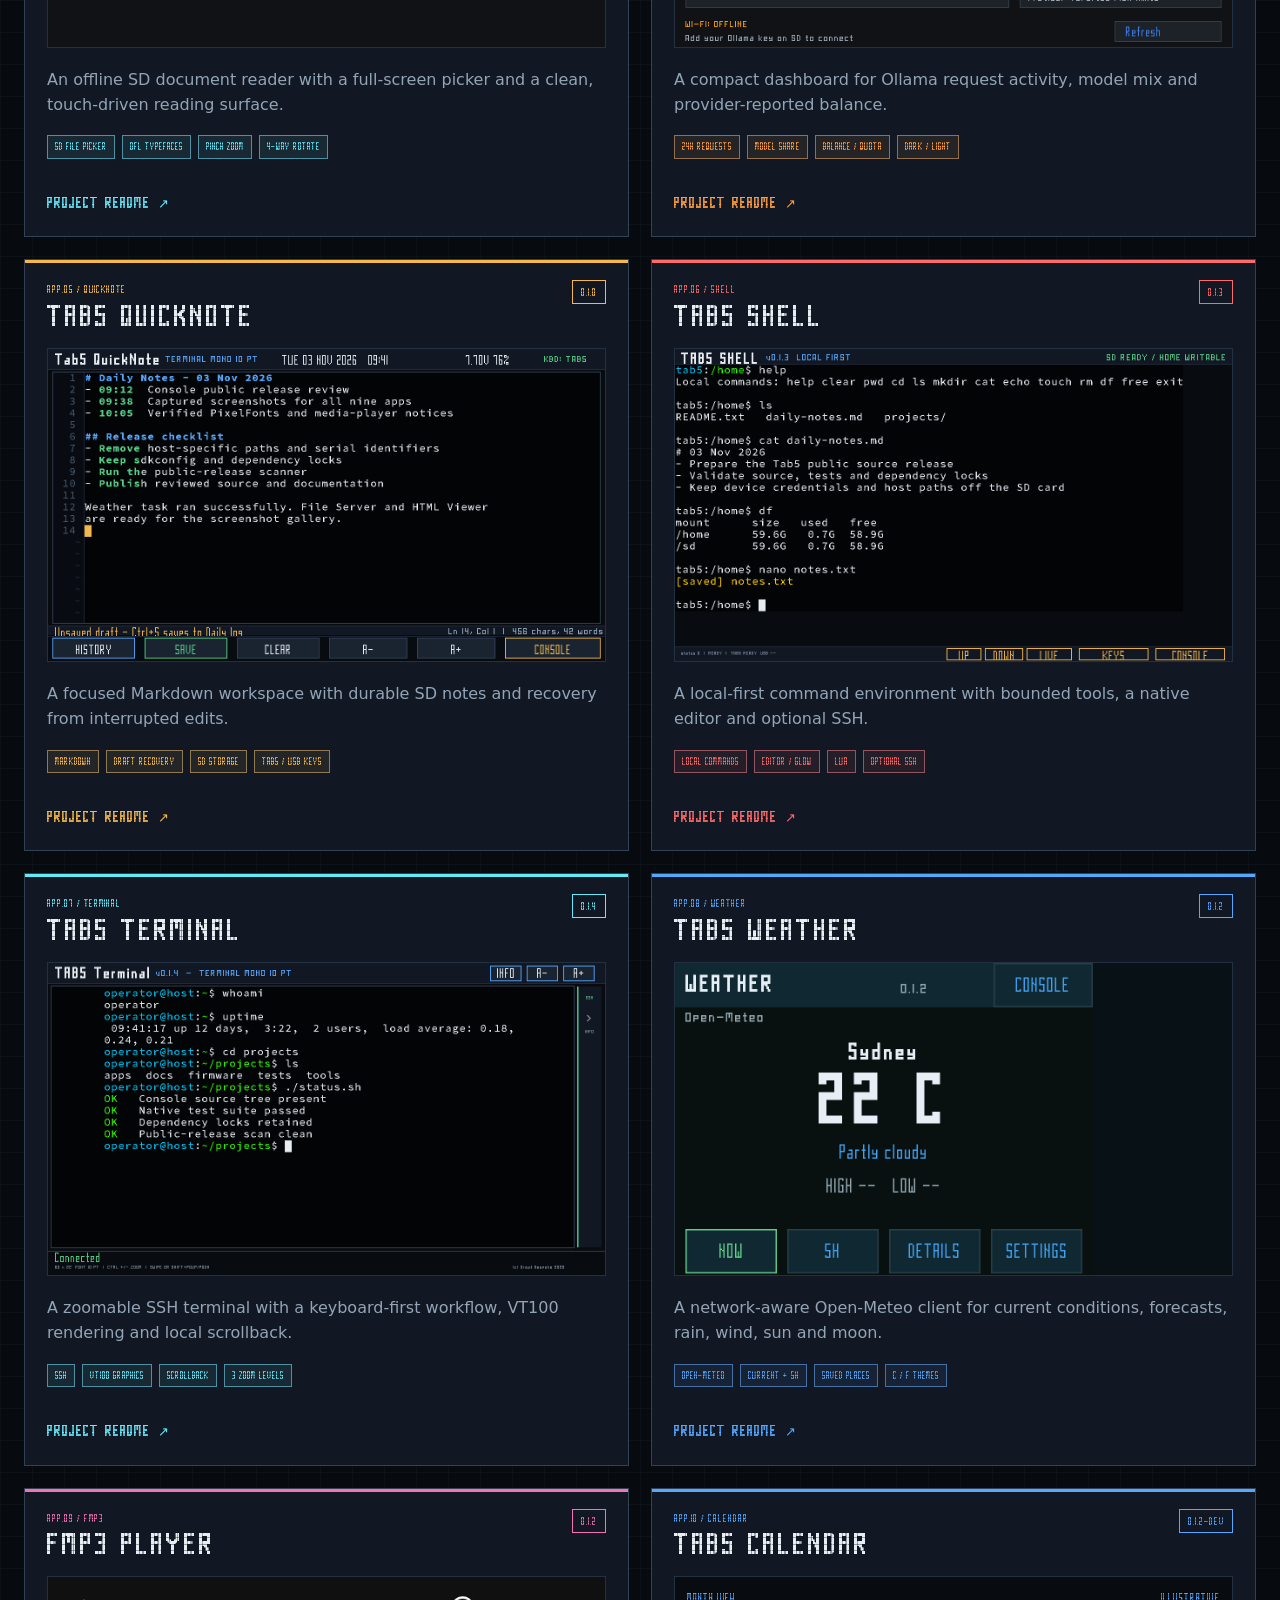
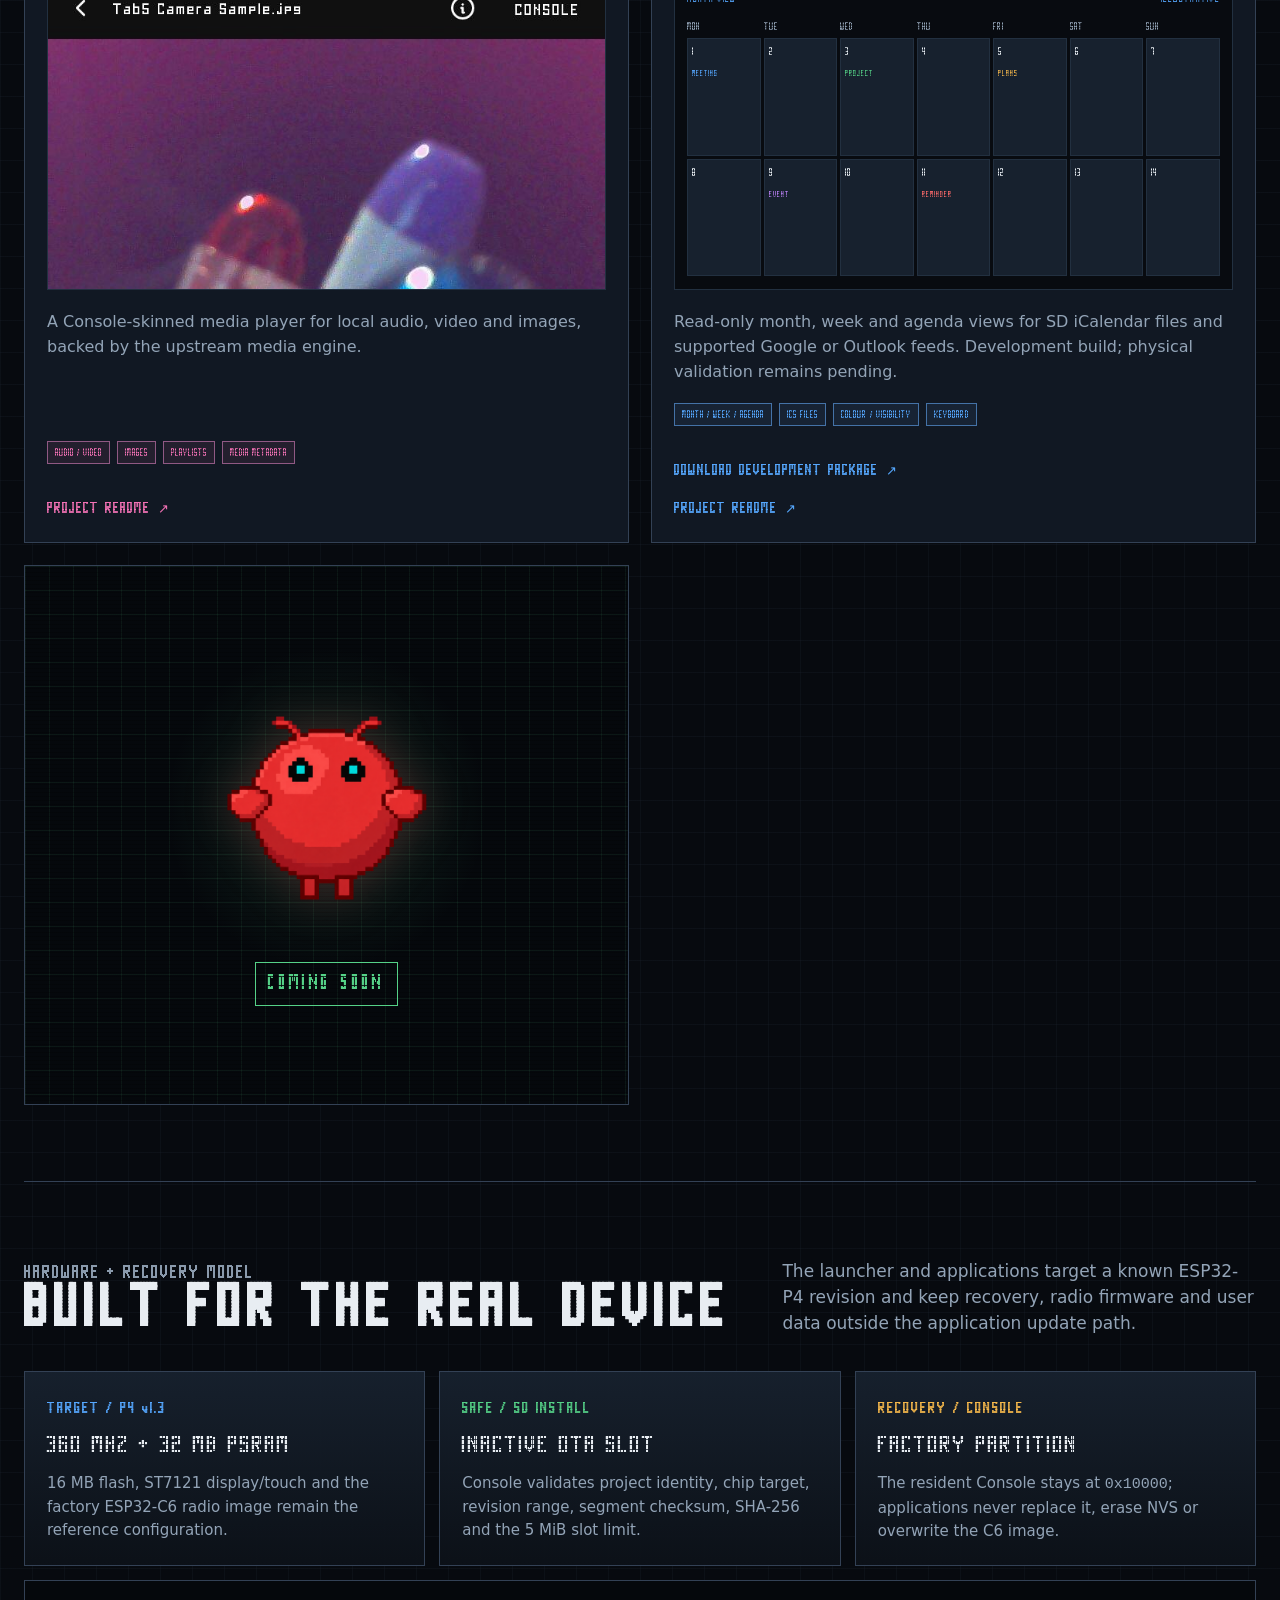
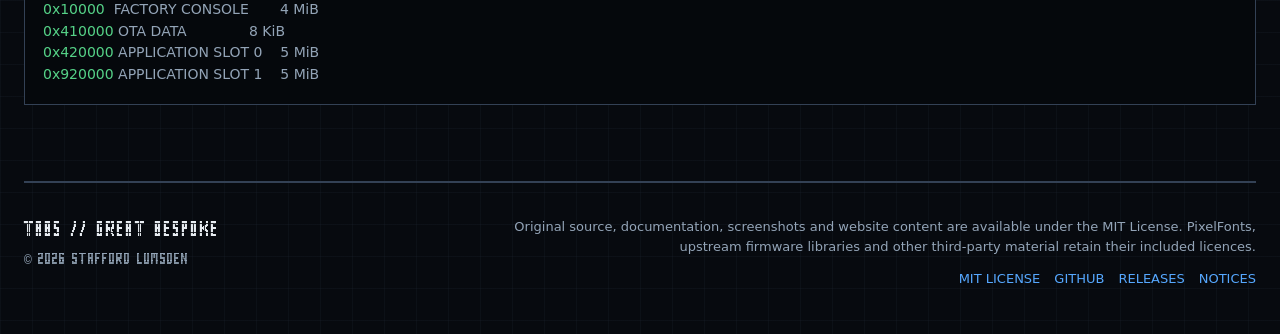
==== commit 9d47c4d4: "Add Tab5 Calendar development app" ====
--- a/docs/index.html
+++ b/docs/index.html
@@ -4,10 +4,10 @@
   <meta charset="utf-8">
   <meta name="viewport" content="width=device-width, initial-scale=1">
   <title>Great Bespoke Tab5 Console</title>
-  <meta name="description" content="A resident ESP32-P4 Console and nine SD-installable applications for the M5Stack Tab5.">
+  <meta name="description" content="A resident ESP32-P4 Console and ten SD-installable applications for the M5Stack Tab5.">
   <meta name="theme-color" content="#080b10">
   <meta property="og:title" content="Great Bespoke Tab5 Console">
-  <meta property="og:description" content="One resident Console. Nine purpose-built firmware applications for M5Stack Tab5.">
+  <meta property="og:description" content="One resident Console. Ten purpose-built firmware applications for M5Stack Tab5.">
   <meta property="og:type" content="website">
   <meta property="og:image" content="https://staffordlumsden.github.io/great-bespoke-tab5/images/screenshots/console.png">
   <link rel="icon" href="favicon.svg" type="image/svg+xml">
@@ -31,6 +31,7 @@
 
     <nav class="console-tabs" aria-label="Application sections">
       <a href="#console" aria-current="location">CONSOLE</a>
+      <a href="#calendar">CALENDAR</a>
       <a href="#camera">CAMERA</a>
       <a href="#file-server">FILES</a>
       <a href="#html-viewer">HTML VIEW</a>
@@ -47,7 +48,7 @@
     <section class="hero" id="console" aria-labelledby="console-title">
       <div class="hero-copy">
         <p class="eyebrow">M5STACK TAB5 / ESP32-P4 / CONSOLE 0.3.7</p>
-        <h1 id="console-title">ONE CONSOLE.<br><span>NINE APPS.</span></h1>
+        <h1 id="console-title">ONE CONSOLE.<br><span>TEN APPS.</span></h1>
         <p class="hero-lead">
           A resident launcher for the M5Stack Tab5, built around device telemetry,
           settings, radio controls and a validated SD application library. Console
@@ -59,7 +60,7 @@
           <a class="button" href="https://github.com/staffordlumsden/great-bespoke-tab5">VIEW SOURCE</a>
         </div>
         <div class="metrics" aria-label="Tab5 platform summary">
-          <div class="metric" style="--accent: var(--blue)"><strong>9</strong><span>SD APPLICATIONS</span></div>
+          <div class="metric" style="--accent: var(--blue)"><strong>10</strong><span>SD APPLICATIONS</span></div>
           <div class="metric" style="--accent: var(--green)"><strong>32</strong><span>PACKAGE LIBRARY</span></div>
           <div class="metric" style="--accent: var(--amber)"><strong>720&times;1280</strong><span>NATIVE SCANOUT</span></div>
           <div class="metric" style="--accent: var(--purple)"><strong>16 / 32</strong><span>MB FLASH / PSRAM</span></div>
@@ -119,7 +120,7 @@
           <p>
             Tab5 is M5Stack's ESP32-P4 development kit with a 5-inch display,
             touch input, camera and expansion. The clip-on Tab5 Keyboard adds a
-            physical input path for Console, Terminal, Shell and QuickNote.
+            physical input path for Console, Calendar, Terminal, Shell and QuickNote.
           </p>
           <div class="m5stack-links">
             <a class="button" href="https://m5stack.com/" target="_blank" rel="noopener">M5STACK</a>
@@ -141,12 +142,12 @@
       <div class="section-head">
         <div>
           <p class="section-kicker">SD APPLICATION LIBRARY / ROADMAP</p>
-          <h2 id="library-title">NINE AVAILABLE. ONE NEXT.</h2>
+          <h2 id="library-title">TEN AVAILABLE. ONE NEXT.</h2>
         </div>
         <p>
-          Nine purpose-built applications share Console's visual language,
-          hardware layer and safe return path. A tenth card previews what is
-          coming next.
+          Ten applications share Console's visual language, hardware layer and
+          safe return path. Calendar is a development build; the final card
+          previews what is coming next.
         </p>
       </div>
 
@@ -265,6 +266,27 @@
             <p>A Console-skinned media player for local audio, video and images, backed by the upstream media engine.</p>
             <ul class="chips"><li>AUDIO / VIDEO</li><li>IMAGES</li><li>PLAYLISTS</li><li>MEDIA METADATA</li></ul>
             <a class="project-link" href="https://github.com/staffordlumsden/Tab5-Media-Player">PROJECT README</a>
+          </div>
+        </article>
+
+        <article class="app-card" id="calendar" style="--accent: var(--blue)">
+          <div class="app-card-head">
+            <div><p class="app-index">APP.10 / CALENDAR</p><h3>TAB5 CALENDAR</h3></div>
+            <span class="version">0.1.2-DEV</span>
+          </div>
+          <div class="calendar-preview" role="img" aria-label="Illustrative calendar preview, not a device capture">
+            <div class="calendar-preview-head"><span>MONTH VIEW</span><span>ILLUSTRATIVE</span></div>
+            <div class="calendar-preview-grid" aria-hidden="true">
+              <span>MON</span><span>TUE</span><span>WED</span><span>THU</span><span>FRI</span><span>SAT</span><span>SUN</span>
+              <div>1<i class="event-blue">MEETING</i></div><div>2</div><div>3<i class="event-green">PROJECT</i></div><div>4</div><div>5<i class="event-amber">PLANS</i></div><div>6</div><div>7</div>
+              <div>8</div><div>9<i class="event-purple">EVENT</i></div><div>10</div><div>11<i class="event-red">REMINDER</i></div><div>12</div><div>13</div><div>14</div>
+            </div>
+          </div>
+          <div class="app-body">
+            <p>Read-only month, week and agenda views for SD iCalendar files and supported Google or Outlook feeds. Development build; physical validation remains pending.</p>
+            <ul class="chips"><li>MONTH / WEEK / AGENDA</li><li>ICS FILES</li><li>COLOUR / VISIBILITY</li><li>KEYBOARD</li></ul>
+            <a class="project-link" href="https://github.com/staffordlumsden/great-bespoke-tab5/releases/tag/tab5-calendar-0.1.2-dev">DOWNLOAD DEVELOPMENT PACKAGE</a>
+            <a class="project-link" href="https://github.com/staffordlumsden/great-bespoke-tab5/tree/main/projects/tab5-calendar">PROJECT README</a>
           </div>
         </article>
 
--- a/docs/site.css
+++ b/docs/site.css
@@ -541,6 +541,58 @@
   object-fit: contain;
 }
 
+.calendar-preview {
+  aspect-ratio: 16 / 9;
+  margin: 0 22px;
+  padding: 12px;
+  overflow: hidden;
+  color: var(--text);
+  background: #080b10;
+  border: 1px solid var(--line-soft);
+  font-family: "Pixel", monospace;
+}
+
+.calendar-preview-head {
+  display: flex;
+  justify-content: space-between;
+  gap: 8px;
+  padding-bottom: 9px;
+  color: var(--blue);
+  font-size: clamp(9px, 1vw, 13px);
+}
+
+.calendar-preview-grid {
+  display: grid;
+  grid-template-columns: repeat(7, minmax(0, 1fr));
+  grid-template-rows: auto repeat(2, minmax(0, 1fr));
+  gap: 3px;
+  height: calc(100% - 30px);
+  font-size: clamp(8px, 0.9vw, 12px);
+}
+
+.calendar-preview-grid > span { color: var(--muted); }
+.calendar-preview-grid > div {
+  min-width: 0;
+  padding: 4px;
+  overflow: hidden;
+  background: var(--panel-raised);
+  border: 1px solid var(--line-soft);
+}
+.calendar-preview-grid i {
+  display: block;
+  margin-top: 5px;
+  overflow: hidden;
+  font-size: clamp(7px, 0.75vw, 10px);
+  font-style: normal;
+  text-overflow: ellipsis;
+  white-space: nowrap;
+}
+.event-blue { color: var(--blue); }
+.event-green { color: var(--green); }
+.event-amber { color: var(--amber); }
+.event-purple { color: var(--purple); }
+.event-red { color: var(--red); }
+
 .coming-soon {
   min-height: 540px;
 }
@@ -881,7 +933,8 @@
     padding-right: 16px;
   }
 
-  .app-shot {
+  .app-shot,
+  .calendar-preview {
     margin-left: 16px;
     margin-right: 16px;
   }
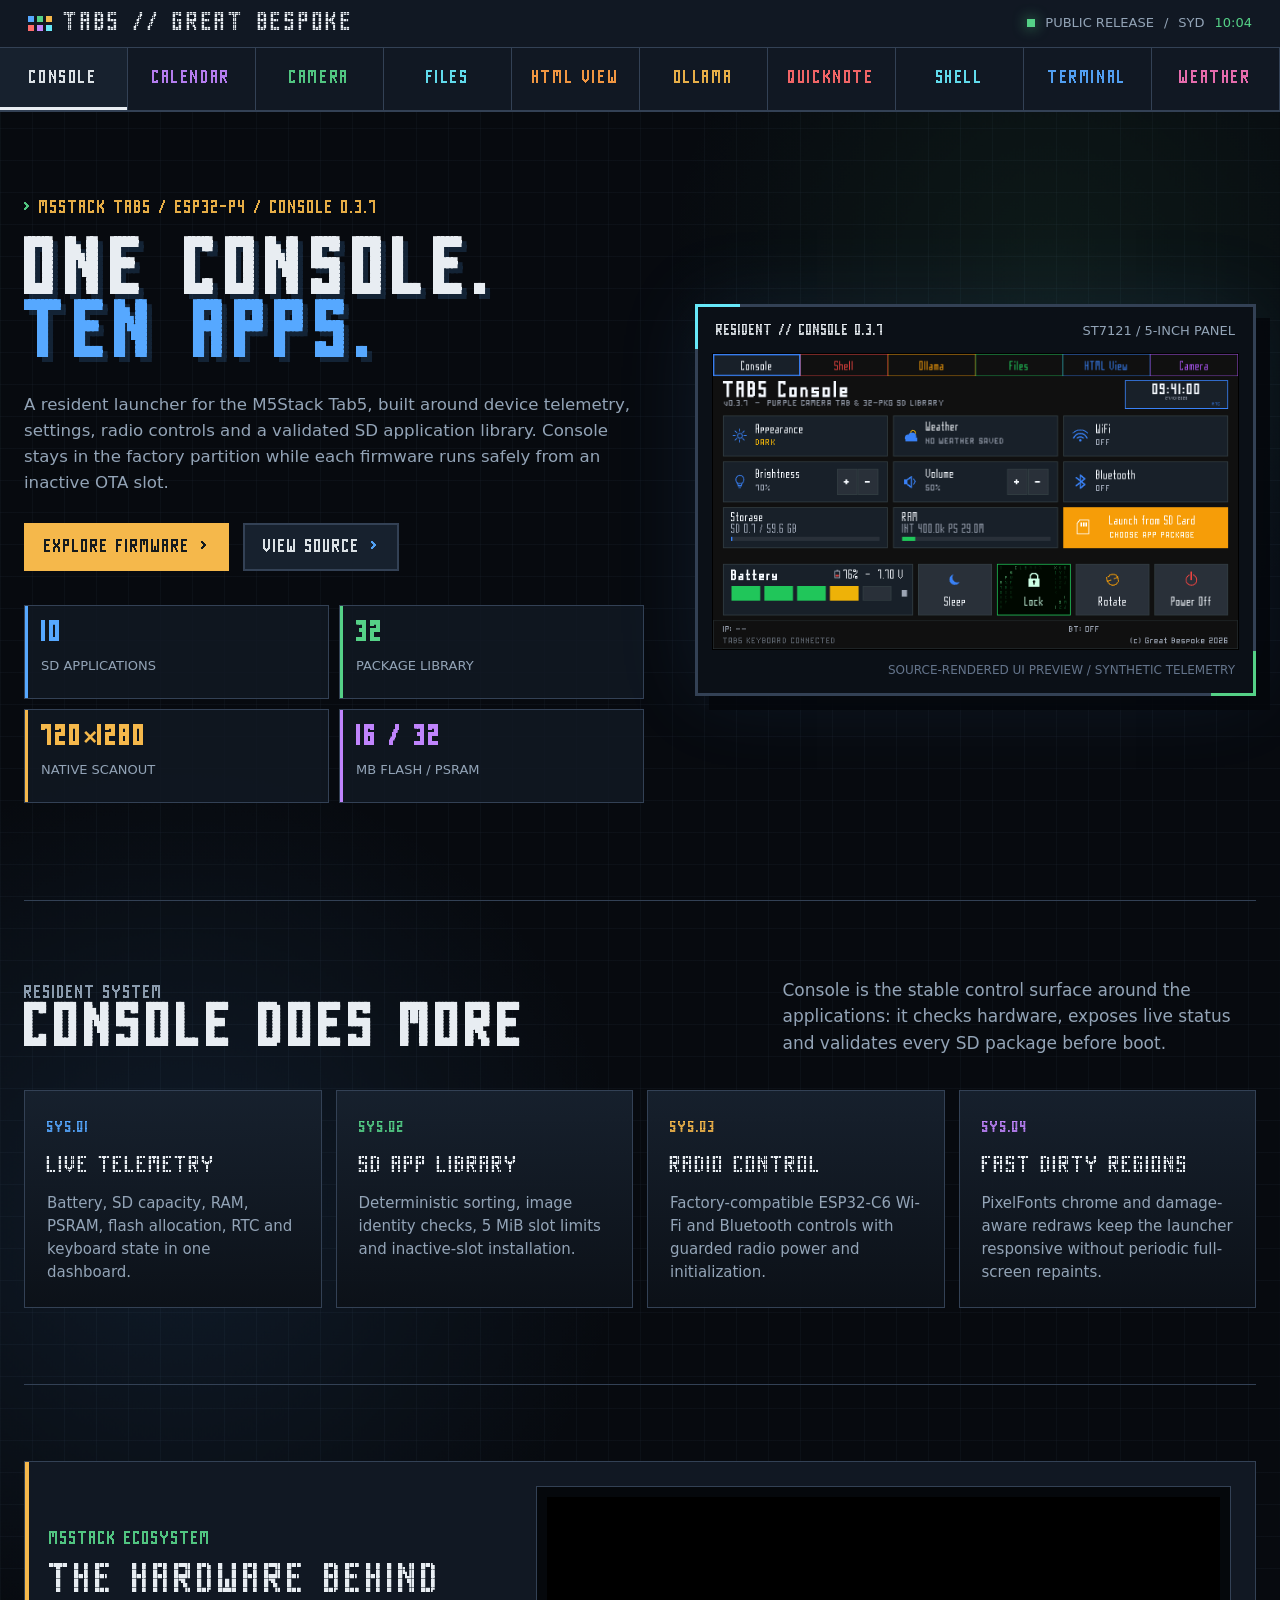
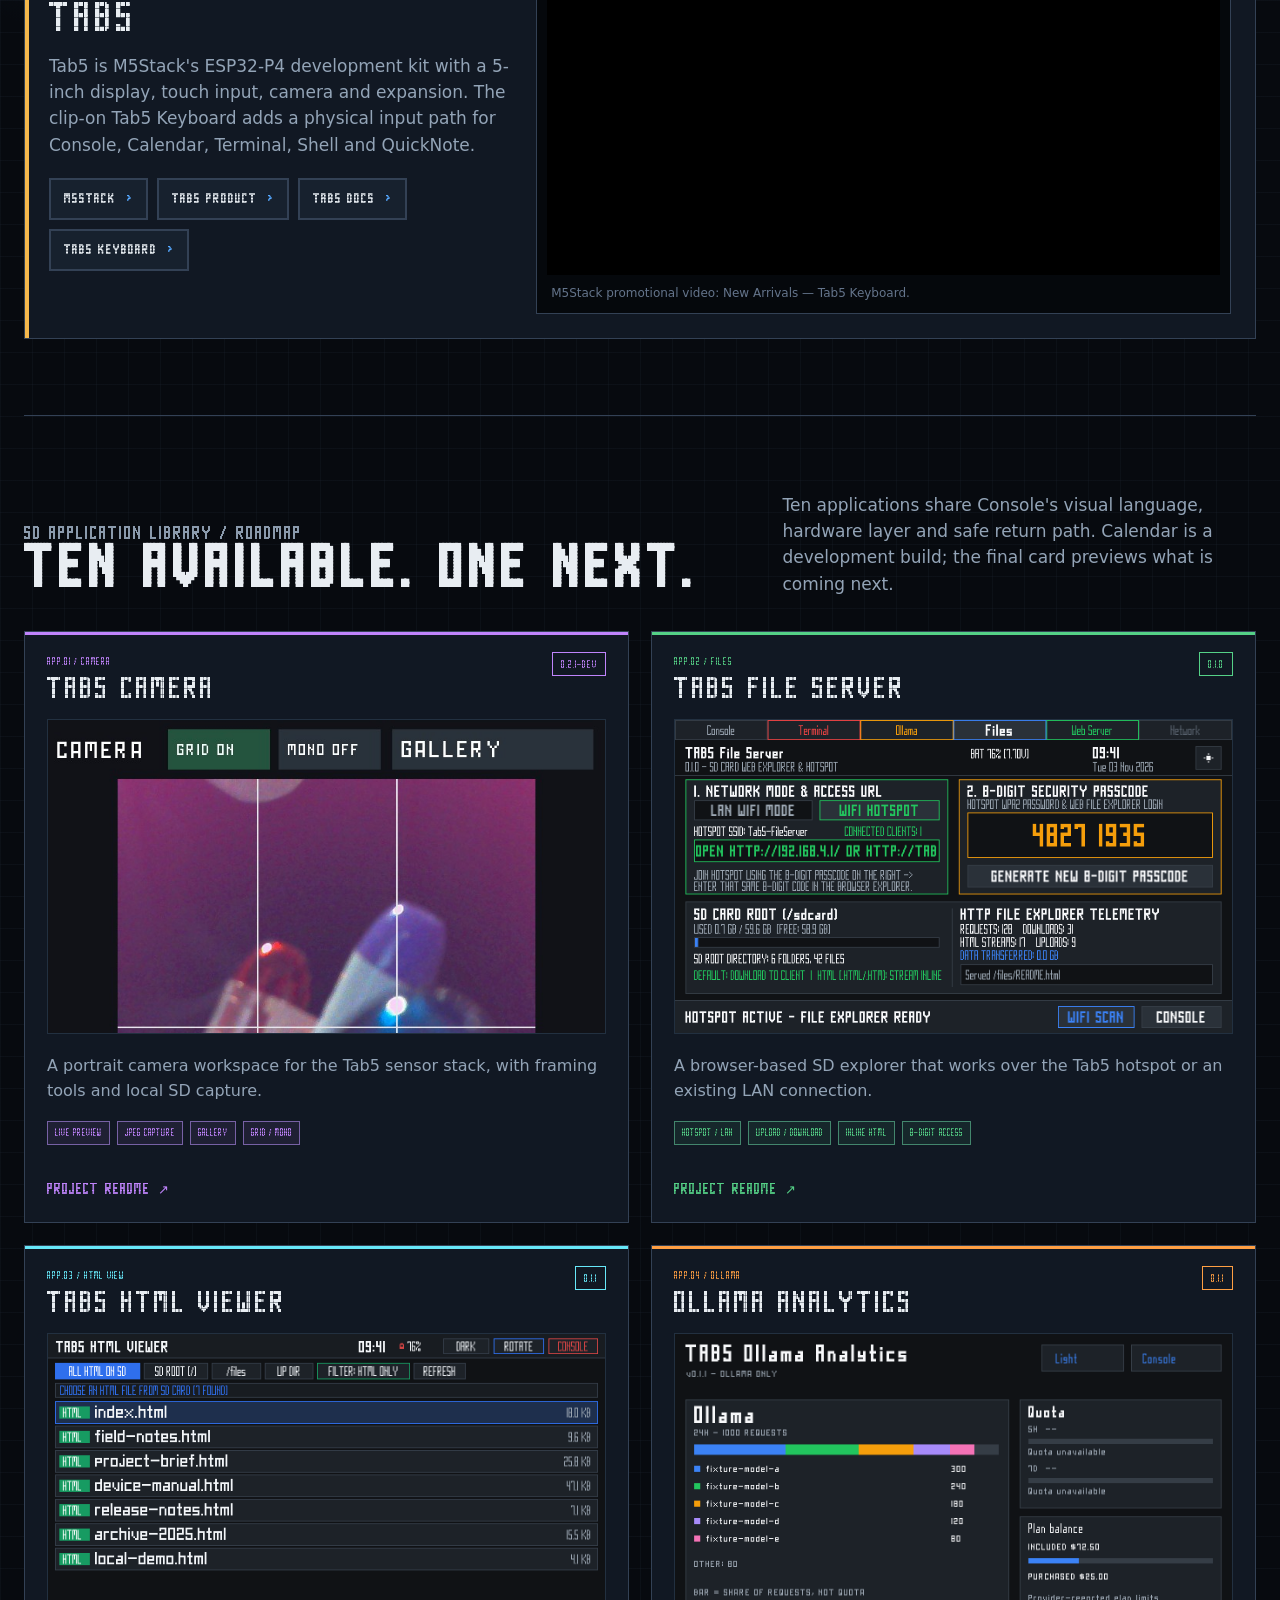
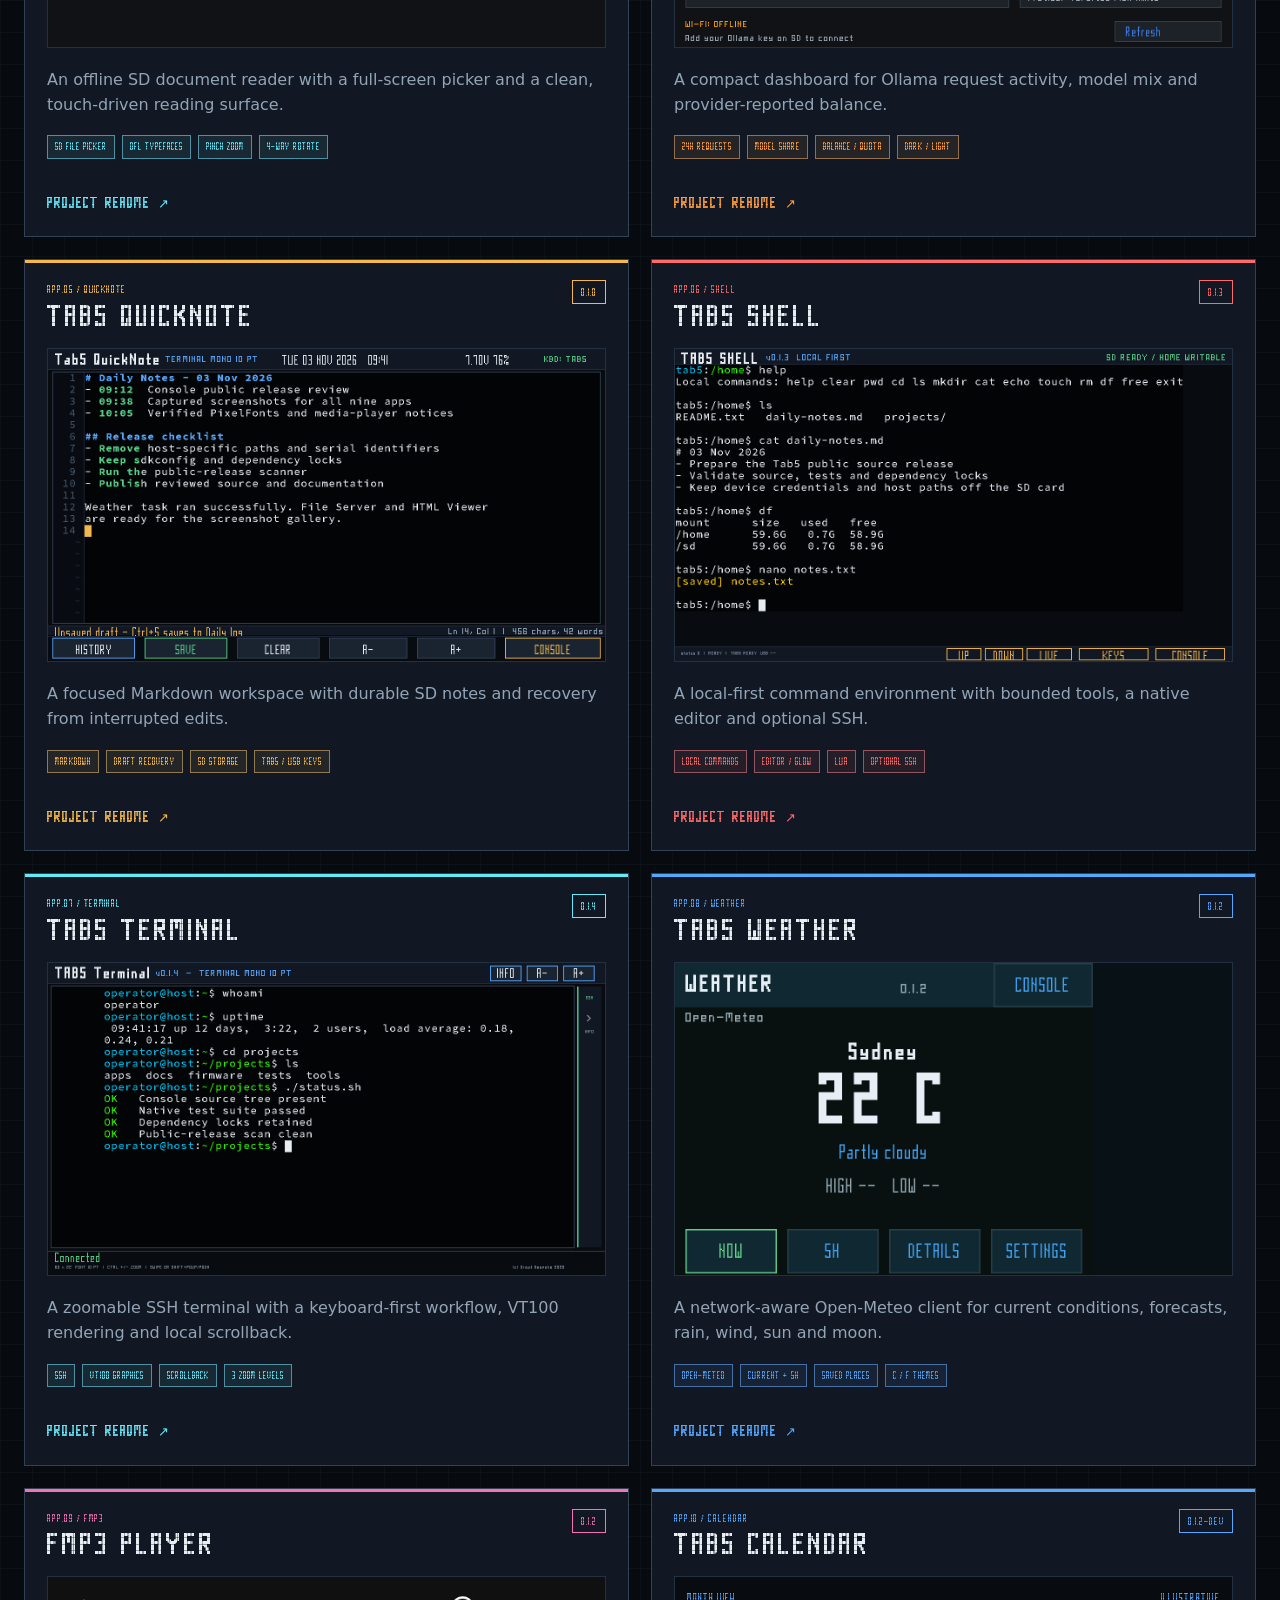
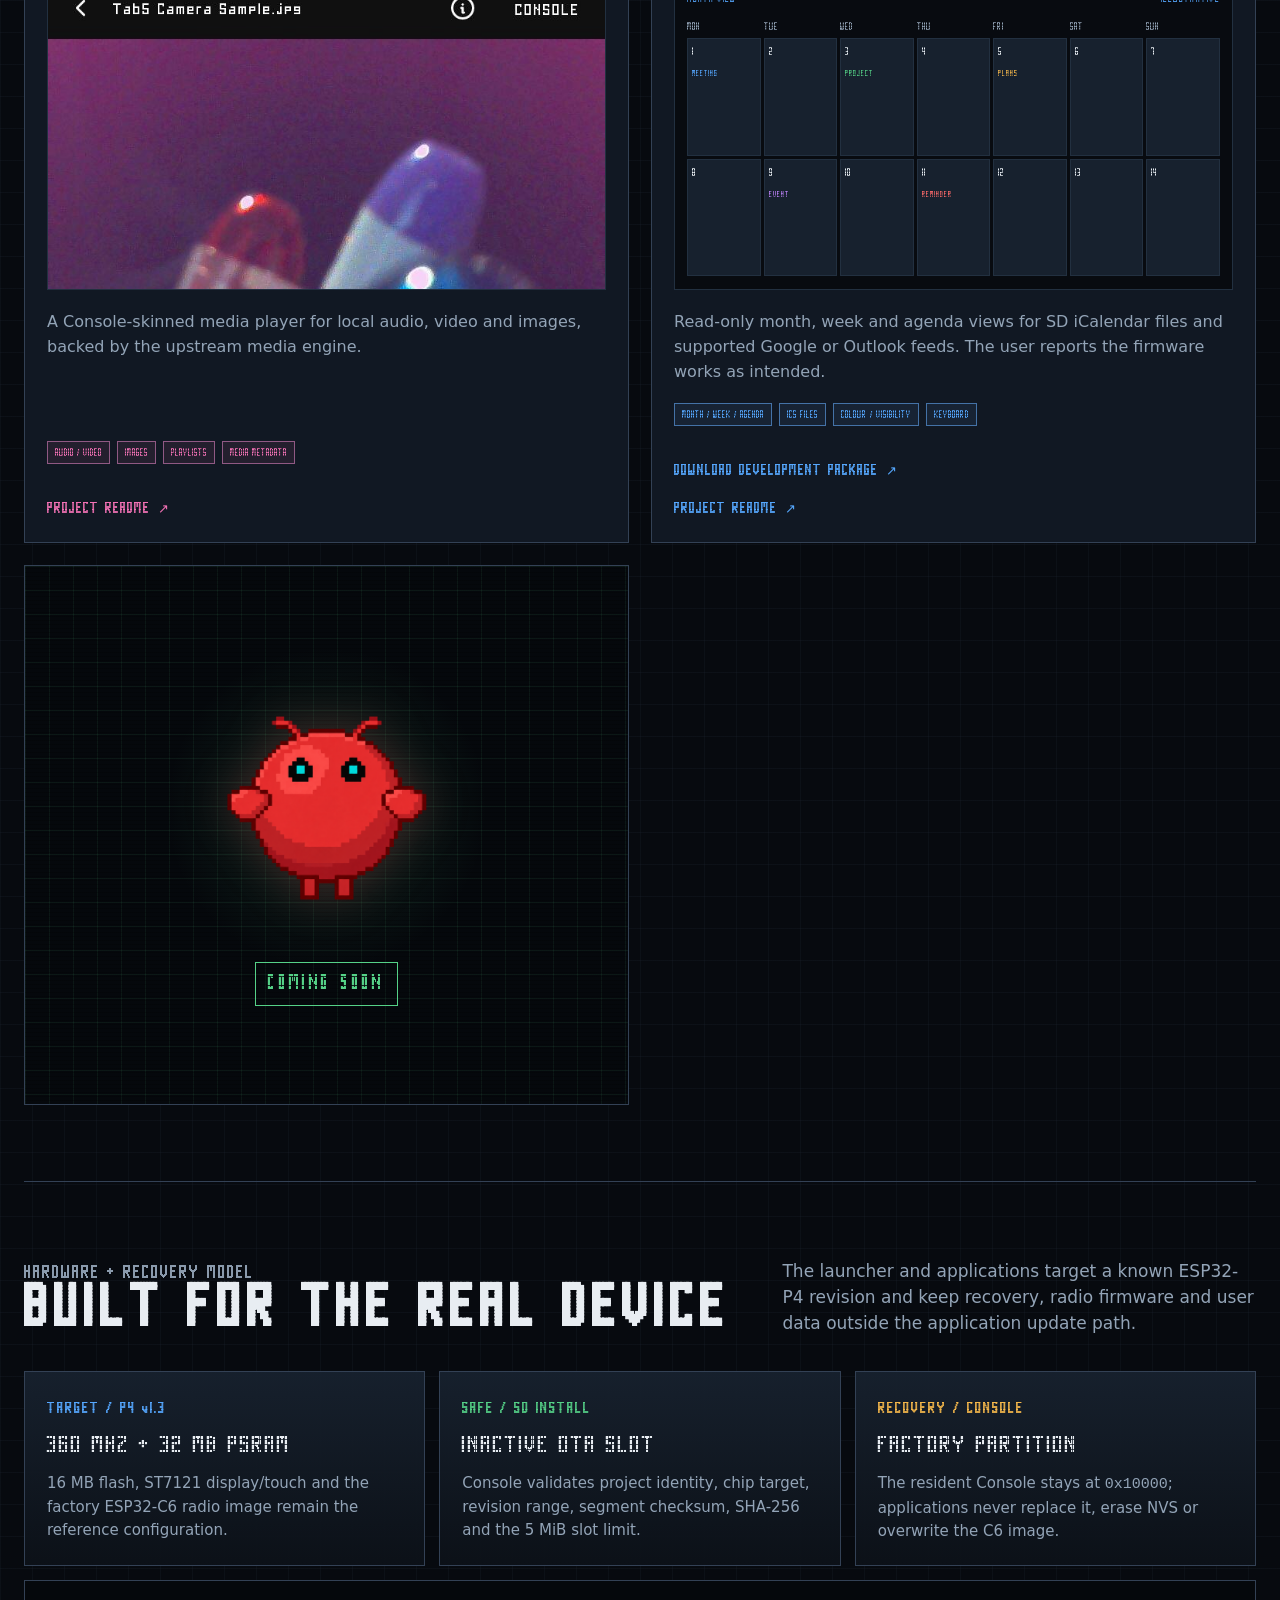
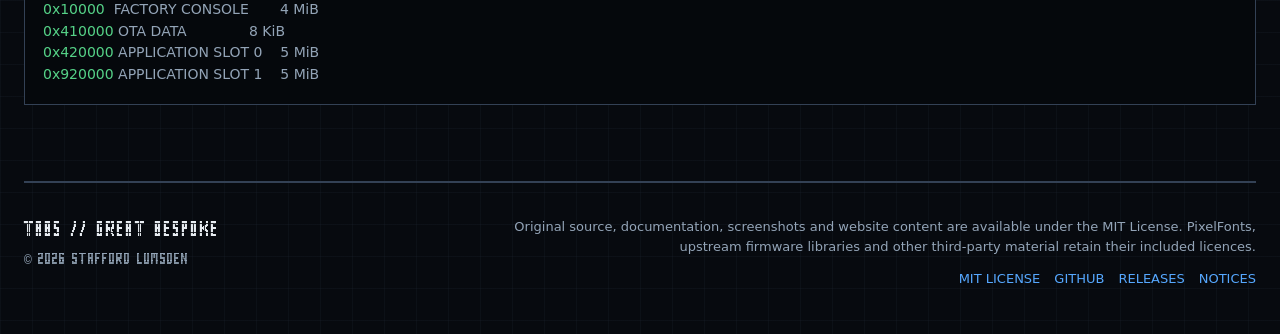
==== commit f38b591b: "Record user acceptance of Tab5 firmware" ====
--- a/docs/index.html
+++ b/docs/index.html
@@ -283,7 +283,7 @@
             </div>
           </div>
           <div class="app-body">
-            <p>Read-only month, week and agenda views for SD iCalendar files and supported Google or Outlook feeds. Development build; physical validation remains pending.</p>
+            <p>Read-only month, week and agenda views for SD iCalendar files and supported Google or Outlook feeds. The user reports the firmware works as intended.</p>
             <ul class="chips"><li>MONTH / WEEK / AGENDA</li><li>ICS FILES</li><li>COLOUR / VISIBILITY</li><li>KEYBOARD</li></ul>
             <a class="project-link" href="https://github.com/staffordlumsden/great-bespoke-tab5/releases/tag/tab5-calendar-0.1.2-dev">DOWNLOAD DEVELOPMENT PACKAGE</a>
             <a class="project-link" href="https://github.com/staffordlumsden/great-bespoke-tab5/tree/main/projects/tab5-calendar">PROJECT README</a>
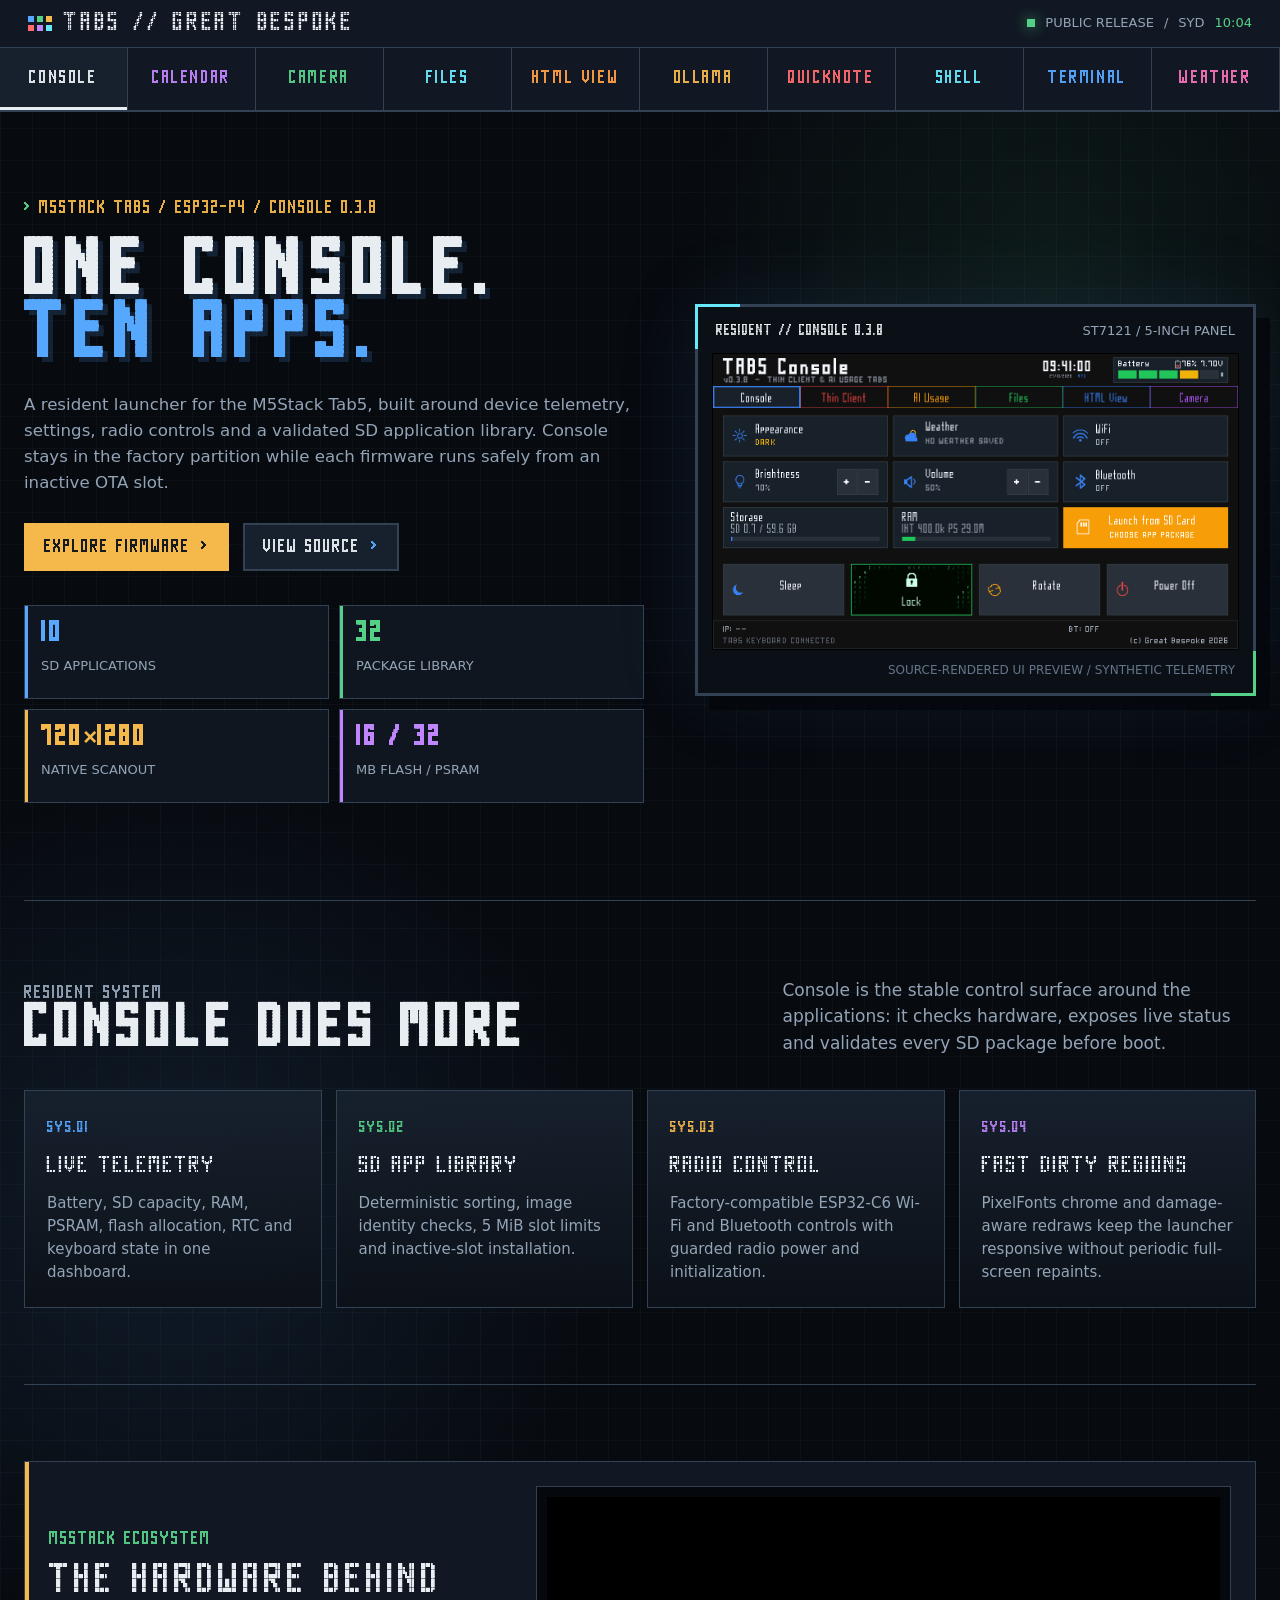
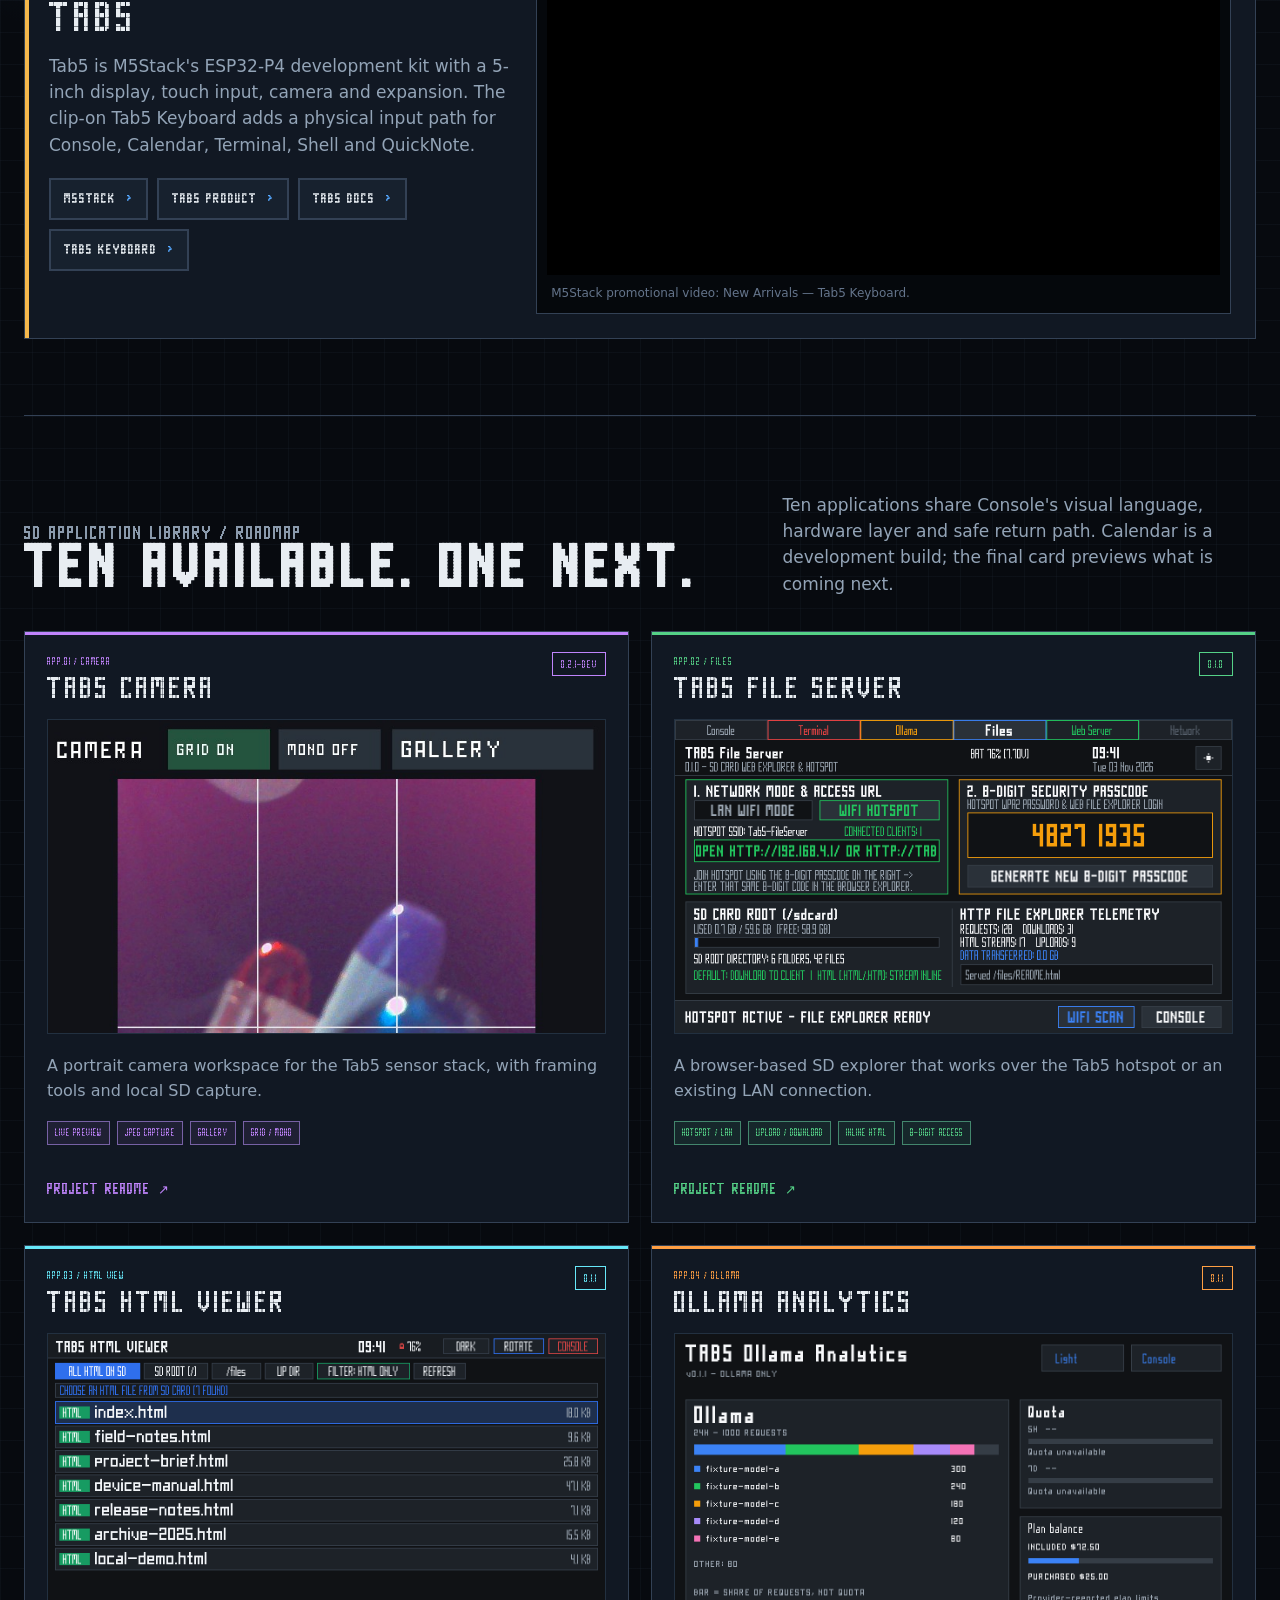
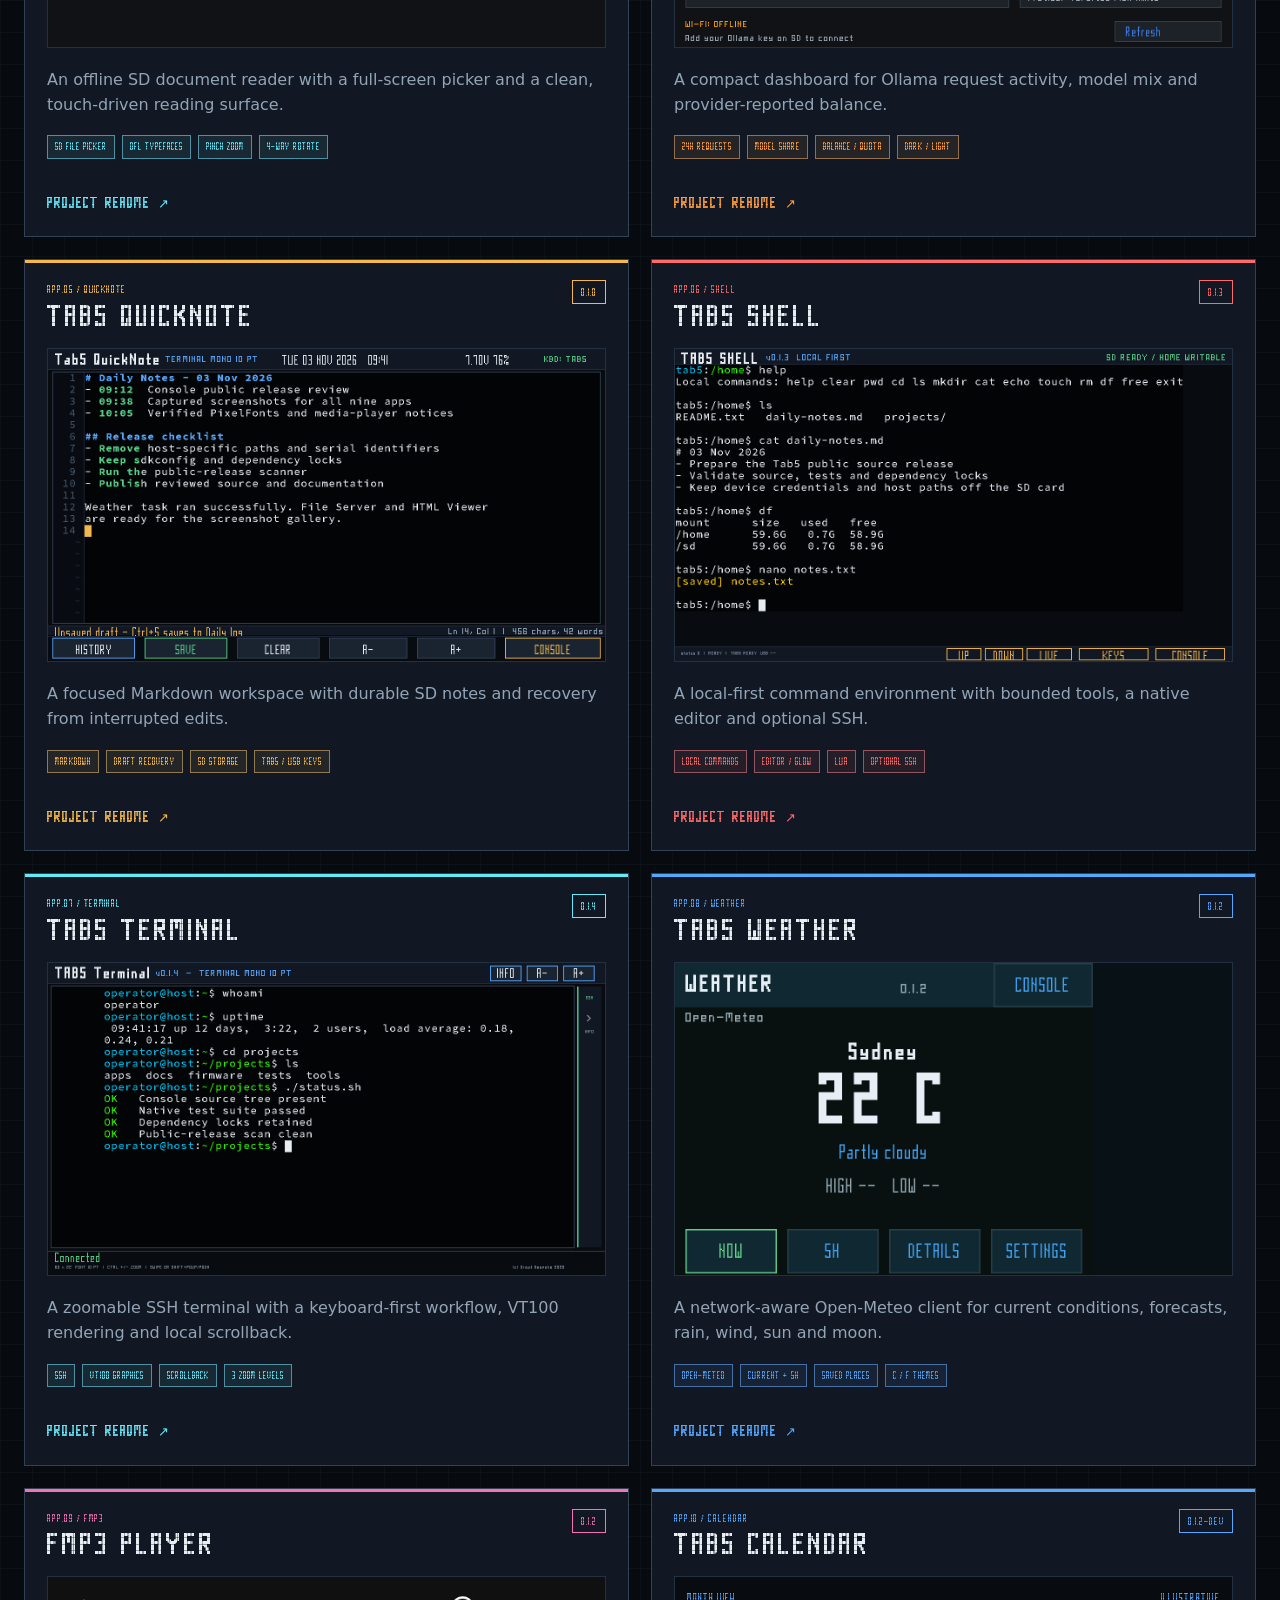
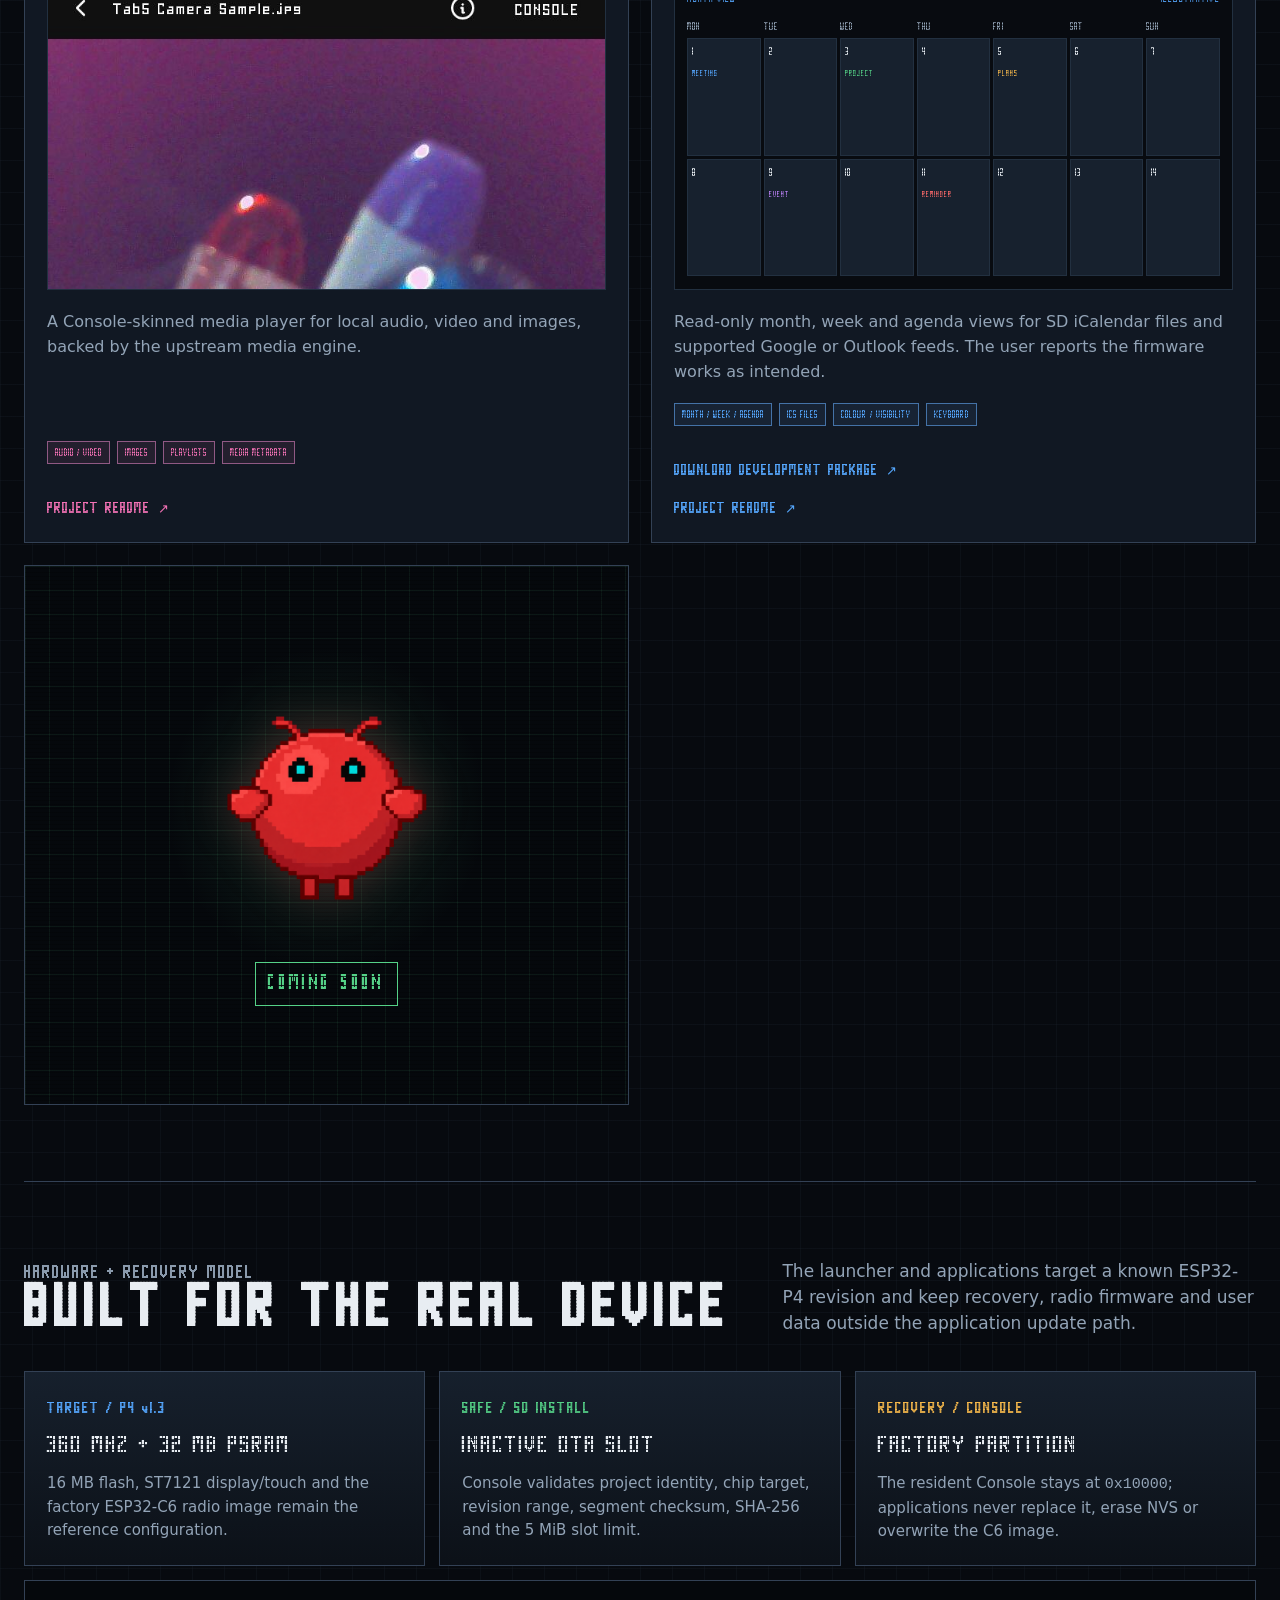
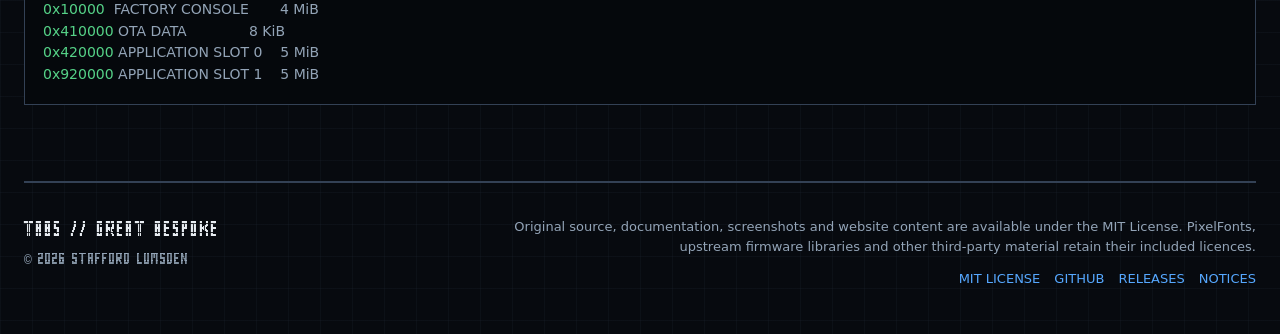
==== commit 0ad65dc2: "Update TAB5 Console to 0.3.8 and refresh GitHub Pages preview" ====
--- a/docs/index.html
+++ b/docs/index.html
@@ -47,7 +47,7 @@
   <main id="main">
     <section class="hero" id="console" aria-labelledby="console-title">
       <div class="hero-copy">
-        <p class="eyebrow">M5STACK TAB5 / ESP32-P4 / CONSOLE 0.3.7</p>
+        <p class="eyebrow">M5STACK TAB5 / ESP32-P4 / CONSOLE 0.3.8</p>
         <h1 id="console-title">ONE CONSOLE.<br><span>TEN APPS.</span></h1>
         <p class="hero-lead">
           A resident launcher for the M5Stack Tab5, built around device telemetry,
@@ -69,10 +69,10 @@
 
       <div class="console-device">
         <div class="device-bar">
-          <strong>RESIDENT // CONSOLE 0.3.7</strong>
+          <strong>RESIDENT // CONSOLE 0.3.8</strong>
           <span>ST7121 / 5-INCH PANEL</span>
         </div>
-        <img src="images/screenshots/console.png" width="1280" height="720" alt="TAB5 Console dashboard showing storage, memory, battery, radio status and application shortcuts">
+        <img src="images/screenshots/console.png" width="1280" height="720" alt="TAB5 Console 0.3.8 dashboard with header clock and compact battery tile, Thin Client and AI Usage tabs below the header, controls, storage, memory and power bar">
         <p class="capture-note">SOURCE-RENDERED UI PREVIEW / SYNTHETIC TELEMETRY</p>
       </div>
     </section>
